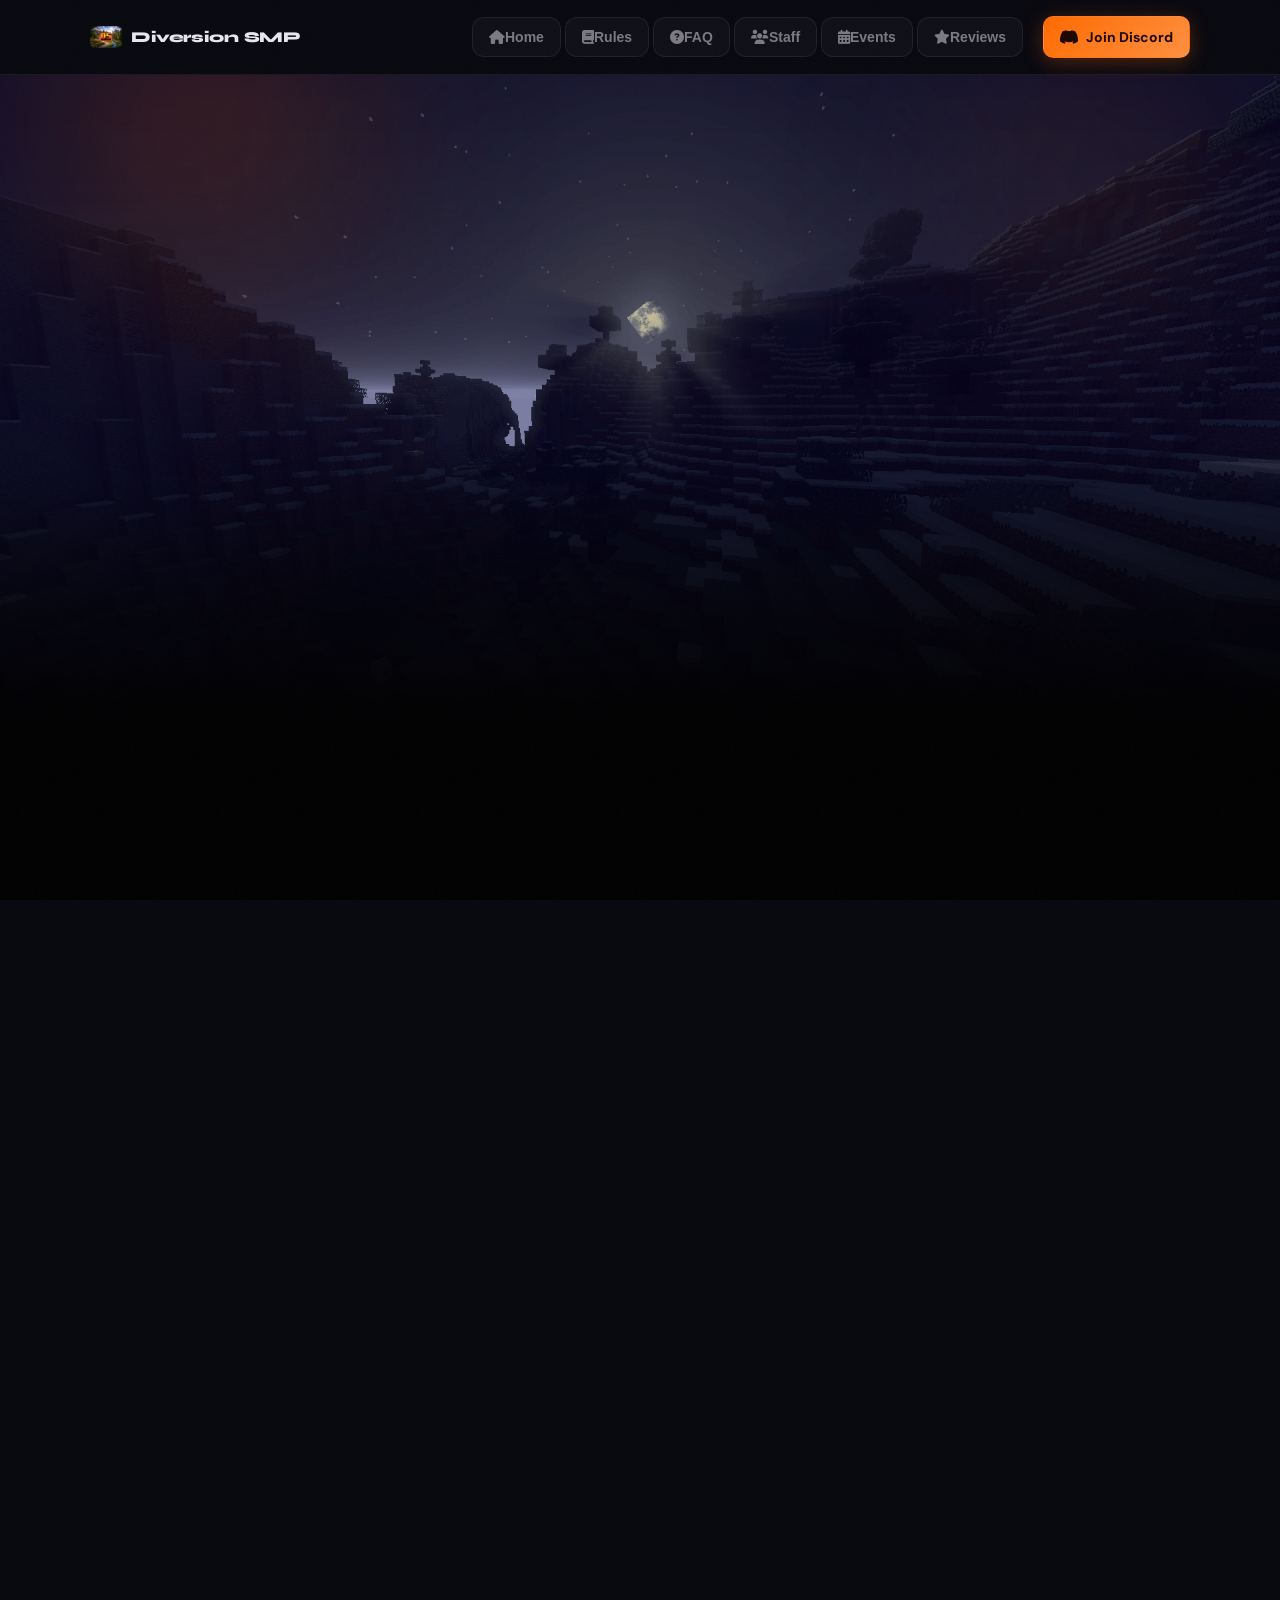
==== index.html @ df346276 "Ui update" ====
<!doctype html>
<html lang="en">
<head>
  <meta charset="utf-8" />
  <meta name="viewport" content="width=device-width,initial-scale=1" />
  <title>Diversion SMP — Minecraft Bedrock Community</title>
  <meta name="description" content="Diversion SMP – English-speaking Minecraft Bedrock SMP. Join the community on Discord." />
  <link rel="icon" type="image/png" href="./assets/Diversion-Logo (no background).png" />

  <!-- SEO -->
  <meta name="robots" content="index, follow" />
  <link rel="canonical" href="https://diversion-smp.github.io/Diversion-SMP/" />

  <!-- Open Graph (Discord/Twitter Vorschau) -->
  <meta property="og:title" content="Diversion SMP — Minecraft Bedrock Community" />
  <meta property="og:description" content="English-speaking Minecraft Bedrock SMP. Join the community on Discord." />
  <meta property="og:image" content="https://diversion-smp.github.io/Diversion-SMP/assets/diversion-logo.png" />
  <meta property="og:url" content="https://diversion-smp.github.io/Diversion-SMP/" />
  <meta property="og:type" content="website" />

  <link rel="preconnect" href="https://fonts.googleapis.com">
  <link rel="preconnect" href="https://fonts.gstatic.com" crossorigin>
  <link href="https://fonts.googleapis.com/css2?family=Syne:wght@700;800&family=DM+Sans:wght@400;500;600&display=swap" rel="stylesheet">
  <link rel="stylesheet" href="https://cdnjs.cloudflare.com/ajax/libs/font-awesome/6.6.0/css/all.min.css" />
  <link rel="stylesheet" href="./style.css" />
</head>

<body>
  <!-- Noise overlay -->
  <div class="noise" aria-hidden="true"></div>

  <!-- Layout wrapper for sticky footer -->
  <div id="root">
    <div id="main-content">

  <!-- Header -->



  <header class="site-header">
    <div class="container header-inner">
<a class="logo" href="#">
        <img class="logo-img" src="./assets/diversion-logo.png" alt="Diversion SMP" width="32" height="32" loading="eager" decoding="async">
        <span>Diversion SMP</span>
      </a>

      <nav class="nav-tabs">
        <button class="tab-btn" data-tab="home"><i class="fas fa-home"></i> Home</button>
        <button class="tab-btn" data-tab="rules"><i class="fas fa-book"></i> Rules</button>
        <button class="tab-btn" data-tab="faq"><i class="fas fa-question-circle"></i> FAQ</button>
        <button class="tab-btn" data-tab="staff"><i class="fas fa-users"></i> Staff</button>
        <button class="tab-btn" data-tab="events"><i class="fas fa-calendar-alt"></i> Events</button>
        <button class="tab-btn" data-tab="reviews"><i class="fas fa-star"></i> Reviews</button>
      </nav>

      <!-- Desktop Discord link -->
      <a class="btn btn-primary discord-desktop" href="https://discord.gg/R3Pf36DtY" target="_blank" rel="noreferrer">
        <svg class="discord-icon" width="18" height="18" viewBox="0 0 24 24" fill="currentColor" aria-hidden="true" focusable="false">
          <path d="M20.317 4.37a19.791 19.791 0 0 0-4.885-1.515.074.074 0 0 0-.079.037c-.21.375-.444.864-.608 1.25a18.27 18.27 0 0 0-5.487 0 12.64 12.64 0 0 0-.617-1.25.077.077 0 0 0-.079-.037A19.736 19.736 0 0 0 3.677 4.37a.07.07 0 0 0-.032.027C.533 9.046-.32 13.58.099 18.057a.082.082 0 0 0 .031.057 19.9 19.9 0 0 0 5.993 3.03.078.078 0 0 0 .084-.028c.462-.63.874-1.295 1.226-1.994a.076.076 0 0 0-.041-.106 13.107 13.107 0 0 1-1.872-.892.077.077 0 0 1-.008-.128 10.2 10.2 0 0 0 .372-.292.074.074 0 0 1 .077-.01c3.928 1.793 8.18 1.793 12.062 0a.074.074 0 0 1 .078.01c.12.098.246.198.373.292a.077.077 0 0 1-.006.127 12.299 12.299 0 0 1-1.873.892.077.077 0 0 0-.041.107c.36.698.772 1.362 1.225 1.993a.076.076 0 0 0 .084.028 19.839 19.839 0 0 0 6.002-3.03.077.077 0 0 0 .032-.054c.5-5.177-.838-9.674-3.549-13.66a.061.061 0 0 0-.031-.03z"/>
        </svg>
        Join Discord
      </a>



      <!-- Mobile menu toggle -->
      <button class="mobile-menu-btn" type="button" aria-label="Open navigation menu" aria-expanded="false">
        <span></span>
        <span></span>
        <span></span>
      </button>

      <!-- Mobile menu overlay -->
      <nav class="mobile-menu" role="navigation" aria-label="Main navigation">
        <div class="mobile-menu-inner">
          <button class="mobile-menu-close" type="button" aria-label="Close menu">x</button>
          <div class="mobile-menu-tabs">
            <button class="tab-btn mobile-tab-btn" data-tab="home"><i class="fas fa-home"></i> Home</button>
            <button class="tab-btn mobile-tab-btn" data-tab="rules"><i class="fas fa-book"></i> Rules</button>
            <button class="tab-btn mobile-tab-btn" data-tab="faq"><i class="fas fa-question-circle"></i> FAQ</button>
            <button class="tab-btn mobile-tab-btn" data-tab="staff"><i class="fas fa-users"></i> Staff</button>
            <button class="tab-btn mobile-tab-btn" data-tab="events"><i class="fas fa-calendar-alt"></i> Events</button>
            <button class="tab-btn mobile-tab-btn" data-tab="reviews"><i class="fas fa-star"></i> Reviews</button>
          </div>
          <div class="mobile-menu-discord">
            <a class="btn btn-primary discord-mobile" href="https://discord.gg/R3Pf36DtY" target="_blank" rel="noreferrer">
              <svg class="discord-icon" width="18" height="18" viewBox="0 0 24 24" fill="currentColor" aria-hidden="true" focusable="false">
                <path d="M20.317 4.37a19.791 19.791 0 0 0-4.885-1.515.074.074 0 0 0-.079.037c-.21.375-.444.864-.608 1.25a18.27 18.27 0 0 0-5.487 0 12.64 12.64 0 0 0-.617-1.25.077.077 0 0 0-.079-.037A19.736 19.736 0 0 0 3.677 4.37a.07.07 0 0 0-.032.027C.533 9.046-.32 13.58.099 18.057a.082.082 0 0 0 .031.057 19.9 19.9 0 0 0 5.993 3.03.078.078 0 0 0 .084-.028c.462-.63.874-1.295 1.226-1.994a.076.076 0 0 0-.041-.106 13.107 13.107 0 0 1-1.872-.892.077.077 0 0 1-.008-.128 10.2 10.2 0 0 0 .372-.292.074.074 0 0 1 .077-.01c3.928 1.793 8.18 1.793 12.062 0a.074.074 0 0 1 .078.01c.12.098.246.198.373.292a.077.077 0 0 1-.006.127 12.299 12.299 0 0 1-1.873.892.077.077 0 0 0-.041.107c.36.698.772 1.362 1.225 1.993a.076.076 0 0 0 .084.028 19.839 19.839 0 0 0 6.002-3.03.077.077 0 0 0 .032-.054c.5-5.177-.838-9.674-3.549-13.66a.061.061 0 0 0-.031-.03z"/>
              </svg>
              Join Discord
            </a>
          </div>
        </div>
      </nav>
    </div>
  </header>


  
  <div id="home-tab" class="tab-content active">

    <!-- Hero + Stats only for Home -->
    <section class="hero">
      <div class="hero-bg-grid" aria-hidden="true"></div>
      <div class="orb orb1" aria-hidden="true"></div>
      <div class="orb orb2" aria-hidden="true"></div>

      <div class="container hero-inner">
        <div class="hero-copy reveal">
          

          <h1>
            <span class="h1-line">Your next</span>
            <span class="h1-line h1-mc"><em>Minecraft</em></span>
            <span class="h1-line">home.</span>
          </h1>

          <p class="subhead">
            Diversion SMP is a community-first Bedrock server where you build, explore,
            and create memories together — no drama, just good survival.
          </p>

          <div class="hero-stats" style="margin-top:16px; display:flex; gap:18px; justify-content:center; align-items:center;">
            <div class="stat-item" style="min-width:80px; padding:0;">
              <span class="stat-value" id="server-players">—</span>
              <span class="stat-label">Players</span>
            </div>
            <div class="stat-item" style="min-width:80px; padding:0;">
              <span class="stat-value" id="server-status">Checking…</span>
              <span class="stat-label">Status</span>
            </div>
          </div>

          <div class="hero-cta">
            <a class="btn btn-primary btn-large" href="https://discord.gg/R3Pf36DtY" target="_blank" rel="noreferrer">
              <svg width="16" height="16" viewBox="0 0 24 24" fill="currentColor">
                <path d="M20.317 4.37a19.791 19.791 0 0 0-4.885-1.515.074.074 0 0 0-.079.037c-.21.375-.444.864-.608 1.25a18.27 18.27 0 0 0-5.487 0 12.64 12.64 0 0 0-.617-1.25.077.077 0 0 0-.079-.037A19.736 19.736 0 0 0 3.677 4.37a.07.07 0 0 0-.032.027C.533 9.046-.32 13.58.099 18.057a.082.082 0 0 0 .031.057 19.9 19.9 0 0 0 5.993 3.03.078.078 0 0 0 .084-.028c.462-.63.874-1.295 1.226-1.994a.076.076 0 0 0-.041-.106 13.107 13.107 0 0 1-1.872-.892.077.077 0 0 1-.008-.128 10.2 10.2 0 0 0 .372-.292.074.074 0 0 1 .077-.01c3.928 1.793 8.18 1.793 12.062 0a.074.074 0 0 1 .078.01c.12.098.246.198.373.292a.077.077 0 0 1-.006.127 12.299 12.299 0 0 1-1.873.892.077.077 0 0 0-.041.107c.36.698.772 1.362 1.225 1.993a.076.076 0 0 0 .084.028 19.839 19.839 0 0 0 6.002-3.03.077.077 0 0 0 .032-.054c.5-5.177-.838-9.674-3.549-13.66a.061.061 0 0 0-.031-.03z"/>
              </svg>
              Join the Discord
            </a>

            <button class="btn btn-ghost btn-large" id="copyDiscord" type="button">
              Copy invite link
            </button>
          </div>
        </div>

        
      </div>

      <!-- Stats bar -->
      <div class="container">
        <div class="stats-bar reveal">
          <div class="stat-item">
            <span class="stat-value">SMP</span>
            <span class="stat-label">Scripted Survival Multiplayer</span>
          </div>

          <div class="stat-sep"></div>

          <div class="stat-item">
            <span class="stat-value">Bedrock</span>
            <span class="stat-label">Edition</span>
          </div>

          <div class="stat-sep"></div>

          <div class="stat-item">
            <span class="stat-value">24/7</span>
            <span class="stat-label">Always online</span>
          </div>

          <div class="stat-sep"></div>

          <div class="stat-item">
            <span class="stat-value">EN</span>
            <span class="stat-label">English community</span>
          </div>
        </div>
      </div>
    </section>

    <!-- About -->
    <section class="section about-section" id="about">
      <div class="container">
        <div class="about-grid">
          <div class="about-copy reveal">
            <p class="section-eyebrow">About the server</p>
            <h2>Built for players,<br>not numbers.</h2>
            <p>Diversion SMP started as a place where Bedrock players could find a proper home — a community that actually communicates, collaborates, and has fun. No pay-to-win shop, no inflated player counts. Just survival Minecraft done right.</p>
            <p>Whether you're a builder, a cave diver, a redstone nerd, or just starting out — there's a spot for you here.</p>


          </div>

          <div class="about-panel reveal reveal-delay">
            <div class="panel-links panel-links--about"></div>

            <div class="panel-block">
              <h4>Server info</h4>

              <div class="info-list">
                <div class="info-row-2"><span>Edition</span><strong>Bedrock 1.26</strong></div>
                <div class="info-row-2"><span>Platform</span><strong>PC · Console · Mobile</strong></div>
                <div class="info-row-2"><span>Language</span><strong>English</strong></div>
                <div class="info-row-2"><span>Type</span><strong>Scripted Survival SMP</strong></div>
                <div class="info-row-2"><span>Server Ip</span><strong>Coming soon</strong></div>
              </div>
              
              <ul class="feature-list">
                <li class="feature-item">Community-first, no pay-to-win</li>
                <li class="feature-item">Regular events &amp; build challenges</li>
                <li class="feature-item">Active Discord with friendly players</li>
                <li class="feature-item">Cross-platform — everyone welcome</li>
              </ul>
            </div>
          </div>
        </div>
      </div>
    </section>

    <!-- Final CTA -->
    <section class="section cta-section">
      <div class="container">
        <div class="cta-block reveal">
          <div class="cta-orb" aria-hidden="true"></div>

          <p class="section-eyebrow">Ready?</p>
          <h2>Join Diversion SMP today.</h2>
          <p>Hop into the Discord, introduce yourself, and start your next adventure.</p>

          <div class="cta-actions">
            <a class="btn btn-primary btn-large" href="https://discord.gg/R3Pf36DtY" target="_blank" rel="noreferrer">
              <svg width="16" height="16" viewBox="0 0 24 24" fill="currentColor">
                <path d="M20.317 4.37a19.791 19.791 0 0 0-4.885-1.515.074.074 0 0 0-.079.037c-.21.375-.444.864-.608 1.25a18.27 18.27 0 0 0-5.487 0 12.64 12.64 0 0 0-.617-1.25.077.077 0 0 0-.079-.037A19.736 19.736 0 0 0 3.677 4.37a.07.07 0 0 0-.032.027C.533 9.046-.32 13.58.099 18.057a.082.082 0 0 0 .031.057 19.9 19.9 0 0 0 5.993 3.03.078.078 0 0 0 .084-.028c.462-.63.874-1.295 1.226-1.994a.076.076 0 0 0-.041-.106 13.107 13.107 0 0 1-1.872-.892.077.077 0 0 1-.008-.128 10.2 10.2 0 0 0 .372-.292.074.074 0 0 1 .077-.01c3.928 1.793 8.18 1.793 12.062 0a.074.074 0 0 1 .078.01c.12.098.246.198.373.292a.077.077 0 0 1-.006.127 12.299 12.299 0 0 1-1.873.892.077.077 0 0 0-.041.107c.36.698.772 1.362 1.225 1.993a.076.076 0 0 0 .084.028 19.839 19.839 0 0 0 6.002-3.03.077.077 0 0 0 .032-.054c.5-5.177-.838-9.674-3.549-13.66a.061.061 0 0 0-.031-.03z"/>
              </svg>
              Open Discord
            </a>

            <button class="btn btn-ghost btn-large" id="copyDiscord2" type="button">
              Copy invite
            </button>
          </div>
        </div>
      </div>
    </section>
    </main>
  </div>

  </div>

  <!-- Rules Tab -->
  <div id="rules-tab" class="tab-content">
    <section class="rules-section">
      <div class="container">
        <div class="section-header">
          <p class="section-eyebrow">Server Rules</p>
          <h2>Diversion Rules</h2>
        </div>
        
        <div class="rules-grid">
          <article class="rules-card rules-card--discord">
            <h3>
              <span class="rules-icon" aria-hidden="true">✕</span>
              Discord Rules (NOs)
            </h3>
            <ul class="rules-list">
              <li>No Scamming or Self-Advertisement</li>
              <li>No Discrimination or Death Threats</li>
              <li>No Racism in Chat, no Homophobia, no Sexism, and no Religion Hate</li>
              <li>No Insulting Admins, or Staff Decisions</li>
              <li>No Doxxing</li>
              <li>No Soundboards Without Permission</li>
              <li>No Hacking of any kind</li>
              <li>No Crashing the DC Server</li>
              <li>Use Common Sense and Don’t do Bad Stuff!</li>
            </ul>
          </article>

          <article class="rules-card rules-card--smp">
            <h3>
              <span class="rules-icon" aria-hidden="true">⛏</span>
              Diversion SMP Rules
            </h3>
            <ul class="rules-list">
              <li>No Spawn Killing</li>
              <li>No Racial Slurs</li>
              <li>No Hacking</li>
              <li>No CC Griefing</li>
              <li>No Duping</li>
              <li>No Exploiting</li>
              <li>No Exploiting the Plug-in</li>
              <li>No Harassing the CCs</li>
              <li>No Death Threats</li>
              <li>No Religion Hate, or Sexuality Hate</li>
              <li>Definitely No Homophobia</li>
            </ul>
            <div class="staff-note">
              <h4>A Note From The Staff Team</h4>
              <p>
                Hi — on behalf of the staff team and SMP team. We made these rules to protect our community from bad behavior and to stop discrimination within it.
                Some rules may change, but for now these are the rules. Enjoy yourselves, enjoy mainly the SMP, and have a great stay on the Diversion SMP!
                <strong>— Staff and SMP Team</strong>
              </p>
            </div>
          </article>

        </div>
      </div>
    </section>
  </div>

  <!-- FAQ Tab -->
  <div id="faq-tab" class="tab-content">
    <section class="section">
      <div class="container faq-container">
        <div class="section-header">
          <p class="section-eyebrow">FAQ</p>
          <h2>Common questions.</h2>
        </div>

        <div class="faq-list">
          <details class="faq-item">
            <summary>How do I join the server?</summary>
            <p>Join our Discord server and head to the <strong>#Announcements</strong> channel to watch out when the smp realase or look by about for the ip.</p>
          </details>

          <details class="faq-item">
            <summary>Is it really free to play?</summary>
            <p>Yes — completely free. There's no pay-to-win shop or paid rank that gives you gameplay advantages. Everyone starts equal.</p>
          </details>

          <details class="faq-item">
            <summary>What platforms can I play on?</summary>
            <p>Any device that runs Minecraft Bedrock Edition: Windows 10/11, Xbox, PlayStation, Nintendo Switch, iOS, and Android. Java Edition is not compatible.</p>
          </details>

          <details class="faq-item">
            <summary>Is the server English only?</summary>
            <p>English is the main language so everyone can communicate easily. That said, everyone is welcome — just make sure your in-game and Discord communication stays in English in the public channels.</p>
          </details>

          <details class="faq-item">
            <summary>Is it vanilla Bedrock?</summary>
            <p>The server runs on Bedrock but with Java movement. Any additional plugins or datapacks will be announced in Discord when they're added — we keep it minimal to preserve the classic feel, but we still have some plugins to make the experience better.</p>
          </details>

          <details class="faq-item">
            <summary>What are the rules?</summary>
            <p>Read the full rules in the <strong>Rules</strong> tab (top of page) or in the <strong>Rules</strong> tab in our Discord. Short version: no griefing, no cheating, no harassment.</p>
          </details>
        </div>
      </div>
    </section>
  </div>

 <!-- Staff Tab -->
  <div id="staff-tab" class="tab-content">
    <section class="section">
      <div class="container">
        <div class="section-header">
          <p class="section-eyebrow">Staff</p>
          <h2>Meet the Team</h2>
        </div>
        <div class="staff-grid">

          <!-- Main Character -->
          <div class="staff-card reveal">
           <div class="staff-avatar-wrap staff-maincharacter-ring">
              <img class="staff-avatar" src="./assets/Skins/zyezeon_skins.png" alt="ZyeZeon" width="80" height="80" loading="lazy">
            </div>
            <div class="staff-info">
              <span class="staff-badge badge-maincharacter">Main Character</span>
              <h3 class="staff-name">ZyeZeon</h3>
            </div>
          </div>

            <div class="staff-card reveal">
           <div class="staff-avatar-wrap staff-maincharacter-ring">
              <img class="staff-avatar" src="./assets/Skins/Itxpigs_skins.png" alt="Itxpigs" width="80" height="80" loading="lazy">
            </div>
            <div class="staff-info">
              <span class="staff-badge badge-maincharacter">Main Character</span>
              <h3 class="staff-name">Itxpigs</h3>
            </div>
          </div>

          <div class="staff-card reveal">
           <div class="staff-avatar-wrap staff-maincharacter-ring">
              <img class="staff-avatar" src="./assets/Skins/itzdukemc_skins.png" alt="DukeMC" width="80" height="80" loading="lazy">
            </div>
            <div class="staff-info">
              <span class="staff-badge badge-maincharacter">Main Character</span>
              <h3 class="staff-name">DukeMC</h3>
            </div>
          </div>

          <!-- Founder -->
          <div class="staff-card reveal reveal-delay">
            <div class="staff-avatar-wrap staff-founder-ring">
              <img class="staff-avatar" src="./assets/Skins/HighGuyMC_skins.png" alt="" width="80" height="80" loading="lazy">
            </div>
            <div class="staff-info">
              <span class="staff-badge badge-founder">Founder</span>
              <h3 class="staff-name">HighGuy</h3>
            </div>
          </div>

          <!-- Network Owner -->
          <div class="staff-card reveal reveal-delay">
            <div class="staff-avatar-wrap staff-networkowner-ring">
              <img class="staff-avatar" src="./assets/Skins/Santaopboi12_skins.png" alt="" width="80" height="80" loading="lazy">
            </div>
            <div class="staff-info">
              <span class="staff-badge badge-networkowner">Network Owner</span>
              <h3 class="staff-name">Red Pear</h3>
            </div>
          </div>

          <!-- Head Admins -->
          <div class="staff-card reveal reveal-delay">
            <div class="staff-avatar-wrap staff-headadmin-ring">
              <img class="staff-avatar" src="./assets/Skins/V1nx3228_skins.png" alt="VIPHRO" width="80" height="80" loading="lazy">
            </div>
            <div class="staff-info">
              <span class="staff-badge badge-headadmin">Head Admin</span>
              <h3 class="staff-name">VIPHRO</h3>
            </div>
          </div>
          <div class="staff-card reveal reveal-delay">
            <div class="staff-avatar-wrap staff-headadmin-ring">
              <img class="staff-avatar" src="./assets/Skins/Slick9368_skins.png" alt="Slick" width="80" height="80" loading="lazy">
            </div>
            <div class="staff-info">
              <span class="staff-badge badge-headadmin">Head Admin</span>
              <h3 class="staff-name">Slick</h3>
            </div>
          </div>

          <!-- Admins -->
            <div class="staff-card reveal reveal-delay">
             <div class="staff-avatar-wrap staff-admin-ring">
              <img class="staff-avatar" src="./assets/Skins/Emank13_skins.png" alt="SCP | jayd" width="80" height="80" loading="lazy">
            </div>
            <div class="staff-info">
              <span class="staff-badge badge-admin">Admin</span>
              <h3 class="staff-name">SCP | jayd</h3>
            </div>
          </div>
          <div class="staff-card reveal reveal-delay">
            <div class="staff-avatar-wrap staff-admin-ring">
              <img class="staff-avatar" src="./assets/Skins/Goozy0501_skins.png" alt="Goozy" width="80" height="80" loading="lazy">
            </div>
            <div class="staff-info">
              <span class="staff-badge badge-admin">Admin</span>
              <h3 class="staff-name">Goozy</h3>
            </div>
          </div>

          <!-- Discord Admin -->
           <div class="staff-card reveal reveal-delay">
            <div class="staff-avatar-wrap staff-discordadmin-ring">
              <img class="staff-avatar" src="./assets/Skins/VyxelYT_skins.png" alt="VyxelYT" width="80" height="80" loading="lazy">
            </div>
            <div class="staff-info">
              <span class="staff-badge badge-discordadmin">Discord Admin</span>
              <h3 class="staff-name">VyxelYT</h3>
            </div>
          </div>
             <div class="staff-card reveal reveal-delay">
            <div class="staff-avatar-wrap staff-discordadmin-ring">
              <img class="staff-avatar" src="./assets/Skins/cactusdizzy_skins.png" alt="Cactusdizzy" width="80" height="80" loading="lazy">
            </div>
            <div class="staff-info">
              <span class="staff-badge badge-discordadmin">Discord Admin</span>
              <h3 class="staff-name">Cactusdizzy</h3>
            </div>
          </div>
          <div class="staff-card reveal reveal-delay">
            <div class="staff-avatar-wrap staff-discordadmin-ring">
              <img class="staff-avatar" src="./assets/Skins/Oryntyt_skins.png" alt="Orynt" width="80" height="80" loading="lazy">
            </div>
            <div class="staff-info">
              <span class="staff-badge badge-discordadmin">Discord Admin</span>
              <h3 class="staff-name">Orynt</h3>
            </div>
          </div>
          <div class="staff-card reveal reveal-delay">
            <div class="staff-avatar-wrap staff-discordadmin-ring">
              <img class="staff-avatar" src="./assets/Skins/Maskfellow01_skins.png" alt="Re:Miku" width="80" height="80" loading="lazy">
            </div>
            <div class="staff-info">
              <span class="staff-badge badge-discordadmin">Discord Admin</span>
              <h3 class="staff-name">Re:Miku</h3>
            </div>
          </div>
          <div class="staff-card reveal reveal-delay">
            <div class="staff-avatar-wrap staff-discordadmin-ring">
              <img class="staff-avatar" src="./assets/Skins/iiifyglewiii_skins.png" alt="IIIFYGLEWIII" width="80" height="80" loading="lazy">
            </div>
            <div class="staff-info">
              <span class="staff-badge badge-discordadmin">Discord Admin</span>
              <h3 class="staff-name">IIIFYGLEWIII</h3>
            </div>
          </div>
          <div class="staff-card reveal reveal-delay">
            <div class="staff-avatar-wrap staff-discordadmin-ring">
              <img class="staff-avatar" src="./assets/Skins/notskullo_skins.png" alt="Notskullo" width="80" height="80" loading="lazy">
            </div>
            <div class="staff-info">
              <span class="staff-badge badge-discordadmin">Discord Admin</span>
              <h3 class="staff-name">Notskullo</h3>
            </div>
          </div>
          <div class="staff-card reveal reveal-delay">
            <div class="staff-avatar-wrap staff-discordadmin-ring">
              <img class="staff-avatar" src="./assets/Skins/Alexander6181_skins.png" alt="Alexander6181" width="80" height="80" loading="lazy">
            </div>
            <div class="staff-info">
              <span class="staff-badge badge-discordadmin">Discord Admin</span>
              <h3 class="staff-name">Alexander6181</h3>
            </div>
          </div>

            <!-- MC Admins -->
            <div class="staff-card reveal reveal-delay">
            <div class="staff-avatar-wrap staff-mcadmin-ring">
              <img class="staff-avatar" src="./assets/Skins/PFTSSunnySideUp_skins.png" alt="Azula" width="80" height="80" loading="lazy">
            </div>
            <div class="staff-info">
              <span class="staff-badge badge-mcadmin">MC Admin</span>
              <h3 class="staff-name">Azula</h3>
            </div>
          </div>
          <div class="staff-card reveal reveal-delay">
            <div class="staff-avatar-wrap staff-mcadmin-ring">
              <img class="staff-avatar" src="./assets/Skins/TT WuxMC_skins.png" alt="Wux" width="80" height="80" loading="lazy">
            </div>
            <div class="staff-info">
              <span class="staff-badge badge-mcadmin">MC Admin</span>
              <h3 class="staff-name">Wux</h3>
            </div>
          </div>

          <!-- Manager -->
             <div class="staff-card reveal reveal-delay">
            <div class="staff-avatar-wrap staff-manager-ring">
              <img class="staff-avatar" src="./assets/Skins/Fxlsry on TT_skins.png" alt="Fxlsry" width="80" height="80" loading="lazy">
            </div>
            <div class="staff-info">
              <span class="staff-badge badge-manager">Manager</span>
              <h3 class="staff-name">Fxlsry</h3>
            </div>
          </div>

           <!-- Developer -->
             <div class="staff-card reveal reveal-delay">
            <div class="staff-avatar-wrap staff-developer-ring">
              <img class="staff-avatar" src="./assets/Skins/IsThatTheo_skins.png" alt="Niftymoonz" width="80" height="80" loading="lazy">
            </div>
            <div class="staff-info">
              <span class="staff-badge badge-developer">Developer</span>
              <h3 class="staff-name">Niftymoonz</h3>
            </div>
          </div>
          <div class="staff-card reveal reveal-delay">
            <div class="staff-avatar-wrap staff-developer-ring">
              <img class="staff-avatar" src="./assets/Skins/jackblacklike_skins.png" alt="ALMIX" width="80" height="80" loading="lazy">
            </div>
            <div class="staff-info">
              <span class="staff-badge badge-developer">Developer</span>
              <h3 class="staff-name">ALMIX</h3>
            </div>
          </div>

          <!-- Moderator -->
             <div class="staff-card reveal reveal-delay">
            <div class="staff-avatar-wrap staff-moderator-ring">
              <img class="staff-avatar" src="./assets/Skins/alokgamperpero_skins.png" alt="Shadow032871" width="80" height="80" loading="lazy">
            </div>
            <div class="staff-info">
              <span class="staff-badge badge-moderator">Moderator</span>
              <h3 class="staff-name">Shadow</h3>
            </div>
          </div>
          <div class="staff-card reveal reveal-delay">
            <div class="staff-avatar-wrap staff-moderator-ring">
              <img class="staff-avatar" src="./assets/Skins/DJRose6344_skins.png" alt="TheRat" width="80" height="80" loading="lazy">
            </div>
            <div class="staff-info">
              <span class="staff-badge badge-moderator">Moderator</span>
              <h3 class="staff-name">TheRat</h3>
            </div>
          </div>
          <div class="staff-card reveal reveal-delay">
            <div class="staff-avatar-wrap staff-moderator-ring">
              <img class="staff-avatar" src="./assets/Skins/Lamb_skins.png" alt="Lamb" width="80" height="80" loading="lazy">
            </div>
            <div class="staff-info">
              <span class="staff-badge badge-moderator">Moderator</span>
              <h3 class="staff-name">Lamb</h3>
            </div>
          </div>
          
          <!-- Partner Manager -->
             <div class="staff-card reveal reveal-delay">
            <div class="staff-avatar-wrap staff-partnermanager-ring">
              <img class="staff-avatar" src="./assets/Skins/MasterVeil7084_skins.png" alt="S_mark55" width="80" height="80" loading="lazy">
            </div>
            <div class="staff-info">
              <span class="staff-badge badge-partnermanager">Partner Manager</span>
              <h3 class="staff-name">S_mark55</h3>
            </div>
          </div>
          <div class="staff-card reveal reveal-delay">
            <div class="staff-avatar-wrap staff-partnermanager-ring">
              <img class="staff-avatar" src="./assets/Skins/TTVpeanutsky_skins.png" alt="Peanutskywalker" width="80" height="80" loading="lazy">
            </div>
            <div class="staff-info">
              <span class="staff-badge badge-partnermanager">Partner Manager</span>
              <h3 class="staff-name">Peanutskywalker</h3>
            </div>
          </div>

          <!-- Event Manager -->
             <div class="staff-card reveal reveal-delay">
            <div class="staff-avatar-wrap staff-eventmanager-ring">
              <img class="staff-avatar" src="./assets/Skins/imperialknight_skins.png" alt="Amircansen4" width="80" height="80" loading="lazy">
            </div>
            <div class="staff-info">
              <span class="staff-badge badge-eventmanager">Event Manager</span>
              <h3 class="staff-name">Amircansen4</h3>
            </div>
          </div>
          <div class="staff-card reveal reveal-delay">
            <div class="staff-avatar-wrap staff-eventmanager-ring">
              <img class="staff-avatar" src="./assets/Skins/DancyPoet110424_skins.png" alt="Dancy" width="80" height="80" loading="lazy">
            </div>
            <div class="staff-info">
              <span class="staff-badge badge-eventmanager">Event Manager</span>
              <h3 class="staff-name">Dancy</h3>
            </div>
          </div>
        </div>
      </div>
    </section>
  </div>

  <!-- Events Tab (placeholder) -->

  <div id="events-tab" class="tab-content">
    <section class="section">
      <div class="container">
        <div class="section-header">
          <h2 style="margin-bottom: 10px;">Upcoming Events & Competitions</h2>
          <p class="section-eyebrow">Events</p>
        </div>

        <div class="events-content">
          <div class="events-grid">
            <article class="event-card reveal" aria-label="Coming soon">
              <div class="event-top">
                <span class="event-pill">Coming soon</span>
              </div>
              <h3 class="event-title">Coming soon</h3>
            </article>
          </div>
        </div>

      </div>
    </section>
  </div>

  <footer class="site-footer">

  <!-- Reviews Tab -->
  <div id="reviews-tab" class="tab-content">
    <section class="section">
      <div class="container">
        <div class="section-header">
          <p class="section-eyebrow">Community</p>
          <h2>Player Reviews</h2>
        </div>

        <div class="panel-block reviews-panel reveal">
          <form id="review-form" class="reviews-form">
            <div style="display:flex;gap:12px;flex-wrap:wrap;margin-bottom:12px;">
              <input type="text" id="review-name" name="name" placeholder="Your name" aria-label="Your name" class="input-small" />
              <div class="rating" id="rating" role="radiogroup" aria-label="Star rating">
                <button type="button" class="star" data-value="1" aria-label="1 star">★</button>
                <button type="button" class="star" data-value="2" aria-label="2 stars">★</button>
                <button type="button" class="star" data-value="3" aria-label="3 stars">★</button>
                <button type="button" class="star" data-value="4" aria-label="4 stars">★</button>
                <button type="button" class="star" data-value="5" aria-label="5 stars">★</button>
              </div>
            </div>

            <textarea id="review-text" name="message" rows="4" placeholder="Share your experience on Diversion SMP..." class="input-texarea"></textarea>

            <div style="margin-top:12px;display:flex;gap:12px;align-items:center;flex-wrap:wrap;">
              <button class="btn btn-primary" id="submit-review" type="submit">Submit review</button>
              <span class="muted small" style="color:var(--muted);font-size:13px;"></span>
            </div>
          </form>

          <div id="reviews-list" class="reviews-list" style="margin-top:20px;display:grid;grid-template-columns:repeat(auto-fit,minmax(260px,1fr));gap:16px;"></div>
        </div>
      </div>
    </section>
  </div>

    <div class="container footer-inner">
<div class="footer-logo">
        <img class="logo-img sm" src="./assets/diversion-logo.png" alt="Diversion SMP" width="24" height="24" loading="lazy" decoding="async">
        <span>Diversion SMP</span>
      </div>
      <span class="footer-copy">© <span id="year"></span> Diversion SMP · Not affiliated with, endorsed by, or associated with Mojang Studios or Microsoft. Minecraft is a trademark of Mojang Studios. This website does not collect or store any personal data. This was a Project created by VyxelYT and VIPHRO </span>
  </footer>
  </div>
</div>

<script type="module" src="script.js"></script>
</body>
</html>
---- style.css ----
/* ===== RESET & BASE ===== */
*, *::before, *::after { box-sizing: border-box; margin: 0; padding: 0; }

html, body {
  height: 100%;
  margin: 0;
  padding: 0;
  overflow-x: hidden;
  width: 100%;
}

body {
  font-family: 'DM Sans', system-ui, sans-serif;
  background: #090910;
  color: #e8e6f0;
  line-height: 1.6;
  position: relative;
}

a { 
  color: inherit; 
  text-decoration: none; 
}

img { max-width: 100%; display: block; }

/* ===== LAYOUT ===== */
#root {
  display: flex;
  flex-direction: column;
  min-height: 100%; 
  width: 100%;
  overflow-x: hidden; 
}

#main-content {
  flex: 1;
  display: flex;
  flex-direction: column;
  width: 100%;
}

/* ===== NOISE TEXTURE ===== */
.noise {
  position: fixed;
  inset: 0;
  z-index: 999;
  pointer-events: none;
  opacity: .028;
  background-image: url("data:image/svg+xml,%3Csvg viewBox='0 0 256 256' xmlns='http://www.w3.org/2000/svg'%3E%3Cfilter id='noise'%3E%3CfeTurbulence type='fractalNoise' baseFrequency='0.9' numOctaves='4' stitchTiles='stitch'/%3E%3C/filter%3E%3Crect width='100%25' height='100%25' filter='url(%23noise)'/%3E%3C/svg%3E");
  background-size: 200px 200px;
}

/* ===== CSS VARIABLES ===== */
:root {
  --orange: #ff6a00;
  --orange2: #ff9040;
  --orange-dim: rgba(255, 106, 0, .14);
  --orange-border: rgba(255, 106, 0, .28);
  --bg: #090910;
  --bg2: #0f0f1a;
  --bg3: #13131f;
  --text: #e8e6f0;
  --muted: rgba(232, 230, 240, .5);
  --border: rgba(255,255,255,.07);
  --border-hover: rgba(255,255,255,.14);
}

/* ===== LAYOUT ===== */
.container {
  width: min(1100px, 92vw);
  margin: 0 auto;
}

/* ===== HEADER ===== */
.site-header {
  position: sticky;
  top: 0;
  z-index: 100;
  position: relative; 
  background: rgba(9, 9, 16, .92);
  -webkit-backdrop-filter: blur(12px);
  backdrop-filter: blur(12px);
  border-bottom: 1px solid var(--border);
}
.header-inner {
  display: flex;
  align-items: center;
  gap: 20px;
  padding: 16px 0;
}
.header-inner > *:first-child { flex-shrink: 0; }
.nav-tabs {
  margin-left: auto;
  flex-shrink: 0;
  display: flex;
  gap: 6px;
  max-width: 55%;
}

/* Logo */
.logo {
  display: flex;
  align-items: center;
  gap: 9px;
  font-family: 'Syne', sans-serif;
  font-weight: 800;
  font-size: 15px;
  letter-spacing: -0.01em;
  transition: all .3s cubic-bezier(.25,.46,.45,.94);
  will-change: transform;
}

.logo:hover {
  transform: scale(1.05) rotate(2deg);
  filter: drop-shadow(0 4px 16px rgba(255,106,0,.4));
}
.logo-img {
  width: 32px;
  height: 32px;
  border-radius: 9px;
  object-fit: contain;
  flex-shrink: 0;
}
.logo-img.sm {
  width: 24px;
  height: 24px;
  border-radius: 7px;
}

/* Nav */
.nav-tabs {
  display: flex;
  gap: 4px;
  overflow-x: auto;
  scrollbar-width: none;
  -ms-overflow-style: none;
  flex-wrap: nowrap;
  padding: 0;
  align-items: center;
  overflow: visible;
}
.nav-tabs::-webkit-scrollbar {
  display: none;
}
.nav-tabs .tab-btn {
  padding: 10px 16px;
  font-size: 14px;
  white-space: nowrap;
  flex-shrink: 0;
  min-width: fit-content;
  min-height: 40px;
  height: 40px;
  display: flex;
  align-items: center;
  justify-content: center;
}
.nav { display: none; gap: 6px; }
.nav a {
  color: var(--muted);
  font-weight: 500;
  font-size: 14px;
  padding: 6px 12px;
  border-radius: 8px;
  transition: all .3s cubic-bezier(.25,.46,.45,.94);
  will-change: color, background;
}
.nav a:hover {
  color: var(--text);
  background: rgba(255,255,255,.05);
}
@media (min-width: 800px) { 
  .nav-tabs { display: flex; } 
  .nav { display: flex; } 
  .mobile-menu-btn,
  .mobile-menu { display: none !important; }
}
@media (max-width: 799px) { 
  .nav-tabs { display: none !important; } 
  .discord-desktop { display: flex !important; order: 2; }
  .mobile-menu-btn { display: flex !important; order: 3; }
}
.mobile-menu-tabs {
  display: flex;
  flex-direction: column;
  gap: 8px;
}


/* ===== BUTTONS ===== */
.btn {
  display: inline-flex;
  align-items: center;
  gap: 8px;
  padding: 9px 16px;
  border-radius: 10px;
  font-family: 'DM Sans', sans-serif;
  font-size: 14px;
  font-weight: 600;
  cursor: pointer;
  border: 1px solid var(--border);
  background: rgba(255,255,255,.05);
  color: var(--text);
  transition: all .3s cubic-bezier(.25,.46,.45,.94);
  will-change: transform, box-shadow;
  transform: translateZ(0);
  backface-visibility: hidden;
  white-space: nowrap;
}
.btn:hover {
  transform: translateY(-2px) scale(1.02);
  border-color: var(--border-hover);
  background: rgba(255,255,255,.12);
  box-shadow: 0 12px 32px rgba(0,0,0,.3), 0 0 0 1px rgba(255,255,255,.1);
}
.btn:active { 
  transform: translateY(-1px) scale(0.98);
}

.btn-primary {
  background: linear-gradient(135deg, var(--orange) 0%, var(--orange2) 100%);
  border-color: transparent;
  color: #1a0800;
  font-weight: 700;
  box-shadow: 0 4px 20px rgba(255,106,0,.28);
}
.btn-primary:hover {
  background: linear-gradient(135deg, #ff7c1a, #ffaa55);
  box-shadow: 0 12px 40px rgba(255,106,0,.5), 0 0 0 1px rgba(255,106,0,.3);
  border-color: transparent;
  transform: translateY(-2px) scale(1.03);
}

.btn-ghost {
  background: transparent;
  border-color: var(--border);
}
.btn-ghost:hover { background: rgba(255,255,255,.05); }

.btn-large { padding: 12px 22px; border-radius: 12px; font-size: 15px; }

/* ===== HERO ===== */
.hero {
  position: relative;
  padding: 80px 0 48px;
  overflow: hidden;
  /* Background image with a gradient that fades the image into black at the bottom */
  background-image:
    linear-gradient(to bottom, rgba(0,0,0,0) 55%, rgba(0,0,0,1) 100%),
    url("./assets/hero-picture.png");
  background-size: cover;
  /* FIX: Changed from 'center' to 'center top' to anchor image upwards on mobile */
  background-position: center top; 
  background-repeat: no-repeat;
  transition: background 0.6s ease, opacity 0.6s ease;
  min-height: 520px;
}

.hero-bg-grid {
  display: none;
}

.orb { 
  position: absolute; border-radius: 50%; filter: blur(80px); pointer-events: none; 
  will-change: transform;
  transform: translate3d(0, 0, 0);
}
.orb1 {
  width: 600px; height: 500px;
  top: -200px; left: -100px;
  background: radial-gradient(circle, rgba(255,106,0,.22), transparent 65%);
  animation: orb-drift 12s ease-in-out infinite;
  will-change: transform;
}
.orb2 {
  width: 500px; height: 400px;
  top: -100px; right: -50px;
  background: radial-gradient(circle, rgba(255,154,60,.12), transparent 65%);
  animation: orb-drift 15s ease-in-out infinite reverse;
  will-change: transform;
}
@keyframes orb-drift {
  0%, 100% { transform: translate(0, 0) scale(1); }
  33% { transform: translate(12px, 18px) scale(1.05); }
  66% { transform: translate(-8px, -12px) scale(0.95); }
  100% { transform: translate(0, 0) scale(1); }
}

.hero-inner {
  position: relative;
  z-index: 2;
  display: flex;
  flex-direction: column;
  align-items: center;
  justify-content: center;
  gap: 40px;
  margin-bottom: 40px;
}
@media (min-width: 900px) {
  .hero-inner { flex-direction: column; gap: 32px; }
}

/* Pill */
.pill {
  display: inline-flex;
  align-items: center;
  gap: 8px;
  padding: 6px 14px;
  border-radius: 999px;
  background: var(--orange-dim);
  border: 1px solid var(--orange-border);
  color: rgba(255, 200, 160, .9);
  font-size: 12px;
  font-weight: 600;
  letter-spacing: .02em;
  margin-bottom: 20px;
}
.live-dot {
  width: 7px; height: 7px;
  border-radius: 50%;
  background: #4ade80;
  box-shadow: 0 0 0 2px rgba(74, 222, 128, .25);
  animation: live-pulse 2s cubic-bezier(.25,.46,.45,.94) infinite;
  will-change: transform, box-shadow;
}
@keyframes live-pulse {
  0%, 100% { 
    opacity: 1; 
    box-shadow: 0 0 0 2px rgba(74,222,128,.25); 
    transform: scale(1);
  }
  50% { 
    opacity: .6; 
    box-shadow: 0 0 0 8px rgba(74,222,128,.12); 
    transform: scale(1.2);
  }
}

/* Hero heading */
h1 {
  font-family: 'Syne', sans-serif;
  font-size: clamp(44px, 6vw, 76px);
  font-weight: 800;
  line-height: 1.0;
  letter-spacing: -0.035em;
  color: #fff;
  margin-bottom: 18px;
}
h1 em {
  font-style: normal;
  background: linear-gradient(90deg, var(--orange), var(--orange2) 60%, #ffd080);
  -webkit-background-clip: text;
  -webkit-text-fill-color: transparent;
  background-clip: text;
}

.subhead {
  color: var(--muted);
  font-size: 17px;
  line-height: 1.65;
  max-width: 480px;
  margin-bottom: 28px;
}
.hero-cta { display: flex; flex-wrap: wrap; gap: 12px; justify-content: center; align-items: center; }

/* Hero card */
.hero-card {
  background: var(--bg3);
  border: 1px solid var(--border);
  border-radius: 18px;
  overflow: hidden;
  box-shadow: 0 30px 80px rgba(0,0,0,.5), inset 0 1px 0 rgba(255,255,255,.06);
}
.card-header {
  display: flex;
/* Center hero text and actions when the side card is removed */
.hero-copy {
  display: flex;
  flex-direction: column;
  align-items: center;
  text-align: center;
  max-width: 920px; /* keep lines comfortable */
  padding: 0 18px;
}

.hero-copy h1 {
  text-align: center;
  margin: 0 0 12px;
  line-height: 0.98;
}

.h1-line { display: block; width: auto; text-align: center; }
.h1-line { white-space: nowrap; }
.h1-mc em { display: inline-block; }

/* Ensure heading scales nicely on small screens */
@media (max-width: 480px) {
  h1 { font-size: clamp(32px, 8vw, 48px); }
  .h1-line { white-space: normal; }
}

.hero-copy .subhead {
  max-width: 760px;
  margin: 0 auto 18px;
  text-align: center;
}

.subhead { overflow-wrap: break-word; word-break: break-word; }

/* More specific rule to ensure centering inside hero */
.hero .subhead {
  display: block;
  margin-left: auto;
  margin-right: auto;
  text-align: center;
  line-height: 1.6;
}

.hero-cta { justify-content: center; }
  align-items: center;
  gap: 10px;
  padding: 12px 16px;
  border-bottom: 1px solid var(--border);
  background: rgba(255,255,255,.02);
}
.card-dots { display: flex; gap: 7px; }
.dot { width: 11px; height: 11px; border-radius: 50%; }
.dot.r { background: #ff5f57; }
.dot.y { background: #ffbc2e; }
.dot.g { background: #28c840; }
.card-label { font-size: 12px; color: var(--muted); font-weight: 500; margin-left: 4px; }
.card-body { padding: 20px; }
.server-info { margin-bottom: 16px; }
.info-row {
  display: flex; align-items: center; justify-content: space-between;
  padding: 9px 0;
  border-bottom: 1px solid var(--border);
  font-size: 13px;
}
.info-row:last-child { border-bottom: none; }
.info-label { color: var(--muted); }
.info-val { font-weight: 600; }

.tag-orange {
  background: var(--orange-dim);
  border: 1px solid var(--orange-border);
  color: #ff9a3c;
  padding: 2px 10px;
  border-radius: 999px;
  font-size: 12px;
  font-weight: 700;
}

.card-divider { height: 1px; background: var(--border); margin: 16px 0; }
.checklist { list-style: none; display: flex; flex-direction: column; gap: 10px; margin-bottom: 20px; }
.checklist li { display: flex; align-items: center; gap: 10px; font-size: 13px; color: rgba(232,230,240,.8); }
.check-icon { width: 16px; height: 16px; flex-shrink: 0; color: var(--orange2); }

.card-cta {
  display: block;
  text-align: center;
  padding: 11px;
  border-radius: 10px;
  background: var(--orange-dim);
  border: 1px solid var(--orange-border);
  color: var(--orange2);
  font-size: 13px;
  font-weight: 700;
  transition: all .3s cubic-bezier(.25,.46,.45,.94);
  will-change: background, border-color;
}
.card-cta:hover {
  background: rgba(255,106,0,.22);
  border-color: rgba(255,106,0,.45);
}

/* Stats bar */
.tab-btn {
  padding: 10px 16px;
  border: 1px solid var(--border);
  background: rgba(255,255,255,.03);
  color: var(--muted);
  border-radius: 12px;
  font-weight: 600;
  font-size: 14px;
  cursor: pointer;
  transition: all .35s cubic-bezier(.25,.46,.45,.94);
  will-change: transform, box-shadow;
  position: relative;
  flex-shrink: 0;
  line-height: 1.2;
}

.tab-btn.active,
.tab-btn:hover {
  background: var(--orange-dim);
  border-color: var(--orange-border);
  color: var(--orange2);
  transform: translateY(-1px);
  box-shadow: 0 8px 25px rgba(255,106,0,.25);
}

.tab-btn.active {
  box-shadow: 0 0 0 0 rgba(255,106,0,.4);
  animation: tab-active-glow 1.5s ease-out infinite;
}

@keyframes tab-active-glow {
  0%, 100% { box-shadow: 0 0 0 0 rgba(255,106,0,.4); }
  50% { box-shadow: 0 0 0 10px rgba(255,106,0,0); }
}
.tab-content {
  display: none;
  padding-top: 40px;
}
.tab-content.active {
  display: block;
}

/* FIX: Removes the 40px empty gap above the background picture specifically on the home page */
#home-tab {
  padding-top: 0;
}

.rules-section { padding: 120px 0 80px 0; }
.rules-grid {
  display: grid;
  grid-template-columns: 1fr;
  gap: 24px;
  margin-bottom: 32px;
}
@media (min-width: 800px) {
  .rules-grid { grid-template-columns: 1fr 1fr; }
}

/* better rules readability */
.rules-card p { margin: 0; }

.rules-grid .rules-card { min-height: 100%; }

.rules-card {
  background: linear-gradient(180deg, rgba(255,255,255,.02), rgba(255,255,255,0)) , var(--bg3);
  border: 1px solid var(--border);
  border-radius: 18px;
  padding: 24px;
  box-shadow: 0 20px 60px rgba(0,0,0,.4);
  position: relative;
  overflow: hidden;
}

.rules-card::before {
  content: '';
  position: absolute;
  inset: -2px;
  background: radial-gradient(600px 200px at 20% 0%, rgba(255,106,0,.22), transparent 60%),
              radial-gradient(500px 200px at 90% 10%, rgba(255,144,64,.14), transparent 55%);
  opacity: .55;
  pointer-events: none;
}

.rules-card > * {
  position: relative;
  z-index: 1;
}

.rules-card h3 {
  font-family: 'Syne', sans-serif;
  font-size: 20px;
  font-weight: 800;
  color: #fff;
  margin-bottom: 16px;
  letter-spacing: -0.02em;
  display: flex;
  align-items: center;
  gap: 10px;
}

.rules-card h3 .rules-icon {
  width: 34px;
  height: 34px;
  border-radius: 12px;
  display: inline-flex;
  align-items: center;
  justify-content: center;
  border: 1px solid var(--orange-border);
  background: var(--orange-dim);
  color: var(--orange2);
  flex-shrink: 0;
}

.rules-card.rules-card--discord h3 .rules-icon {
  background: rgba(255,106,0,.10);
}

.rules-card.rules-card--smp h3 .rules-icon {
  background: rgba(74,222,128,.10);
  border-color: rgba(74,222,128,.22);
  color: #4ade80;
}

.rules-list {
  list-style: none;
  display: flex;
  flex-direction: column;
  gap: 10px;
  margin-bottom: 18px;
}

.rules-list li {
  padding: 12px 14px;
  display: flex;
  gap: 12px;
  align-items: flex-start;
  border: 1px solid var(--border);
  border-radius: 14px;
  background: rgba(255,106,0,.05);
  font-size: 14px;
  color: var(--text);
  transition: transform .25s ease, border-color .25s ease, background .25s ease, box-shadow .25s ease;
}

.rules-card--smp .rules-list li {
  background: rgba(74,222,128,.05);
}

.rules-list li:hover {
  transform: translateY(-2px);
  border-color: var(--border-hover);
  box-shadow: 0 16px 40px rgba(0,0,0,.35);
}

.rules-list li::before {
  content: '';
  width: 10px;
  height: 10px;
  border-radius: 50%;
  margin-top: 5px;
  background: var(--orange2);
  box-shadow: 0 0 0 3px rgba(255,144,64,.15);
  flex-shrink: 0;
}

.rules-card--smp .rules-list li::before {
  background: #4ade80;
  box-shadow: 0 0 0 3px rgba(74,222,128,.15);
}

.staff-note {
  background: rgba(74,222,128,.08);
  border: 1px solid rgba(74,222,128,.2);
  border-radius: 14px;
  padding: 18px 18px;
  margin-top: 16px;
}

.staff-note h4 {
  font-family: 'Syne', sans-serif;
  font-size: 16px;
  color: #4ade80;
  margin-bottom: 10px;
}

.staff-note p {
  font-size: 14px;
  color: var(--muted);
  line-height: 1.65;
}


.stats-bar {
  position: relative;
  z-index: 2;
  display: flex;
  align-items: center;
  justify-content: center;
  flex-wrap: wrap;
  gap: 0;
  padding: 16px 24px;
  background: rgba(255,255,255,.02);
  border: none;
  border-radius: 12px;
  backdrop-filter: blur(8px);
}
.stat-item { display: flex; flex-direction: column; align-items: center; gap: 4px; padding: 8px 32px; flex: 1; min-width: 100px; }
.stat-value { font-family: 'Syne', sans-serif; font-size: 20px; font-weight: 800; color: #fff; letter-spacing: -0.02em; }
.stat-label { font-size: 11px; color: var(--muted); letter-spacing: .04em; text-transform: uppercase; font-weight: 500; }
.stat-sep { width: 1px; height: 36px; background: var(--border); flex-shrink: 0; }

@media (max-width: 600px) {
  .stat-sep { display: none; }
  .stat-item { min-width: 45%; padding: 8px 16px; }
}

/* ===== SECTIONS ===== */
.section { padding: 90px 0; }
.section-header { margin-bottom: 52px; }
.section-eyebrow {
  font-size: 12px;
  font-weight: 700;
  letter-spacing: .1em;
  text-transform: uppercase;
  color: var(--orange2);
  margin-bottom: 10px;
}
.section h2, h2 {
  font-family: 'Syne', sans-serif;
  font-size: clamp(28px, 3.5vw, 44px);
  font-weight: 800;
  line-height: 1.1;
  letter-spacing: -0.025em;
  color: #fff;
}

/* Features grid */
.features-grid { display: grid; grid-template-columns: 1fr; gap: 14px; }
@media (min-width: 700px) { .features-grid { grid-template-columns: repeat(2, 1fr); } }
@media (min-width: 1000px) { .features-grid { grid-template-columns: repeat(3, 1fr); } }

.feature-card {
  padding: 24px;
  border-radius: 16px;
  background: var(--bg3);
  border: 1px solid var(--border);
  transition: all .4s cubic-bezier(.25,.46,.45,.94);
  will-change: transform;
}
.feature-card:hover { border-color: var(--border-hover); transform: translateY(-2px); }

.feature-icon {
  width: 40px;
  height: 40px;
  border-radius: 11px;
  background: var(--orange-dim);
  border: 1px solid var(--orange-border);
  display: flex;
  align-items: center;
  justify-content: center;
  color: var(--orange2);
  margin-bottom: 16px;
}
.feature-card h3 {
  font-family: 'Syne', sans-serif;
  font-size: 17px;
  font-weight: 700;
  color: #fff;
  margin-bottom: 8px;
  letter-spacing: -0.01em;
}
.feature-card p { font-size: 14px; color: var(--muted); line-height: 1.65; }

/* ===== ABOUT ===== */
.about-section {
  /* Make the area below the hero fully black as requested */
  background: #000;
  border-top: none;
  border-bottom: 1px solid var(--border);
}
.about-grid { display: grid; grid-template-columns: 1fr; gap: 40px; align-items: start; }
@media (min-width: 900px) { .about-grid { grid-template-columns: 1fr 1fr; gap: 56px; } }

.about-copy p { color: var(--muted); font-size: 16px; line-height: 1.7; margin-bottom: 16px; }
.about-copy .btn { margin-top: 8px; }

.about-panel { display: flex; flex-direction: column; gap: 12px; }

.panel-block { width: 100%; }

.panel-block { background: var(--bg3); border: 1px solid var(--border); border-radius: 16px; padding: 20px; }
.panel-block h4 {
  font-family: 'Syne', sans-serif;
  font-size: 14px;
  font-weight: 700;
  color: var(--muted);
  letter-spacing: .06em;
  text-transform: uppercase;
  margin-bottom: 14px;
}
.info-list { display: flex; flex-direction: column; }

/* Feature bullets used in Server info */
.feature-list {
  list-style: none;
  padding: 12px 0 0 0;
  margin: 0;
  display: flex;
  flex-direction: column;
  gap: 10px;
}
.feature-item {
  display: flex;
  gap: 12px;
  align-items: flex-start;
  color: var(--muted);
  font-size: 14px;
}
.feature-item::before {
  content: '';
  display: inline-flex;
  flex: 0 0 18px;
  width: 18px;
  height: 18px;
  border-radius: 50%;
  background-color: rgba(18,16,20,0.6);
  border: 1px solid var(--orange);
  box-shadow: 0 6px 18px rgba(255,106,0,.06);
  margin-top: 2px;
  margin-right: 8px;
  background-image: url("data:image/svg+xml;utf8,<svg xmlns='http://www.w3.org/2000/svg' viewBox='0 0 24 24'><path d='M20 6 L9 17 L4 12' stroke='%23ff6a00' stroke-width='1.8' fill='none' stroke-linecap='round' stroke-linejoin='round'/></svg>");
  background-repeat: no-repeat;
  background-position: center;
  background-size: 10px 10px;
}
.info-row-2 {
  display: flex;
  justify-content: space-between;
  align-items: center;
  padding: 10px 0;
  border-bottom: 1px solid var(--border);
  font-size: 14px;
}
.info-row-2:last-child { border-bottom: none; }
.info-row-2 span { color: var(--muted); }
.info-row-2 strong { font-weight: 600; color: var(--text); }

.panel-links { display: flex; flex-direction: column; gap: 8px; }
.panel-links--about { margin-bottom: 10px; }

.quick-link {
  display: flex;
  justify-content: space-between;
  align-items: center;
  padding: 13px 16px;
  border-radius: 12px;
  background: var(--bg3);
  border: 1px solid var(--border);
  font-size: 14px;
  font-weight: 600;
  color: var(--muted);
  transition: all .3s cubic-bezier(.25,.46,.45,.94);
  will-change: color, background;
}

.quick-link--discord {
  padding: 16px 18px;
  border-radius: 14px;
}

.quick-link:hover {
  color: var(--text);
  border-color: var(--border-hover);
  background: rgba(255,255,255,.04);
}


/* ===== FAQ ===== */
.faq-container { max-width: 720px; margin: 0 auto; padding-top: 56px; }


.staff-content,
.events-content {
  padding-top: 80px;
}

/* ===== EVENTS ===== */
.events-grid {
  display: grid;
  grid-template-columns: 1fr;
  gap: 20px;
  max-width: 900px;
  margin: 0 auto;
}

.event-card {
  background: var(--bg3);
  border: 1px solid var(--border);
  border-radius: 18px;
  padding: 28px 24px;
  box-shadow: 0 20px 60px rgba(0,0,0,.35);
  position: relative;
  overflow: hidden;
}

.event-card::before {
  content: '';
  position: absolute;
  inset: -2px;
  background: radial-gradient(600px 220px at 20% 0%, rgba(255,106,0,.22), transparent 60%),
              radial-gradient(500px 200px at 90% 10%, rgba(255,144,64,.14), transparent 55%);
  opacity: .7;
  pointer-events: none;
}

.event-card > * {
  position: relative;
  z-index: 1;
}

.event-top {
  display: flex;
  flex-wrap: wrap;
  gap: 10px;
  align-items: center;
  justify-content: space-between;
  margin-bottom: 14px;
}

.event-pill {
  display: inline-flex;
  align-items: center;
  padding: 6px 14px;
  border-radius: 999px;
  border: 1px solid var(--orange-border);
  background: var(--orange-dim);
  color: var(--orange2);
  font-size: 12px;
  font-weight: 800;
  letter-spacing: .02em;
}

.event-date {
  color: var(--muted);
  font-weight: 600;
  font-size: 14px;
}

.event-title {
  font-family: 'Syne', sans-serif;
  font-size: 26px;
  font-weight: 900;
  color: #fff;
  letter-spacing: -0.02em;
  margin-bottom: 10px;
}

.event-desc {
  color: var(--muted);
  font-size: 15px;
  line-height: 1.75;
  margin-bottom: 18px;
}

.event-meta {
  display: grid;
  grid-template-columns: 1fr;
  gap: 12px;
  margin-bottom: 18px;
}

.event-meta-item {
  border: 1px solid var(--border);
  background: rgba(255,255,255,.02);
  border-radius: 14px;
  padding: 14px 14px;
}

.event-meta-label {
  display: block;
  color: var(--muted);
  font-weight: 800;
  letter-spacing: .06em;
  text-transform: uppercase;
  font-size: 11px;
  margin-bottom: 6px;
}

.event-meta-val {
  color: var(--text);
  font-weight: 700;
  font-size: 14px;
}

.event-actions {
  display: flex;
  flex-wrap: wrap;
  gap: 12px;
  align-items: center;
  margin-bottom: 10px;
}

.event-details {
  margin-top: 14px;
  padding-top: 14px;
  border-top: 1px solid var(--border);
}

.event-details p {
  color: var(--muted);
  font-size: 14px;
  line-height: 1.75;
  margin-bottom: 10px;
}
.event-details p:last-child { margin-bottom: 0; }

@media (min-width: 800px) {
  .event-meta { grid-template-columns: 1fr 1fr; }
}

.staff-grid {
  display: grid;
  grid-template-columns: repeat(auto-fit, minmax(280px, 1fr));
  gap: 20px;
  max-width: 900px;
  margin: 0 auto;
}

.staff-grid-card {
  background: var(--bg3);
  border: 1px solid var(--border);
  border-radius: 16px;
  padding: 24px;
  text-align: center;
  transition: all .3s cubic-bezier(.25,.46,.45,.94);
  overflow: hidden;
}

.staff-grid-card:hover {
  transform: translateY(-4px);
  border-color: var(--orange-border);
  box-shadow: 0 20px 40px rgba(0,0,0,.4);
}

.staff-grid-card img {
  width: 100%;
  height: 200px;
  object-fit: cover;
  border-radius: 12px;
  border: 2px solid var(--border);
  margin-bottom: 16px;
  transition: all .3s cubic-bezier(.25,.46,.45,.94);
}

.staff-grid-card:hover img {
  border-color: var(--orange-border);
  transform: scale(1.02);
}

.staff-grid-info h4 {
  font-family: 'Syne', sans-serif;
  font-size: 18px;
  font-weight: 700;
  color: var(--text);
  margin-bottom: 4px;
  background: linear-gradient(135deg, var(--orange), var(--orange2));
  -webkit-background-clip: text;
  -webkit-text-fill-color: transparent;
  background-clip: text;
}

.staff-grid-info p {
  color: var(--muted);
  font-size: 14px;
  font-weight: 500;
}
.faq-list { display: flex; flex-direction: column; gap: 8px; }
.faq-item {
  border: 1px solid var(--border);
  border-radius: 14px;
  background: var(--bg3);
  overflow: hidden;
  transition: border-color .3s cubic-bezier(.25,.46,.45,.94);
  will-change: border-color;
}
.faq-item:hover { border-color: var(--border-hover); }
.faq-item[open] { border-color: var(--orange-border); }

.faq-item summary {
  padding: 18px 20px;
  cursor: pointer;
  font-size: 15px;
  font-weight: 600;
  color: var(--text);
  list-style: none;
  display: flex;
  justify-content: space-between;
  align-items: center;
  user-select: none;
  transition: color .25s cubic-bezier(.25,.46,.45,.94);
}
.faq-item summary::-webkit-details-marker { display: none; }
.faq-item summary::after {
  content: '+';
  font-size: 20px;
  font-weight: 300;
  color: var(--muted);
  transition: transform .25s cubic-bezier(.25,.46,.45,.94), color .25s cubic-bezier(.25,.46,.45,.94);
  flex-shrink: 0;
  margin-left: 12px;
  transform: rotate(0deg) scale(1);
  will-change: transform;
}
.faq-item summary:hover::after {
  color: var(--orange);
}
.faq-item[open] summary::after { 
  content: '−'; 
  transform: rotate(180deg) scale(1.1);
}

.faq-item p {
  padding: 14px 20px 0;
  font-size: 14px;
  color: var(--muted);
  line-height: 1.7;
  border-top: 1px solid var(--border);
  max-height: 0;
  opacity: 0;
  overflow: hidden;
  transition: max-height 0.4s ease-in-out, opacity 0.4s ease-in-out, padding 0.4s ease-in-out;
}

.faq-item[open] p {
  max-height: 1000px;
  opacity: 1;
  padding-top: 14px;
  padding-bottom: 18px;
}
.faq-item strong { color: var(--text); }

/* ===== CTA SECTION ===== */
.cta-section { padding: 80px 0; }
.cta-block {
  position: relative;
  overflow: hidden;
  text-align: center;
  padding: 64px 32px;
  border-radius: 24px;
  background: var(--bg3);
  border: 1px solid var(--orange-border);
}
.cta-orb {
  position: absolute;
  top: 50%;
  left: 50%;
  transform: translate(-50%, -50%);
  width: 500px;
  height: 300px;
  background: radial-gradient(ellipse, rgba(255,106,0,.14), transparent 60%);
  pointer-events: none;
  filter: blur(40px);
  animation: orb-drift 8s ease-in-out infinite;
}
.cta-block .section-eyebrow { margin-bottom: 10px; }
.cta-block h2 { margin-bottom: 12px; }
.cta-block > p { color: var(--muted); font-size: 16px; margin-bottom: 28px; }
.cta-actions { display: flex; justify-content: center; flex-wrap: wrap; gap: 12px; }

/* ===== STAFF MAIN ===== */
.staff-grid {
  display: grid;
  grid-template-columns: repeat(auto-fill, minmax(200px, 1fr));
  gap: 24px;
  max-width: 900px;
  margin: 0 auto;
}

.staff-card {
  background: var(--bg3);
  border: 1px solid var(--border);
  border-radius: 18px;
  padding: 32px 20px 24px;
  display: flex;
  flex-direction: column;
  align-items: center;
  gap: 16px;
  text-align: center;
  transition: all .3s cubic-bezier(.25,.46,.45,.94);
}
.staff-card:hover {
  border-color: var(--border-hover);
  transform: translateY(-4px);
  box-shadow: 0 20px 48px rgba(0,0,0,.4);
}

.staff-avatar-wrap {
  width: 84px;
  height: 84px;
  border-radius: 50%;
  padding: 3px;
  flex-shrink: 0;
}
.staff-maincharacter-ring {
  background: linear-gradient(135deg, #ffd700, #ff9a3c, #ff6a00);
  box-shadow: 0 0 20px rgba(255, 160, 0, .45);
}
.staff-founder-ring {
  background: linear-gradient(135deg, #7200e5, #5300a7, #8b1afc);
  box-shadow: 0 0 20px rgba(154, 97, 211, 0.897);
}
.staff-networkowner-ring {
  background: linear-gradient(135deg, #ff2323cb, #e00b0bbb, #9e0000);
  box-shadow: 0 0 20px rgba(255, 68, 44, 0.45);
}
.staff-headadmin-ring {
  background: linear-gradient(135deg, #46245586, #8d35b3, #832fa7);
  box-shadow: 0 0 14px rgba(139, 53, 179, 0.3);
}
.staff-admin-ring {
  background: linear-gradient(135deg, var(--orange), var(--orange2));
  box-shadow: 0 0 14px rgba(255, 106, 0, .3);
}
.staff-mcadmin-ring {
  background: linear-gradient(135deg, #369876, #2a5f44, #a1ffcf);
  box-shadow: 0 0 14px rgba(1, 219, 85, 0.3);
}
.staff-discordadmin-ring {
  background: linear-gradient(135deg, #01d4cabe, #0383fa, #027cee);
  box-shadow: 0 0 14px rgba(0, 46, 114, 0.664);
}
.staff-manager-ring {
  background: linear-gradient(135deg, #9b86667a, #bba765de, #ffd492);
  box-shadow: 0 0 14px rgba(155, 134, 102, 0.664);
}
.staff-developer-ring {
  background: linear-gradient(135deg, #919191be, #414141, #242424);
  box-shadow: 0 0 14px rgba(117, 117, 117, 0.664);
}
.staff-moderator-ring {
  background: linear-gradient(135deg, #ff669d, #ff3881, #ff669ecc);
  box-shadow: 0 0 14px rgba(99, 99, 99, 0);
}
.staff-partnermanager-ring {
  background: linear-gradient(135deg, #051aff, #000ea3, #182bff);
  box-shadow: 0 0 14px rgba(1, 63, 197, 0.596);
}
.staff-eventmanager-ring {
  background: linear-gradient(135deg, #00574a, #74ffea, #00917b);
  box-shadow: 0 0 14px rgba(1, 197, 197, 0.596);
}
.staff-avatar {
  width: 100%;
  height: 100%;
  border-radius: 50%;
  object-fit: cover;
  display: block;
  background: var(--bg2);
}

.staff-info {
  display: flex;
  flex-direction: column;
  align-items: center;
  gap: 6px;
}

.staff-name {
  font-family: 'Syne', sans-serif;
  font-size: 17px;
  font-weight: 700;
  color: var(--text);
  margin: 0;
}

.staff-badge {
  display: inline-block;
  padding: 3px 12px;
  border-radius: 999px;
  font-size: 11px;
  font-weight: 700;
  letter-spacing: .06em;
  text-transform: uppercase;
}
.badge-maincharacter {
  background: rgba(255, 215, 0, .15);
  border: 1px solid rgba(255, 215, 0, .35);
  color: #ffd700;
}
.badge-founder {
  background: #743cac83;
  border: 1px solid #7200e5;
  color: #ab57ff;
}
.badge-networkowner {
  background: #ff25253d;
  border: 1px solid #ff260059;
  color: #e20000;
}
.badge-headadmin {
  background: #46245586;
  border: 1px solid #8d35b3;
  color: #832fa7;
}
.badge-admin {
  background: var(--orange-dim);
  border: 1px solid var(--orange-border);
  color: #ff9a3c;
}
.badge-mcadmin {
  background: rgba(2, 255, 86, 0.15);
  border: 1px solid rgba(0, 255, 136, 0.15);
  color: #3cffde;
}
.badge-discordadmin {
  background: #3292cd44;
  border: 1px solid #015285;
  color: #00d9ff;
}
.badge-manager {
  background: #9b86667a;
  border: 1px solid #bba765de;
  color: #ffd492;
}
.badge-developer {
  background: #7575751a;
  border: 1px solid #3a3a3a;
  color: #000000;
}
.badge-moderator {
  background: #f884ae86;
  border: 1px solid #fd83b0;
  color: #ff619b;
}
.badge-partnermanager {
  background: #000b8888;
  border: 1px solid #182bff;
  color: #1d30ff;
}
.badge-eventmanager {
  background: #00a88f71;
  border: 1px solid #02fdd7;
  color: #00e2bf;
}
@media (max-width: 599px) {
  .staff-grid {
    grid-template-columns: repeat(2, 1fr);
    gap: 16px;
  }
  .staff-card { padding: 24px 14px 20px; }
}

@media (prefers-reduced-motion: reduce) {
  .reveal,
  .orb,
  .live-dot {
    animation: none !important;
    transition: none !important;
  }
}

/* Landscape phone fixes */
@media (max-height: 500px) and (orientation: landscape) {
  .hero {
    padding: 40px 0 24px;
  }
  
  .section {
    padding: 40px 0;
  }
}

/* ===== FOOTER ===== */
.site-footer { border-top: 1px solid var(--border); padding: 22px 0; background: rgba(0,0,0,.3); }
.footer-inner { display: flex; flex-direction: column; align-items: flex-start; gap: 6px; }
.footer-logo { display: flex; align-items: center; gap: 8px; font-family: 'Syne', sans-serif; font-weight: 800; font-size: 13px; }
.footer-copy { color: var(--muted); font-size: 12px; }

/* ===== SCROLL REVEAL ANIMATIONS ===== */
.reveal {

  opacity: 0;
  transform: translateY(30px) scale(0.95);
  transition: all .6s cubic-bezier(.25,.46,.45,.94);
  will-change: transform, opacity;
}
.reveal.visible { 
  opacity: 1; 
  transform: translateY(0) scale(1);
}
.reveal-delay { transition-delay: .1s; }
.reveal-delay2 { transition-delay: .2s; }

/* ===== MOBILE RESPONSIVE UPDATES ===== */
/* Mobile-first base adjustments */
@media (max-width: 799px) {
  .container {
    padding-left: 16px;
    padding-right: 16px;
  }
  
  /* Typography scaling */
  h1 {
    font-size: clamp(32px, 8vw, 48px);
    line-height: 1.05;
    margin-bottom: 16px;
  }
  
  h2, .section h2 {
    font-size: clamp(24px, 6vw, 36px);
    line-height: 1.15;
  }
  
  .subhead {
    font-size: 16px;
    line-height: 1.65;
  }
  
  /* Section spacing */
  .section {
    padding: 64px 0;
  }
  
  .hero {
    padding: 64px 0 40px;
  }
  
  .section-header {
    margin-bottom: 40px;
    text-align: center;
  }
  
  /* Buttons touch-friendly */
  .btn {
    padding: 12px 20px;
    min-height: 44px;
    font-size: 15px;
  }
  
  .btn-large {
    padding: 14px 24px;
    font-size: 16px;
  }
  
  /* Hero CTA stack */
  .hero-cta,
  .cta-actions {
    flex-direction: column;
    align-items: stretch;
  }
  
  .hero-cta .btn,
  .cta-actions .btn {
    width: 100%;
    justify-content: center;
  }
  
  /* Stats bar mobile */
  .stats-bar {
    flex-direction: column;
    gap: 16px;
    padding: 24px 20px;
  }
  
  .stat-item {
    padding: 12px 0;
    min-width: auto;
    flex: none;
  }
  
  .stat-sep {
    display: none;
  }
  
  /* Feature cards full-width */
  .features-grid {
    gap: 20px;
  }
  
  .feature-card {
    padding: 28px 20px;
  }
  
  .feature-card h3 {
    font-size: 18px;
  }
  
  /* FAQ touch targets */
  .faq-item summary {
    padding: 20px 24px;
    min-height: 52px;
  }
  
  .faq-item p {
    padding-left: 24px;
    padding-right: 24px;
    padding-bottom: 24px;
    font-size: 15px;
    line-height: 1.7;
  }
}

/* Extra small screens (320px-480px) */
@media (max-width: 480px) {
  .container {
    padding-left: 12px;
    padding-right: 12px;
  }
  
  .header-inner .btn {
    font-size: 12px !important;
    padding: 8px 12px !important;
    min-height: 36px;
  }
  
  .header-inner .btn svg {
    width: 14px;
    height: 14px;
  }
  
  .logo {
    font-size: 13px;
  }
  
  .logo-img {
    width: 24px;
    height: 24px;
  }
  
  .mobile-menu-btn {
    width: 36px !important;
    height: 36px !important;
    padding: 8px !important;
  }
  
  .section {
    padding: 48px 0;
  }
  
  .hero {
    padding: 48px 0 32px;
  }
  
  h1 {
    font-size: clamp(28px, 10vw, 40px);
  }
  
  .hero-card {
    margin: 0 -12px;
    border-radius: 0;
    border-left: none;
    border-right: none;
  }
  
  .card-body {
    padding: 24px 20px;
  }
  
  /* Rules cards */
  .rules-card {
    padding: 24px 20px;
  }
  
  .rules-list li {
    padding: 14px 16px;
    font-size: 15px;
  }
}

/* Tablet portrait (481px-799px) */
@media (min-width: 481px) and (max-width: 799px) {
  .features-grid {
    grid-template-columns: repeat(2, 1fr);
    gap: 24px;
  }
}

/* Hide desktop nav on mobile, adjust header */
@media (max-width: 799px) {
  .nav-tabs {
    display: none;
  }

  /* Header-Discord nur für Desktop */
  .discord-desktop {
    display: none !important;
  }

  .header-inner {
    gap: 12px;
    padding: 12px 0;
  }

  .site-header .btn {
    padding: 10px 16px;
    font-size: 14px;
    white-space: nowrap;
    flex-shrink: 0;
  }
}



/* Rules grid mobile */
@media (max-width: 799px) {
  .rules-grid {
    grid-template-columns: 1fr;
    gap: 20px;
  }
}

/* About grid always stacks mobile */
@media (max-width: 899px) {
  .about-grid {
    gap: 32px;
  }
  
  .about-panel {
    order: -1;
  }
}

/* CTA block mobile */
@media (max-width: 799px) {
  .cta-block {
    padding: 48px 24px;
  }
}

/* Footer mobile */
@media (max-width: 600px) {
  .footer-inner {
    flex-direction: column;
    gap: 12px;
    text-align: center;
  }

  /* Ensure sticky footer works reliably on small screens */
  body {
    padding-bottom: 0;
  }
}




/* ===== SERVER STATUS COLOURS ===== */
.status-online  { color: #4ade80; }
.status-offline { color: #f87171; }

@media (prefers-reduced-motion: reduce) {
  .reveal,
  .orb,
  .live-dot {
    animation: none !important;
    transition: none !important;
  }
}

/* Landscape phone fixes */
@media (max-height: 500px) and (orientation: landscape) {
  .hero {
    padding: 40px 0 24px;
  }
  
  .section {
    padding: 40px 0;
  }
}

/* Ensure no overflow */
@media (max-width: 799px) {
  body {
    padding-bottom: env(safe-area-inset-bottom);
  }
}

/* Mobile hamburger menu */
@media (max-width: 799px) {
  .mobile-menu-btn {
    display: flex;
    flex-direction: column;
    gap: 4px;
    width: 40px;
    height: 40px;
    padding: 8px;
    background: rgba(255,255,255,.05);
    border: 1px solid var(--border);
    border-radius: 10px;
    cursor: pointer;
    z-index: 101;
    position: relative;
    margin-left: auto;
  }
  
  .mobile-menu-btn span {
    width: 99%;
    height: 2px;
    background: var(--text);
    border-radius: 2px;
    transition: all .3s cubic-bezier(.25,.46,.45,.94);
    transform-origin: center;
  }
  
  .mobile-menu-btn[aria-expanded="true"] span:nth-child(1) {
    transform: rotate(45deg) translate(6px, 6px);
  }
  
  .mobile-menu-btn[aria-expanded="true"] span:nth-child(2) {
    opacity: 0;
    transform: translateX(-8px);
  }
  
  .mobile-menu-btn[aria-expanded="true"] span:nth-child(3) {
    transform: rotate(-45deg) translate(7px, -5px);
  }
  
  /* Mobile menu overlay */
  .mobile-menu {
    position: fixed;
    right: 0; /* Pushed to right wall */
    top: 0;
    width: 320px; /* Fixed width sidebar */
    height: 100vh;
    background: rgba(9, 9, 16, 0.877);
    backdrop-filter: blur(16px);
    -webkit-backdrop-filter: blur(16px);
    z-index: 999; /* Above noise (999) and header */

    /* Important: don't transition "visibility"/layout changes via "all" */
    visibility: hidden;
    opacity: 0;
    transform: translateX(100%); /* Slide from right */
    pointer-events: none;

    transition:
      opacity 0.4s cubic-bezier(.25,.46,.45,.94),
      transform 0.4s cubic-bezier(.25,.46,.45,.94),
      visibility 0s linear 0.4s; /* applied after slide-out */

    overscroll-behavior: contain;
    -webkit-overflow-scrolling: touch; /* iOS smooth scroll */
    box-shadow: -8px 0 32px rgba(0,0,0,.6); /* Stronger left shadow */
  }

  .mobile-menu[aria-hidden="false"] {
    visibility: visible;
    opacity: 1;
    transform: translateX(0); /* Slide in from right */
    pointer-events: auto;
    transition:
      opacity 0.4s cubic-bezier(.25,.46,.45,.94),
      transform 0.4s cubic-bezier(.25,.46,.45,.94),
      visibility 0s linear 0s; /* become visible immediately */
  }

  
  .mobile-menu-inner {
    position: relative;
    height: 100vh;
    display: flex;
    flex-direction: column;
    padding: 80px 20px 100px;
    overflow-y: auto;
  }
  
  .mobile-menu-close {
    position: absolute;
    top: 8px;
    right: 20px;
    width: 40px;
    height: 40px;
    border: 2px solid var(--border);
    background: rgba(255,255,255,.06);
    border-radius: 10px;
    color: var(--text);
    font-size: 24px;
    font-weight: 300;
    cursor: pointer;
    transition: all .3s cubic-bezier(.25,.46,.45,.94);
  }
  
  .mobile-menu-close:hover {
    background: rgba(255,255,255,.12);
    border-color: var(--border-hover);
    transform: scale(1.05);
  }
  
  .mobile-menu-tabs {
    display: flex;
    flex-direction: column;
    gap: 8px;
    margin-top: 40px;
    flex: 1;
  }
  
.mobile-tab-btn {
    padding: 20px 16px;
    font-size: 18px;
    border-radius: 16px;
    justify-content: flex-start;
    border-width: 2px;
    min-height: 44px;
    display: flex;
    align-items: center;
    transition: all .3s cubic-bezier(.25,.46,.45,.94);
  }
  
  .mobile-tab-btn.active,
  .mobile-tab-btn:hover {
    transform: translateX(8px);
    box-shadow: 0 12px 32px rgba(255,106,0,.3);
  }
  
  .mobile-menu-discord {
    margin-top: auto;
    padding-top: 32px;
    border-top: 1px solid var(--border);
  }
  
  .mobile-menu-discord .btn {
    width: 100%;
    justify-content: center;
    padding: 18px 24px;
    font-size: 17px;
  }

.mobile-menu-discord .discord-icon {
    display: inline-block;
    color: #000000;
    flex-shrink: 0;
    margin-right: 6px;
  }
}

/* Mobile Fix for Staff/Team Grid */
@media screen and (max-width: 768px) {
  .staff-grid, 
  .team-grid, 
  .members-grid {
    display: grid !important;
    grid-template-columns: 1fr !important;
    gap: 16px !important;
  }
}

/* ===== REVIEWS ===== */
.reviews-panel {
  background: var(--bg3);
  border: 1px solid var(--border);
  border-radius: 16px;
  padding: 20px;
}
.reviews-form .input-small {
  background: transparent;
  border: 1px solid var(--border);
  padding: 10px 12px;
  border-radius: 12px;
  color: var(--text);
  font-size: 14px;
}
.reviews-form .input-texarea {
  width: 100%;
  margin-top: 8px;
  background: transparent;
  border: 1px solid var(--border);
  padding: 12px;
  border-radius: 12px;
  color: var(--text);
  font-size: 14px;
  resize: vertical;
}
.rating { display: inline-flex; gap: 6px; align-items: center; }
.rating .star {
  background: transparent;
  border: 1px solid transparent;
  color: rgba(232,230,240,.28);
  font-size: 20px;
  line-height: 1;
  padding: 6px 8px;
  border-radius: 8px;
  cursor: pointer;
  transition: color .18s ease, transform .12s ease, background .12s ease;
}
.rating .star:hover { transform: translateY(-2px); color: var(--orange2); }
.rating .star.selected { color: var(--orange2); text-shadow: 0 6px 18px rgba(255,106,0,.12); }

.reviews-list .review-card {
  background: linear-gradient(180deg, rgba(255,255,255,.01), rgba(255,255,255,0)), var(--bg3);
  border: 1px solid var(--border);
  border-radius: 14px;
  padding: 16px;
  box-shadow: 0 18px 50px rgba(0,0,0,.45);
  display: flex;
  flex-direction: column;
  gap: 8px;
  position: relative;
}
.review-delete {
  position: absolute;
  right: 10px;
  bottom: 10px;
  background: transparent;
  border: 1px solid var(--border);
  color: var(--muted);
  padding: 6px 8px;
  border-radius: 10px;
  cursor: pointer;
  display: inline-flex;
  align-items: center;
  justify-content: center;
  transition: all .18s cubic-bezier(.25,.46,.45,.94);
}
.review-delete:hover {
  color: var(--orange2);
  border-color: var(--orange-border);
  background: rgba(255,106,0,.06);
  transform: translateY(-2px);
}

/* Reviews error message */
.reviews-error {
  color: #f87171; /* red */
  margin-top: 10px;
  font-size: 14px;
  font-weight: 700;
}
.review-meta { display:flex;justify-content:space-between;align-items:center;gap:8px; }
.review-name { font-weight:700; color:var(--text); font-family: 'Syne', sans-serif; }
.review-date { color:var(--muted); font-size:13px; }
.review-stars { color:var(--orange2); font-size:16px; }
.review-body { color:var(--muted); font-size:14px; line-height:1.6; white-space:pre-wrap; padding-right:40px; }

@media (max-width: 599px) {
  .reviews-panel { padding: 16px; }
  .rating .star { font-size:18px; padding:6px; }
}
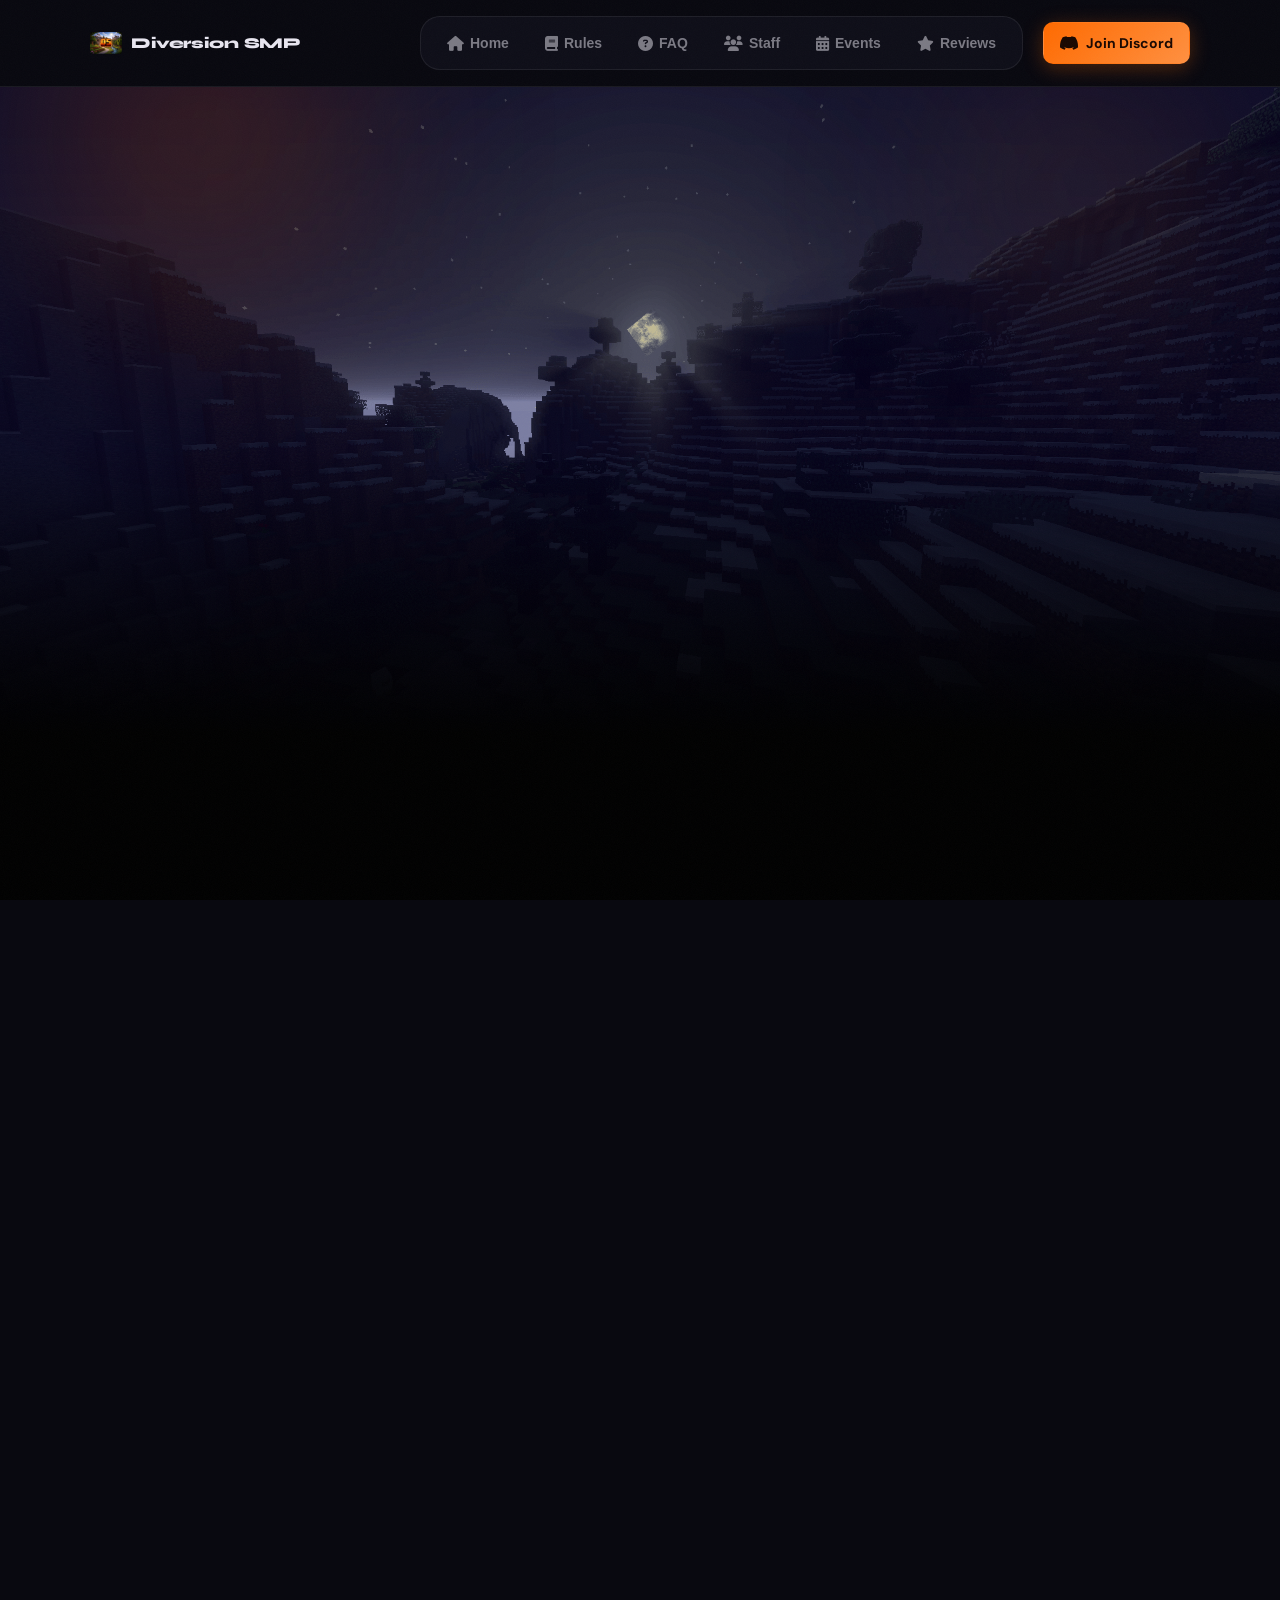
==== commit c71b8ad5: "Footer upgrade" ====
--- a/index.html
+++ b/index.html
@@ -54,7 +54,7 @@
       </nav>
 
       <!-- Desktop Discord link -->
-      <a class="btn btn-primary discord-desktop" href="https://discord.gg/R3Pf36DtY" target="_blank" rel="noreferrer">
+      <a class="btn btn-primary discord-desktop" href="https://discord.gg/PXbb5M9Zg" target="_blank" rel="noreferrer">
         <svg class="discord-icon" width="18" height="18" viewBox="0 0 24 24" fill="currentColor" aria-hidden="true" focusable="false">
           <path d="M20.317 4.37a19.791 19.791 0 0 0-4.885-1.515.074.074 0 0 0-.079.037c-.21.375-.444.864-.608 1.25a18.27 18.27 0 0 0-5.487 0 12.64 12.64 0 0 0-.617-1.25.077.077 0 0 0-.079-.037A19.736 19.736 0 0 0 3.677 4.37a.07.07 0 0 0-.032.027C.533 9.046-.32 13.58.099 18.057a.082.082 0 0 0 .031.057 19.9 19.9 0 0 0 5.993 3.03.078.078 0 0 0 .084-.028c.462-.63.874-1.295 1.226-1.994a.076.076 0 0 0-.041-.106 13.107 13.107 0 0 1-1.872-.892.077.077 0 0 1-.008-.128 10.2 10.2 0 0 0 .372-.292.074.074 0 0 1 .077-.01c3.928 1.793 8.18 1.793 12.062 0a.074.074 0 0 1 .078.01c.12.098.246.198.373.292a.077.077 0 0 1-.006.127 12.299 12.299 0 0 1-1.873.892.077.077 0 0 0-.041.107c.36.698.772 1.362 1.225 1.993a.076.076 0 0 0 .084.028 19.839 19.839 0 0 0 6.002-3.03.077.077 0 0 0 .032-.054c.5-5.177-.838-9.674-3.549-13.66a.061.061 0 0 0-.031-.03z"/>
         </svg>
@@ -83,7 +83,7 @@
             <button class="tab-btn mobile-tab-btn" data-tab="reviews"><i class="fas fa-star"></i> Reviews</button>
           </div>
           <div class="mobile-menu-discord">
-            <a class="btn btn-primary discord-mobile" href="https://discord.gg/R3Pf36DtY" target="_blank" rel="noreferrer">
+<a class="btn btn-primary discord-mobile" href="https://discord.gg/PXbb5M9Zg" target="_blank" rel="noreferrer">
               <svg class="discord-icon" width="18" height="18" viewBox="0 0 24 24" fill="currentColor" aria-hidden="true" focusable="false">
                 <path d="M20.317 4.37a19.791 19.791 0 0 0-4.885-1.515.074.074 0 0 0-.079.037c-.21.375-.444.864-.608 1.25a18.27 18.27 0 0 0-5.487 0 12.64 12.64 0 0 0-.617-1.25.077.077 0 0 0-.079-.037A19.736 19.736 0 0 0 3.677 4.37a.07.07 0 0 0-.032.027C.533 9.046-.32 13.58.099 18.057a.082.082 0 0 0 .031.057 19.9 19.9 0 0 0 5.993 3.03.078.078 0 0 0 .084-.028c.462-.63.874-1.295 1.226-1.994a.076.076 0 0 0-.041-.106 13.107 13.107 0 0 1-1.872-.892.077.077 0 0 1-.008-.128 10.2 10.2 0 0 0 .372-.292.074.074 0 0 1 .077-.01c3.928 1.793 8.18 1.793 12.062 0a.074.074 0 0 1 .078.01c.12.098.246.198.373.292a.077.077 0 0 1-.006.127 12.299 12.299 0 0 1-1.873.892.077.077 0 0 0-.041.107c.36.698.772 1.362 1.225 1.993a.076.076 0 0 0 .084.028 19.839 19.839 0 0 0 6.002-3.03.077.077 0 0 0 .032-.054c.5-5.177-.838-9.674-3.549-13.66a.061.061 0 0 0-.031-.03z"/>
               </svg>
@@ -132,7 +132,7 @@
           </div>
 
           <div class="hero-cta">
-            <a class="btn btn-primary btn-large" href="https://discord.gg/R3Pf36DtY" target="_blank" rel="noreferrer">
+            <a class="btn btn-primary btn-large" href="https://discord.gg/PXbb5M9Zg" target="_blank" rel="noreferrer">
               <svg width="16" height="16" viewBox="0 0 24 24" fill="currentColor">
                 <path d="M20.317 4.37a19.791 19.791 0 0 0-4.885-1.515.074.074 0 0 0-.079.037c-.21.375-.444.864-.608 1.25a18.27 18.27 0 0 0-5.487 0 12.64 12.64 0 0 0-.617-1.25.077.077 0 0 0-.079-.037A19.736 19.736 0 0 0 3.677 4.37a.07.07 0 0 0-.032.027C.533 9.046-.32 13.58.099 18.057a.082.082 0 0 0 .031.057 19.9 19.9 0 0 0 5.993 3.03.078.078 0 0 0 .084-.028c.462-.63.874-1.295 1.226-1.994a.076.076 0 0 0-.041-.106 13.107 13.107 0 0 1-1.872-.892.077.077 0 0 1-.008-.128 10.2 10.2 0 0 0 .372-.292.074.074 0 0 1 .077-.01c3.928 1.793 8.18 1.793 12.062 0a.074.074 0 0 1 .078.01c.12.098.246.198.373.292a.077.077 0 0 1-.006.127 12.299 12.299 0 0 1-1.873.892.077.077 0 0 0-.041.107c.36.698.772 1.362 1.225 1.993a.076.076 0 0 0 .084.028 19.839 19.839 0 0 0 6.002-3.03.077.077 0 0 0 .032-.054c.5-5.177-.838-9.674-3.549-13.66a.061.061 0 0 0-.031-.03z"/>
               </svg>
@@ -230,7 +230,7 @@
           <p>Hop into the Discord, introduce yourself, and start your next adventure.</p>
 
           <div class="cta-actions">
-            <a class="btn btn-primary btn-large" href="https://discord.gg/R3Pf36DtY" target="_blank" rel="noreferrer">
+            <a class="btn btn-primary btn-large" href="https://discord.gg/PXbb5M9Zg" target="_blank" rel="noreferrer">
               <svg width="16" height="16" viewBox="0 0 24 24" fill="currentColor">
                 <path d="M20.317 4.37a19.791 19.791 0 0 0-4.885-1.515.074.074 0 0 0-.079.037c-.21.375-.444.864-.608 1.25a18.27 18.27 0 0 0-5.487 0 12.64 12.64 0 0 0-.617-1.25.077.077 0 0 0-.079-.037A19.736 19.736 0 0 0 3.677 4.37a.07.07 0 0 0-.032.027C.533 9.046-.32 13.58.099 18.057a.082.082 0 0 0 .031.057 19.9 19.9 0 0 0 5.993 3.03.078.078 0 0 0 .084-.028c.462-.63.874-1.295 1.226-1.994a.076.076 0 0 0-.041-.106 13.107 13.107 0 0 1-1.872-.892.077.077 0 0 1-.008-.128 10.2 10.2 0 0 0 .372-.292.074.074 0 0 1 .077-.01c3.928 1.793 8.18 1.793 12.062 0a.074.074 0 0 1 .078.01c.12.098.246.198.373.292a.077.077 0 0 1-.006.127 12.299 12.299 0 0 1-1.873.892.077.077 0 0 0-.041.107c.36.698.772 1.362 1.225 1.993a.076.076 0 0 0 .084.028 19.839 19.839 0 0 0 6.002-3.03.077.077 0 0 0 .032-.054c.5-5.177-.838-9.674-3.549-13.66a.061.061 0 0 0-.031-.03z"/>
               </svg>
@@ -362,283 +362,322 @@
           <p class="section-eyebrow">Staff</p>
           <h2>Meet the Team</h2>
         </div>
-        <div class="staff-grid">
-
-          <!-- Main Character -->
-          <div class="staff-card reveal">
-           <div class="staff-avatar-wrap staff-maincharacter-ring">
-              <img class="staff-avatar" src="./assets/Skins/zyezeon_skins.png" alt="ZyeZeon" width="80" height="80" loading="lazy">
-            </div>
-            <div class="staff-info">
-              <span class="staff-badge badge-maincharacter">Main Character</span>
-              <h3 class="staff-name">ZyeZeon</h3>
-            </div>
-          </div>
-
+        <!-- Main Character Section -->
+        <div class="staff-role-section role-maincharacter">
+          <h2 class="staff-role-title">Main Character</h2>
+          <div class="staff-grid">
             <div class="staff-card reveal">
-           <div class="staff-avatar-wrap staff-maincharacter-ring">
-              <img class="staff-avatar" src="./assets/Skins/Itxpigs_skins.png" alt="Itxpigs" width="80" height="80" loading="lazy">
-            </div>
-            <div class="staff-info">
-              <span class="staff-badge badge-maincharacter">Main Character</span>
-              <h3 class="staff-name">Itxpigs</h3>
-            </div>
-          </div>
-
-          <div class="staff-card reveal">
-           <div class="staff-avatar-wrap staff-maincharacter-ring">
-              <img class="staff-avatar" src="./assets/Skins/itzdukemc_skins.png" alt="DukeMC" width="80" height="80" loading="lazy">
-            </div>
-            <div class="staff-info">
-              <span class="staff-badge badge-maincharacter">Main Character</span>
-              <h3 class="staff-name">DukeMC</h3>
-            </div>
-          </div>
-
-          <!-- Founder -->
-          <div class="staff-card reveal reveal-delay">
-            <div class="staff-avatar-wrap staff-founder-ring">
-              <img class="staff-avatar" src="./assets/Skins/HighGuyMC_skins.png" alt="" width="80" height="80" loading="lazy">
-            </div>
-            <div class="staff-info">
-              <span class="staff-badge badge-founder">Founder</span>
-              <h3 class="staff-name">HighGuy</h3>
-            </div>
-          </div>
-
-          <!-- Network Owner -->
-          <div class="staff-card reveal reveal-delay">
-            <div class="staff-avatar-wrap staff-networkowner-ring">
-              <img class="staff-avatar" src="./assets/Skins/Santaopboi12_skins.png" alt="" width="80" height="80" loading="lazy">
-            </div>
-            <div class="staff-info">
-              <span class="staff-badge badge-networkowner">Network Owner</span>
-              <h3 class="staff-name">Red Pear</h3>
-            </div>
-          </div>
-
-          <!-- Head Admins -->
-          <div class="staff-card reveal reveal-delay">
-            <div class="staff-avatar-wrap staff-headadmin-ring">
-              <img class="staff-avatar" src="./assets/Skins/V1nx3228_skins.png" alt="VIPHRO" width="80" height="80" loading="lazy">
-            </div>
-            <div class="staff-info">
-              <span class="staff-badge badge-headadmin">Head Admin</span>
-              <h3 class="staff-name">VIPHRO</h3>
-            </div>
-          </div>
-          <div class="staff-card reveal reveal-delay">
-            <div class="staff-avatar-wrap staff-headadmin-ring">
-              <img class="staff-avatar" src="./assets/Skins/Slick9368_skins.png" alt="Slick" width="80" height="80" loading="lazy">
-            </div>
-            <div class="staff-info">
-              <span class="staff-badge badge-headadmin">Head Admin</span>
-              <h3 class="staff-name">Slick</h3>
-            </div>
-          </div>
-
-          <!-- Admins -->
-            <div class="staff-card reveal reveal-delay">
-             <div class="staff-avatar-wrap staff-admin-ring">
-              <img class="staff-avatar" src="./assets/Skins/Emank13_skins.png" alt="SCP | jayd" width="80" height="80" loading="lazy">
-            </div>
-            <div class="staff-info">
-              <span class="staff-badge badge-admin">Admin</span>
-              <h3 class="staff-name">SCP | jayd</h3>
-            </div>
-          </div>
-          <div class="staff-card reveal reveal-delay">
-            <div class="staff-avatar-wrap staff-admin-ring">
-              <img class="staff-avatar" src="./assets/Skins/Goozy0501_skins.png" alt="Goozy" width="80" height="80" loading="lazy">
-            </div>
-            <div class="staff-info">
-              <span class="staff-badge badge-admin">Admin</span>
-              <h3 class="staff-name">Goozy</h3>
-            </div>
-          </div>
-
-          <!-- Discord Admin -->
-           <div class="staff-card reveal reveal-delay">
-            <div class="staff-avatar-wrap staff-discordadmin-ring">
-              <img class="staff-avatar" src="./assets/Skins/VyxelYT_skins.png" alt="VyxelYT" width="80" height="80" loading="lazy">
-            </div>
-            <div class="staff-info">
-              <span class="staff-badge badge-discordadmin">Discord Admin</span>
-              <h3 class="staff-name">VyxelYT</h3>
-            </div>
-          </div>
-             <div class="staff-card reveal reveal-delay">
-            <div class="staff-avatar-wrap staff-discordadmin-ring">
-              <img class="staff-avatar" src="./assets/Skins/cactusdizzy_skins.png" alt="Cactusdizzy" width="80" height="80" loading="lazy">
-            </div>
-            <div class="staff-info">
-              <span class="staff-badge badge-discordadmin">Discord Admin</span>
-              <h3 class="staff-name">Cactusdizzy</h3>
-            </div>
-          </div>
-          <div class="staff-card reveal reveal-delay">
-            <div class="staff-avatar-wrap staff-discordadmin-ring">
-              <img class="staff-avatar" src="./assets/Skins/Oryntyt_skins.png" alt="Orynt" width="80" height="80" loading="lazy">
-            </div>
-            <div class="staff-info">
-              <span class="staff-badge badge-discordadmin">Discord Admin</span>
-              <h3 class="staff-name">Orynt</h3>
-            </div>
-          </div>
-          <div class="staff-card reveal reveal-delay">
-            <div class="staff-avatar-wrap staff-discordadmin-ring">
-              <img class="staff-avatar" src="./assets/Skins/Maskfellow01_skins.png" alt="Re:Miku" width="80" height="80" loading="lazy">
-            </div>
-            <div class="staff-info">
-              <span class="staff-badge badge-discordadmin">Discord Admin</span>
-              <h3 class="staff-name">Re:Miku</h3>
-            </div>
-          </div>
-          <div class="staff-card reveal reveal-delay">
-            <div class="staff-avatar-wrap staff-discordadmin-ring">
-              <img class="staff-avatar" src="./assets/Skins/iiifyglewiii_skins.png" alt="IIIFYGLEWIII" width="80" height="80" loading="lazy">
-            </div>
-            <div class="staff-info">
-              <span class="staff-badge badge-discordadmin">Discord Admin</span>
-              <h3 class="staff-name">IIIFYGLEWIII</h3>
-            </div>
-          </div>
-          <div class="staff-card reveal reveal-delay">
-            <div class="staff-avatar-wrap staff-discordadmin-ring">
-              <img class="staff-avatar" src="./assets/Skins/notskullo_skins.png" alt="Notskullo" width="80" height="80" loading="lazy">
-            </div>
-            <div class="staff-info">
-              <span class="staff-badge badge-discordadmin">Discord Admin</span>
-              <h3 class="staff-name">Notskullo</h3>
-            </div>
-          </div>
-          <div class="staff-card reveal reveal-delay">
-            <div class="staff-avatar-wrap staff-discordadmin-ring">
-              <img class="staff-avatar" src="./assets/Skins/Alexander6181_skins.png" alt="Alexander6181" width="80" height="80" loading="lazy">
-            </div>
-            <div class="staff-info">
-              <span class="staff-badge badge-discordadmin">Discord Admin</span>
-              <h3 class="staff-name">Alexander6181</h3>
-            </div>
-          </div>
-
-            <!-- MC Admins -->
-            <div class="staff-card reveal reveal-delay">
-            <div class="staff-avatar-wrap staff-mcadmin-ring">
-              <img class="staff-avatar" src="./assets/Skins/PFTSSunnySideUp_skins.png" alt="Azula" width="80" height="80" loading="lazy">
-            </div>
-            <div class="staff-info">
-              <span class="staff-badge badge-mcadmin">MC Admin</span>
-              <h3 class="staff-name">Azula</h3>
-            </div>
-          </div>
-          <div class="staff-card reveal reveal-delay">
-            <div class="staff-avatar-wrap staff-mcadmin-ring">
-              <img class="staff-avatar" src="./assets/Skins/TT WuxMC_skins.png" alt="Wux" width="80" height="80" loading="lazy">
-            </div>
-            <div class="staff-info">
-              <span class="staff-badge badge-mcadmin">MC Admin</span>
-              <h3 class="staff-name">Wux</h3>
-            </div>
-          </div>
-
-          <!-- Manager -->
-             <div class="staff-card reveal reveal-delay">
-            <div class="staff-avatar-wrap staff-manager-ring">
-              <img class="staff-avatar" src="./assets/Skins/Fxlsry on TT_skins.png" alt="Fxlsry" width="80" height="80" loading="lazy">
-            </div>
-            <div class="staff-info">
-              <span class="staff-badge badge-manager">Manager</span>
-              <h3 class="staff-name">Fxlsry</h3>
-            </div>
-          </div>
-
-           <!-- Developer -->
-             <div class="staff-card reveal reveal-delay">
-            <div class="staff-avatar-wrap staff-developer-ring">
-              <img class="staff-avatar" src="./assets/Skins/IsThatTheo_skins.png" alt="Niftymoonz" width="80" height="80" loading="lazy">
-            </div>
-            <div class="staff-info">
-              <span class="staff-badge badge-developer">Developer</span>
-              <h3 class="staff-name">Niftymoonz</h3>
-            </div>
-          </div>
-          <div class="staff-card reveal reveal-delay">
-            <div class="staff-avatar-wrap staff-developer-ring">
-              <img class="staff-avatar" src="./assets/Skins/jackblacklike_skins.png" alt="ALMIX" width="80" height="80" loading="lazy">
-            </div>
-            <div class="staff-info">
-              <span class="staff-badge badge-developer">Developer</span>
-              <h3 class="staff-name">ALMIX</h3>
-            </div>
-          </div>
-
-          <!-- Moderator -->
-             <div class="staff-card reveal reveal-delay">
-            <div class="staff-avatar-wrap staff-moderator-ring">
-              <img class="staff-avatar" src="./assets/Skins/alokgamperpero_skins.png" alt="Shadow032871" width="80" height="80" loading="lazy">
-            </div>
-            <div class="staff-info">
-              <span class="staff-badge badge-moderator">Moderator</span>
-              <h3 class="staff-name">Shadow</h3>
-            </div>
-          </div>
-          <div class="staff-card reveal reveal-delay">
-            <div class="staff-avatar-wrap staff-moderator-ring">
-              <img class="staff-avatar" src="./assets/Skins/DJRose6344_skins.png" alt="TheRat" width="80" height="80" loading="lazy">
-            </div>
-            <div class="staff-info">
-              <span class="staff-badge badge-moderator">Moderator</span>
-              <h3 class="staff-name">TheRat</h3>
-            </div>
-          </div>
-          <div class="staff-card reveal reveal-delay">
-            <div class="staff-avatar-wrap staff-moderator-ring">
-              <img class="staff-avatar" src="./assets/Skins/Lamb_skins.png" alt="Lamb" width="80" height="80" loading="lazy">
-            </div>
-            <div class="staff-info">
-              <span class="staff-badge badge-moderator">Moderator</span>
-              <h3 class="staff-name">Lamb</h3>
-            </div>
-          </div>
-          
-          <!-- Partner Manager -->
-             <div class="staff-card reveal reveal-delay">
-            <div class="staff-avatar-wrap staff-partnermanager-ring">
-              <img class="staff-avatar" src="./assets/Skins/MasterVeil7084_skins.png" alt="S_mark55" width="80" height="80" loading="lazy">
-            </div>
-            <div class="staff-info">
-              <span class="staff-badge badge-partnermanager">Partner Manager</span>
-              <h3 class="staff-name">S_mark55</h3>
-            </div>
-          </div>
-          <div class="staff-card reveal reveal-delay">
-            <div class="staff-avatar-wrap staff-partnermanager-ring">
-              <img class="staff-avatar" src="./assets/Skins/TTVpeanutsky_skins.png" alt="Peanutskywalker" width="80" height="80" loading="lazy">
-            </div>
-            <div class="staff-info">
-              <span class="staff-badge badge-partnermanager">Partner Manager</span>
-              <h3 class="staff-name">Peanutskywalker</h3>
-            </div>
-          </div>
-
-          <!-- Event Manager -->
-             <div class="staff-card reveal reveal-delay">
-            <div class="staff-avatar-wrap staff-eventmanager-ring">
-              <img class="staff-avatar" src="./assets/Skins/imperialknight_skins.png" alt="Amircansen4" width="80" height="80" loading="lazy">
-            </div>
-            <div class="staff-info">
-              <span class="staff-badge badge-eventmanager">Event Manager</span>
-              <h3 class="staff-name">Amircansen4</h3>
-            </div>
-          </div>
-          <div class="staff-card reveal reveal-delay">
-            <div class="staff-avatar-wrap staff-eventmanager-ring">
-              <img class="staff-avatar" src="./assets/Skins/DancyPoet110424_skins.png" alt="Dancy" width="80" height="80" loading="lazy">
-            </div>
-            <div class="staff-info">
-              <span class="staff-badge badge-eventmanager">Event Manager</span>
-              <h3 class="staff-name">Dancy</h3>
+              <div class="staff-avatar-wrap staff-maincharacter-ring">
+                <img class="staff-avatar" src="./assets/Skins/zyezeon_skins.png" alt="ZyeZeon" width="80" height="80" loading="lazy">
+              </div>
+              <div class="staff-info">
+                <span class="staff-badge badge-maincharacter">Main Character</span>
+                <h3 class="staff-name">ZyeZeon</h3>
+              </div>
+            </div>
+            <div class="staff-card reveal">
+              <div class="staff-avatar-wrap staff-maincharacter-ring">
+                <img class="staff-avatar" src="./assets/Skins/Itxpigs_skins.png" alt="Itxpigs" width="80" height="80" loading="lazy">
+              </div>
+              <div class="staff-info">
+                <span class="staff-badge badge-maincharacter">Main Character</span>
+                <h3 class="staff-name">Itxpigs</h3>
+              </div>
+            </div>
+            <div class="staff-card reveal">
+              <div class="staff-avatar-wrap staff-maincharacter-ring">
+                <img class="staff-avatar" src="./assets/Skins/itzdukemc_skins.png" alt="DukeMC" width="80" height="80" loading="lazy">
+              </div>
+              <div class="staff-info">
+                <span class="staff-badge badge-maincharacter">Main Character</span>
+                <h3 class="staff-name">DukeMC</h3>
+              </div>
+            </div>
+          </div>
+        </div>
+
+        <!-- Network Owner Section -->
+        <div class="staff-role-section role-networkowner role-single">
+          <h2 class="staff-role-title">Network Owner</h2>
+          <div class="staff-grid">
+            <div class="staff-card reveal reveal-delay">
+              <div class="staff-avatar-wrap staff-networkowner-ring">
+                <img class="staff-avatar" src="./assets/Skins/Santaopboi12_skins.png" alt="" width="80" height="80" loading="lazy">
+              </div>
+              <div class="staff-info">
+                <span class="staff-badge badge-networkowner">Network Owner</span>
+                <h3 class="staff-name">Red Pear</h3>
+              </div>
+            </div>
+          </div>
+        </div>
+
+        <!-- Head Admin Section -->
+        <div class="staff-role-section role-headadmin role-double">
+          <h2 class="staff-role-title">Head Admin</h2>
+          <div class="staff-grid">
+            <div class="staff-card reveal reveal-delay">
+              <div class="staff-avatar-wrap staff-headadmin-ring">
+                <img class="staff-avatar" src="./assets/Skins/V1nx3228_skins.png" alt="VIPHRO" width="80" height="80" loading="lazy">
+              </div>
+              <div class="staff-info">
+                <span class="staff-badge badge-headadmin">Head Admin</span>
+                <h3 class="staff-name">VIPHRO</h3>
+              </div>
+            </div>
+            <div class="staff-card reveal reveal-delay">
+              <div class="staff-avatar-wrap staff-headadmin-ring">
+                <img class="staff-avatar" src="./assets/Skins/Slick9368_skins.png" alt="Slick" width="80" height="80" loading="lazy">
+              </div>
+              <div class="staff-info">
+                <span class="staff-badge badge-headadmin">Head Admin</span>
+                <h3 class="staff-name">Slick</h3>
+              </div>
+            </div>
+          </div>
+        </div>
+
+        <!-- Admin Section -->
+        <div class="staff-role-section role-admin role-double">
+          <h2 class="staff-role-title">Admin</h2>
+          <div class="staff-grid">
+            <div class="staff-card reveal reveal-delay">
+              <div class="staff-avatar-wrap staff-admin-ring">
+                <img class="staff-avatar" src="./assets/Skins/Emank13_skins.png" alt="SCP | jayd" width="80" height="80" loading="lazy">
+              </div>
+              <div class="staff-info">
+                <span class="staff-badge badge-admin">Admin</span>
+                <h3 class="staff-name">SCP | jayd</h3>
+              </div>
+            </div>
+            <div class="staff-card reveal reveal-delay">
+              <div class="staff-avatar-wrap staff-admin-ring">
+                <img class="staff-avatar" src="./assets/Skins/Goozy0501_skins.png" alt="Goozy" width="80" height="80" loading="lazy">
+              </div>
+              <div class="staff-info">
+                <span class="staff-badge badge-admin">Admin</span>
+                <h3 class="staff-name">Goozy</h3>
+              </div>
+            </div>
+          </div>
+        </div>
+
+        <!-- Discord Admin Section -->
+        <div class="staff-role-section role-discordadmin">
+          <h2 class="staff-role-title">Discord Admin</h2>
+          <div class="staff-grid">
+            <div class="staff-card reveal reveal-delay">
+              <div class="staff-avatar-wrap staff-discordadmin-ring">
+                <img class="staff-avatar" src="./assets/Skins/VyxelYT_skins.png" alt="VyxelYT" width="80" height="80" loading="lazy">
+              </div>
+              <div class="staff-info">
+                <span class="staff-badge badge-discordadmin">Discord Admin</span>
+                <h3 class="staff-name">VyxelYT</h3>
+              </div>
+            </div>
+            <div class="staff-card reveal reveal-delay">
+              <div class="staff-avatar-wrap staff-discordadmin-ring">
+                <img class="staff-avatar" src="./assets/Skins/cactusdizzy_skins.png" alt="Cactusdizzy" width="80" height="80" loading="lazy">
+              </div>
+              <div class="staff-info">
+                <span class="staff-badge badge-discordadmin">Discord Admin</span>
+                <h3 class="staff-name">Cactusdizzy</h3>
+              </div>
+            </div>
+            <div class="staff-card reveal reveal-delay">
+              <div class="staff-avatar-wrap staff-discordadmin-ring">
+                <img class="staff-avatar" src="./assets/Skins/Oryntyt_skins.png" alt="Orynt" width="80" height="80" loading="lazy">
+              </div>
+              <div class="staff-info">
+                <span class="staff-badge badge-discordadmin">Discord Admin</span>
+                <h3 class="staff-name">Orynt</h3>
+              </div>
+            </div>
+            <div class="staff-card reveal reveal-delay">
+              <div class="staff-avatar-wrap staff-discordadmin-ring">
+                <img class="staff-avatar" src="./assets/Skins/Maskfellow01_skins.png" alt="Re:Miku" width="80" height="80" loading="lazy">
+              </div>
+              <div class="staff-info">
+                <span class="staff-badge badge-discordadmin">Discord Admin</span>
+                <h3 class="staff-name">Re:Miku</h3>
+              </div>
+            </div>
+            <div class="staff-card reveal reveal-delay">
+              <div class="staff-avatar-wrap staff-discordadmin-ring">
+                <img class="staff-avatar" src="./assets/Skins/iiifyglewiii_skins.png" alt="IIIFYGLEWIII" width="80" height="80" loading="lazy">
+              </div>
+              <div class="staff-info">
+                <span class="staff-badge badge-discordadmin">Discord Admin</span>
+                <h3 class="staff-name">IIIFYGLEWIII</h3>
+              </div>
+            </div>
+            <div class="staff-card reveal reveal-delay">
+              <div class="staff-avatar-wrap staff-discordadmin-ring">
+                <img class="staff-avatar" src="./assets/Skins/notskullo_skins.png" alt="Notskullo" width="80" height="80" loading="lazy">
+              </div>
+              <div class="staff-info">
+                <span class="staff-badge badge-discordadmin">Discord Admin</span>
+                <h3 class="staff-name">Notskullo</h3>
+              </div>
+            </div>
+            <div class="staff-card reveal reveal-delay">
+              <div class="staff-avatar-wrap staff-discordadmin-ring">
+                <img class="staff-avatar" src="./assets/Skins/Alexander6181_skins.png" alt="Alexander6181" width="80" height="80" loading="lazy">
+              </div>
+              <div class="staff-info">
+                <span class="staff-badge badge-discordadmin">Discord Admin</span>
+                <h3 class="staff-name">Alexander6181</h3>
+              </div>
+            </div>
+          </div>
+        </div>
+
+        <!-- MC Admin Section -->
+        <div class="staff-role-section role-mcadmin role-double">
+          <h2 class="staff-role-title">MC Admin</h2>
+          <div class="staff-grid">
+            <div class="staff-card reveal reveal-delay">
+              <div class="staff-avatar-wrap staff-mcadmin-ring">
+                <img class="staff-avatar" src="./assets/Skins/PFTSSunnySideUp_skins.png" alt="Azula" width="80" height="80" loading="lazy">
+              </div>
+              <div class="staff-info">
+                <span class="staff-badge badge-mcadmin">MC Admin</span>
+                <h3 class="staff-name">Azula</h3>
+              </div>
+            </div>
+            <div class="staff-card reveal reveal-delay">
+              <div class="staff-avatar-wrap staff-mcadmin-ring">
+                <img class="staff-avatar" src="./assets/Skins/TT WuxMC_skins.png" alt="Wux" width="80" height="80" loading="lazy">
+              </div>
+              <div class="staff-info">
+                <span class="staff-badge badge-mcadmin">MC Admin</span>
+                <h3 class="staff-name">Wux</h3>
+              </div>
+            </div>
+          </div>
+        </div>
+
+        <!-- Manager Section -->
+        <div class="staff-role-section role-manager role-single">
+          <h2 class="staff-role-title">Manager</h2>
+          <div class="staff-grid">
+            <div class="staff-card reveal reveal-delay">
+              <div class="staff-avatar-wrap staff-manager-ring">
+                <img class="staff-avatar" src="./assets/Skins/Fxlsry on TT_skins.png" alt="Fxlsry" width="80" height="80" loading="lazy">
+              </div>
+              <div class="staff-info">
+                <span class="staff-badge badge-manager">Manager</span>
+                <h3 class="staff-name">Fxlsry</h3>
+              </div>
+            </div>
+          </div>
+        </div>
+
+        <!-- Developer Section -->
+        <div class="staff-role-section role-developer role-double">
+          <h2 class="staff-role-title">Developer</h2>
+          <div class="staff-grid">
+            <div class="staff-card reveal reveal-delay">
+              <div class="staff-avatar-wrap staff-developer-ring">
+                <img class="staff-avatar" src="./assets/Skins/IsThatTheo_skins.png" alt="Niftymoonz" width="80" height="80" loading="lazy">
+              </div>
+              <div class="staff-info">
+                <span class="staff-badge badge-developer">Developer</span>
+                <h3 class="staff-name">Niftymoonz</h3>
+              </div>
+            </div>
+            <div class="staff-card reveal reveal-delay">
+              <div class="staff-avatar-wrap staff-developer-ring">
+                <img class="staff-avatar" src="./assets/Skins/jackblacklike_skins.png" alt="ALMIX" width="80" height="80" loading="lazy">
+              </div>
+              <div class="staff-info">
+                <span class="staff-badge badge-developer">Developer</span>
+                <h3 class="staff-name">ALMIX</h3>
+              </div>
+            </div>
+          </div>
+        </div>
+
+        <!-- Moderator Section -->
+        <div class="staff-role-section role-moderator">
+          <h2 class="staff-role-title">Moderator</h2>
+          <div class="staff-grid">
+            <div class="staff-card reveal reveal-delay">
+              <div class="staff-avatar-wrap staff-moderator-ring">
+                <img class="staff-avatar" src="./assets/Skins/alokgamperpero_skins.png" alt="Shadow032871" width="80" height="80" loading="lazy">
+              </div>
+              <div class="staff-info">
+                <span class="staff-badge badge-moderator">Moderator</span>
+                <h3 class="staff-name">Shadow</h3>
+              </div>
+            </div>
+            <div class="staff-card reveal reveal-delay">
+              <div class="staff-avatar-wrap staff-moderator-ring">
+                <img class="staff-avatar" src="./assets/Skins/DJRose6344_skins.png" alt="TheRat" width="80" height="80" loading="lazy">
+              </div>
+              <div class="staff-info">
+                <span class="staff-badge badge-moderator">Moderator</span>
+                <h3 class="staff-name">TheRat</h3>
+              </div>
+            </div>
+            <div class="staff-card reveal reveal-delay">
+              <div class="staff-avatar-wrap staff-moderator-ring">
+                <img class="staff-avatar" src="./assets/Skins/Lamb_skins.png" alt="Lamb" width="80" height="80" loading="lazy">
+              </div>
+              <div class="staff-info">
+                <span class="staff-badge badge-moderator">Moderator</span>
+                <h3 class="staff-name">Lamb</h3>
+              </div>
+            </div>
+          </div>
+        </div>
+
+        <!-- Partner Manager Section -->
+        <div class="staff-role-section role-partnermanager role-double">
+          <h2 class="staff-role-title">Partner Manager</h2>
+          <div class="staff-grid">
+            <div class="staff-card reveal reveal-delay">
+              <div class="staff-avatar-wrap staff-partnermanager-ring">
+                <img class="staff-avatar" src="./assets/Skins/MasterVeil7084_skins.png" alt="S_mark55" width="80" height="80" loading="lazy">
+              </div>
+              <div class="staff-info">
+                <span class="staff-badge badge-partnermanager">Partner Manager</span>
+                <h3 class="staff-name">S_mark55</h3>
+              </div>
+            </div>
+            <div class="staff-card reveal reveal-delay">
+              <div class="staff-avatar-wrap staff-partnermanager-ring">
+                <img class="staff-avatar" src="./assets/Skins/TTVpeanutsky_skins.png" alt="Peanutskywalker" width="80" height="80" loading="lazy">
+              </div>
+              <div class="staff-info">
+                <span class="staff-badge badge-partnermanager">Partner Manager</span>
+                <h3 class="staff-name">Peanutskywalker</h3>
+              </div>
+            </div>
+          </div>
+        </div>
+
+        <!-- Event Manager Section -->
+        <div class="staff-role-section role-eventmanager role-double">
+          <h2 class="staff-role-title">Event Manager</h2>
+          <div class="staff-grid">
+            <div class="staff-card reveal reveal-delay">
+              <div class="staff-avatar-wrap staff-eventmanager-ring">
+                <img class="staff-avatar" src="./assets/Skins/imperialknight_skins.png" alt="Amircansen4" width="80" height="80" loading="lazy">
+              </div>
+              <div class="staff-info">
+                <span class="staff-badge badge-eventmanager">Event Manager</span>
+                <h3 class="staff-name">Amircansen4</h3>
+              </div>
+            </div>
+            <div class="staff-card reveal reveal-delay">
+              <div class="staff-avatar-wrap staff-eventmanager-ring">
+                <img class="staff-avatar" src="./assets/Skins/DancyPoet110424_skins.png" alt="Dancy" width="80" height="80" loading="lazy">
+              </div>
+              <div class="staff-info">
+                <span class="staff-badge badge-eventmanager">Event Manager</span>
+                <h3 class="staff-name">Dancy</h3>
+              </div>
             </div>
           </div>
         </div>
@@ -646,14 +685,14 @@
     </section>
   </div>
 
-  <!-- Events Tab (placeholder) -->
+  <!-- Events Tab -->
 
   <div id="events-tab" class="tab-content">
     <section class="section">
       <div class="container">
         <div class="section-header">
+          <p class="section-eyebrow">Events</p>
           <h2 style="margin-bottom: 10px;">Upcoming Events & Competitions</h2>
-          <p class="section-eyebrow">Events</p>
         </div>
 
         <div class="events-content">
@@ -670,8 +709,6 @@
       </div>
     </section>
   </div>
-
-  <footer class="site-footer">
 
   <!-- Reviews Tab -->
   <div id="reviews-tab" class="tab-content">
@@ -709,12 +746,47 @@
     </section>
   </div>
 
+  <footer class="site-footer">
     <div class="container footer-inner">
-<div class="footer-logo">
-        <img class="logo-img sm" src="./assets/diversion-logo.png" alt="Diversion SMP" width="24" height="24" loading="lazy" decoding="async">
-        <span>Diversion SMP</span>
-      </div>
-      <span class="footer-copy">© <span id="year"></span> Diversion SMP · Not affiliated with, endorsed by, or associated with Mojang Studios or Microsoft. Minecraft is a trademark of Mojang Studios. This website does not collect or store any personal data. This was a Project created by VyxelYT and VIPHRO </span>
+      <div class="footer-brand">
+        <div class="footer-logo">
+          <img class="logo-img sm" src="./assets/diversion-logo.png" alt="Diversion SMP" width="24" height="24" loading="lazy" decoding="async">
+          <span>Diversion SMP</span>
+        </div>
+        <span class="footer-desc">Join our thriving Minecraft Bedrock SMP community. Play, build, and connect with players worldwide.</span>
+        <span class="footer-legal">Minecraft is a trademark of Mojang Studios. This website does not collect or store any personal data. This was a Project created by VyxelYT and VIPHRO</span>
+        <div class="footer-socials">
+          <a href="https://discord.gg/PXbb5M9Zg" target="_blank" rel="noreferrer" class="footer-social-link" aria-label="Discord">
+            <svg width="20" height="20" viewBox="0 0 24 24" fill="currentColor">
+              <path d="M20.317 4.37a19.791 19.791 0 0 0-4.885-1.515.074.074 0 0 0-.079.037c-.21.375-.444.864-.608 1.25a18.27 18.27 0 0 0-5.487 0 12.64 12.64 0 0 0-.617-1.25.077.077 0 0 0-.079-.037A19.736 19.736 0 0 0 3.677 4.37a.07.07 0 0 0-.032.027C.533 9.046-.32 13.58.099 18.057a.082.082 0 0 0 .031.057 19.9 19.9 0 0 0 5.993 3.03.078.078 0 0 0 .084-.028c.462-.63.874-1.295 1.226-1.994a.076.076 0 0 0-.041-.106 13.107 13.107 0 0 1-1.872-.892.077.077 0 0 1-.008-.128 10.2 10.2 0 0 0 .372-.292.074.074 0 0 1 .077-.01c3.928 1.793 8.18 1.793 12.062 0a.074.074 0 0 1 .078.01c.12.098.246.198.373.292a.077.077 0 0 1-.006.127 12.299 12.299 0 0 1-1.873.892.077.077 0 0 0-.041.107c.36.698.772 1.362 1.225 1.993a.076.076 0 0 0 .084.028 19.839 19.839 0 0 0 6.002-3.03.077.077 0 0 0 .032-.054c.5-5.177-.838-9.674-3.549-13.66a.061.061 0 0 0-.031-.03z"/>
+            </svg>
+          </a>
+        </div>
+      </div>
+
+      <div class="footer-columns">
+        <div class="footer-column">
+          <h4 class="footer-title">RESOURCES</h4>
+          <ul class="footer-links">
+            <li><a href="#" data-tab-link="rules">Rules</a></li>
+            <li><a href="#" data-tab-link="faq">FAQ</a></li>
+            <li><a href="#" data-tab-link="staff">Staff</a></li>
+            <li><a href="#" data-tab-link="events">Events</a></li>
+            <li><a href="#" data-tab-link="reviews">Reviews</a></li>
+          </ul>
+        </div>
+
+        <div class="footer-column">
+          <h4 class="footer-title">COMMUNITY</h4>
+          <ul class="footer-links">
+            <li><a href="https://discord.gg/PXbb5M9Zg" target="_blank" rel="noreferrer">Discord</a></li>
+          </ul>
+        </div>
+      </div>
+    </div>
+    <div class="footer-bottom">
+      <span class="footer-copy">© <span id="year"></span> Diversion SMP · Not affiliated with Mojang Studios or Microsoft</span>
+    </div>
   </footer>
   </div>
 </div>
--- a/style.css
+++ b/style.css
@@ -131,29 +131,40 @@
 /* Nav */
 .nav-tabs {
   display: flex;
-  gap: 4px;
+  gap: 0;
   overflow-x: auto;
   scrollbar-width: none;
   -ms-overflow-style: none;
   flex-wrap: nowrap;
-  padding: 0;
+  padding: 8px;
   align-items: center;
   overflow: visible;
+  background: rgba(15, 15, 26, .95);
+  border-radius: 20px;
+  border: 1px solid var(--border);
+  width: fit-content;
+  margin-left: auto;
 }
 .nav-tabs::-webkit-scrollbar {
   display: none;
 }
 .nav-tabs .tab-btn {
-  padding: 10px 16px;
+  padding: 10px 18px;
   font-size: 14px;
   white-space: nowrap;
   flex-shrink: 0;
   min-width: fit-content;
-  min-height: 40px;
-  height: 40px;
+  min-height: 36px;
+  height: 36px;
   display: flex;
   align-items: center;
   justify-content: center;
+  gap: 6px;
+  border-radius: 14px;
+  border: none;
+}
+.nav-tabs .tab-btn i {
+  font-size: 15px;
 }
 .nav { display: none; gap: 6px; }
 .nav a {
@@ -476,33 +487,40 @@
 
 /* Stats bar */
 .tab-btn {
-  padding: 10px 16px;
-  border: 1px solid var(--border);
-  background: rgba(255,255,255,.03);
+  padding: 10px 18px;
+  border: none;
+  background: transparent;
   color: var(--muted);
-  border-radius: 12px;
+  border-radius: 14px;
   font-weight: 600;
   font-size: 14px;
   cursor: pointer;
   transition: all .35s cubic-bezier(.25,.46,.45,.94);
-  will-change: transform, box-shadow;
+  will-change: transform, box-shadow, background, color;
   position: relative;
   flex-shrink: 0;
   line-height: 1.2;
-}
-
-.tab-btn.active,
+  display: flex;
+  align-items: center;
+  gap: 6px;
+}
+
+.tab-btn i {
+  font-size: 15px;
+}
+
 .tab-btn:hover {
-  background: var(--orange-dim);
-  border-color: var(--orange-border);
-  color: var(--orange2);
+  color: var(--text);
+  background: rgba(255,255,255,.08);
   transform: translateY(-1px);
-  box-shadow: 0 8px 25px rgba(255,106,0,.25);
 }
 
 .tab-btn.active {
-  box-shadow: 0 0 0 0 rgba(255,106,0,.4);
-  animation: tab-active-glow 1.5s ease-out infinite;
+  background: linear-gradient(135deg, var(--orange) 0%, var(--orange2) 100%);
+  color: #1a0800;
+  font-weight: 700;
+  box-shadow: 0 8px 25px rgba(255,106,0,.35);
+  animation: none;
 }
 
 @keyframes tab-active-glow {
@@ -1780,7 +1798,12 @@
     min-height: 44px;
     display: flex;
     align-items: center;
+    gap: 12px;
     transition: all .3s cubic-bezier(.25,.46,.45,.94);
+  }
+  
+  .mobile-tab-btn i {
+    font-size: 20px;
   }
   
   .mobile-tab-btn.active,
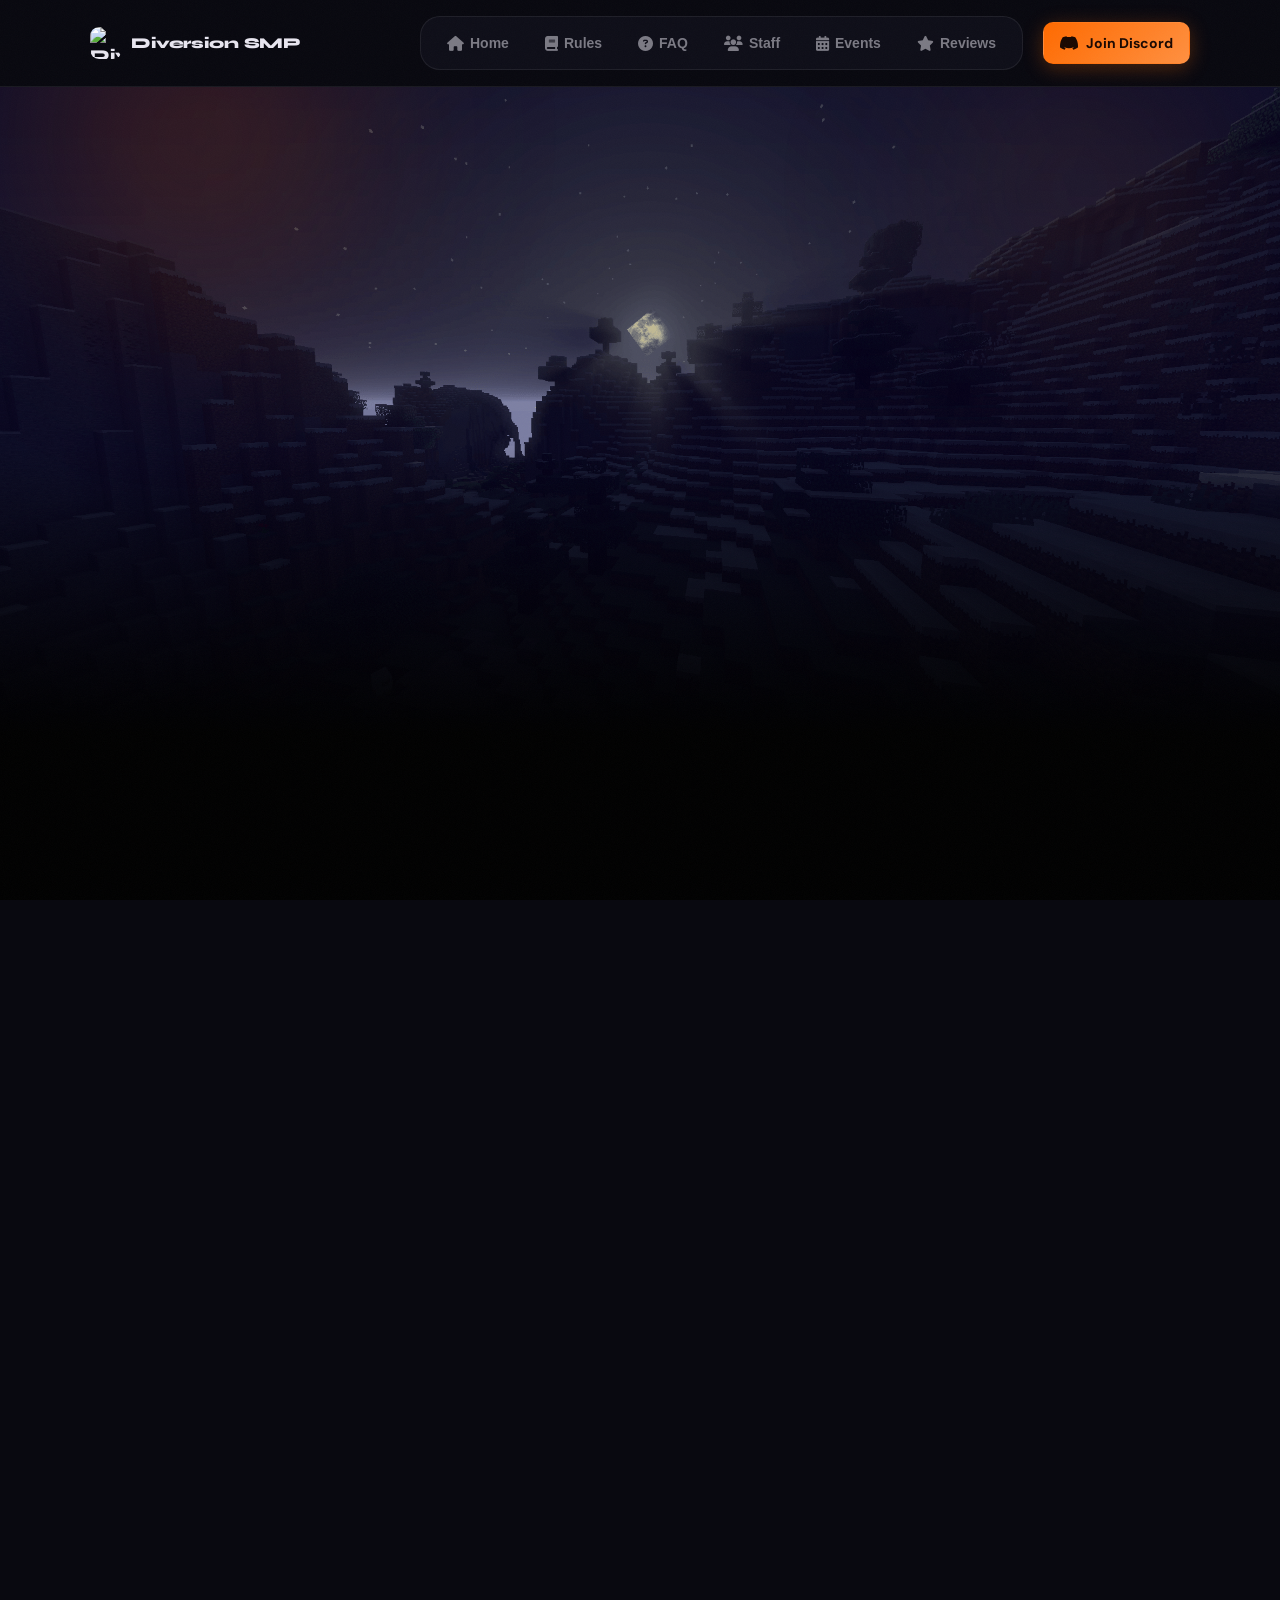
==== commit bc8708f5: "Event" ====
--- a/index.html
+++ b/index.html
@@ -20,8 +20,12 @@
 
   <link rel="preconnect" href="https://fonts.googleapis.com">
   <link rel="preconnect" href="https://fonts.gstatic.com" crossorigin>
+  <link rel="preconnect" href="https://cdnjs.cloudflare.com" crossorigin>
+  <link rel="preload" as="image" href="./assets/hero-picture.png" fetchpriority="high">
+  <link rel="preload" as="image" href="./assets/optimized/diversion-logo-128.png">
   <link href="https://fonts.googleapis.com/css2?family=Syne:wght@700;800&family=DM+Sans:wght@400;500;600&display=swap" rel="stylesheet">
-  <link rel="stylesheet" href="https://cdnjs.cloudflare.com/ajax/libs/font-awesome/6.6.0/css/all.min.css" />
+  <link rel="preload" href="https://cdnjs.cloudflare.com/ajax/libs/font-awesome/6.6.0/css/all.min.css" as="style" onload="this.onload=null;this.rel='stylesheet'">
+  <noscript><link rel="stylesheet" href="https://cdnjs.cloudflare.com/ajax/libs/font-awesome/6.6.0/css/all.min.css"></noscript>
   <link rel="stylesheet" href="./style.css" />
 </head>
 
@@ -40,7 +44,7 @@
   <header class="site-header">
     <div class="container header-inner">
 <a class="logo" href="#">
-        <img class="logo-img" src="./assets/diversion-logo.png" alt="Diversion SMP" width="32" height="32" loading="eager" decoding="async">
+        <img class="logo-img" src="./assets/optimized/diversion-logo-128.png" alt="Diversion SMP" width="32" height="32" loading="eager" decoding="async" fetchpriority="high">
         <span>Diversion SMP</span>
       </a>
 
@@ -368,7 +372,7 @@
           <div class="staff-grid">
             <div class="staff-card reveal">
               <div class="staff-avatar-wrap staff-maincharacter-ring">
-                <img class="staff-avatar" src="./assets/Skins/zyezeon_skins.png" alt="ZyeZeon" width="80" height="80" loading="lazy">
+                <img class="staff-avatar" src="./assets/optimized/Skins/zyezeon_skins.png" alt="ZyeZeon" width="80" height="80" loading="lazy">
               </div>
               <div class="staff-info">
                 <span class="staff-badge badge-maincharacter">Main Character</span>
@@ -377,7 +381,7 @@
             </div>
             <div class="staff-card reveal">
               <div class="staff-avatar-wrap staff-maincharacter-ring">
-                <img class="staff-avatar" src="./assets/Skins/Itxpigs_skins.png" alt="Itxpigs" width="80" height="80" loading="lazy">
+                <img class="staff-avatar" src="./assets/optimized/Skins/Itxpigs_skins.png" alt="Itxpigs" width="80" height="80" loading="lazy">
               </div>
               <div class="staff-info">
                 <span class="staff-badge badge-maincharacter">Main Character</span>
@@ -386,7 +390,7 @@
             </div>
             <div class="staff-card reveal">
               <div class="staff-avatar-wrap staff-maincharacter-ring">
-                <img class="staff-avatar" src="./assets/Skins/itzdukemc_skins.png" alt="DukeMC" width="80" height="80" loading="lazy">
+                <img class="staff-avatar" src="./assets/optimized/Skins/itzdukemc_skins.png" alt="DukeMC" width="80" height="80" loading="lazy">
               </div>
               <div class="staff-info">
                 <span class="staff-badge badge-maincharacter">Main Character</span>
@@ -402,7 +406,7 @@
           <div class="staff-grid">
             <div class="staff-card reveal reveal-delay">
               <div class="staff-avatar-wrap staff-networkowner-ring">
-                <img class="staff-avatar" src="./assets/Skins/Santaopboi12_skins.png" alt="" width="80" height="80" loading="lazy">
+                <img class="staff-avatar" src="./assets/optimized/Skins/Santaopboi12_skins.png" alt="" width="80" height="80" loading="lazy">
               </div>
               <div class="staff-info">
                 <span class="staff-badge badge-networkowner">Network Owner</span>
@@ -418,7 +422,7 @@
           <div class="staff-grid">
             <div class="staff-card reveal reveal-delay">
               <div class="staff-avatar-wrap staff-headadmin-ring">
-                <img class="staff-avatar" src="./assets/Skins/V1nx3228_skins.png" alt="VIPHRO" width="80" height="80" loading="lazy">
+                <img class="staff-avatar" src="./assets/optimized/Skins/V1nx3228_skins.png" alt="VIPHRO" width="80" height="80" loading="lazy">
               </div>
               <div class="staff-info">
                 <span class="staff-badge badge-headadmin">Head Admin</span>
@@ -427,7 +431,7 @@
             </div>
             <div class="staff-card reveal reveal-delay">
               <div class="staff-avatar-wrap staff-headadmin-ring">
-                <img class="staff-avatar" src="./assets/Skins/Slick9368_skins.png" alt="Slick" width="80" height="80" loading="lazy">
+                <img class="staff-avatar" src="./assets/optimized/Skins/Slick9368_skins.png" alt="Slick" width="80" height="80" loading="lazy">
               </div>
               <div class="staff-info">
                 <span class="staff-badge badge-headadmin">Head Admin</span>
@@ -443,7 +447,7 @@
           <div class="staff-grid">
             <div class="staff-card reveal reveal-delay">
               <div class="staff-avatar-wrap staff-admin-ring">
-                <img class="staff-avatar" src="./assets/Skins/Emank13_skins.png" alt="SCP | jayd" width="80" height="80" loading="lazy">
+                <img class="staff-avatar" src="./assets/optimized/Skins/Emank13_skins.png" alt="SCP | jayd" width="80" height="80" loading="lazy">
               </div>
               <div class="staff-info">
                 <span class="staff-badge badge-admin">Admin</span>
@@ -452,7 +456,7 @@
             </div>
             <div class="staff-card reveal reveal-delay">
               <div class="staff-avatar-wrap staff-admin-ring">
-                <img class="staff-avatar" src="./assets/Skins/Goozy0501_skins.png" alt="Goozy" width="80" height="80" loading="lazy">
+                <img class="staff-avatar" src="./assets/optimized/Skins/Goozy0501_skins.png" alt="Goozy" width="80" height="80" loading="lazy">
               </div>
               <div class="staff-info">
                 <span class="staff-badge badge-admin">Admin</span>
@@ -468,7 +472,7 @@
           <div class="staff-grid">
             <div class="staff-card reveal reveal-delay">
               <div class="staff-avatar-wrap staff-discordadmin-ring">
-                <img class="staff-avatar" src="./assets/Skins/VyxelYT_skins.png" alt="VyxelYT" width="80" height="80" loading="lazy">
+                <img class="staff-avatar" src="./assets/optimized/Skins/VyxelYT_skins.png" alt="VyxelYT" width="80" height="80" loading="lazy">
               </div>
               <div class="staff-info">
                 <span class="staff-badge badge-discordadmin">Discord Admin</span>
@@ -477,7 +481,7 @@
             </div>
             <div class="staff-card reveal reveal-delay">
               <div class="staff-avatar-wrap staff-discordadmin-ring">
-                <img class="staff-avatar" src="./assets/Skins/cactusdizzy_skins.png" alt="Cactusdizzy" width="80" height="80" loading="lazy">
+                <img class="staff-avatar" src="./assets/optimized/Skins/cactusdizzy_skins.png" alt="Cactusdizzy" width="80" height="80" loading="lazy">
               </div>
               <div class="staff-info">
                 <span class="staff-badge badge-discordadmin">Discord Admin</span>
@@ -486,7 +490,7 @@
             </div>
             <div class="staff-card reveal reveal-delay">
               <div class="staff-avatar-wrap staff-discordadmin-ring">
-                <img class="staff-avatar" src="./assets/Skins/Oryntyt_skins.png" alt="Orynt" width="80" height="80" loading="lazy">
+                <img class="staff-avatar" src="./assets/optimized/Skins/Oryntyt_skins.png" alt="Orynt" width="80" height="80" loading="lazy">
               </div>
               <div class="staff-info">
                 <span class="staff-badge badge-discordadmin">Discord Admin</span>
@@ -495,7 +499,7 @@
             </div>
             <div class="staff-card reveal reveal-delay">
               <div class="staff-avatar-wrap staff-discordadmin-ring">
-                <img class="staff-avatar" src="./assets/Skins/Maskfellow01_skins.png" alt="Re:Miku" width="80" height="80" loading="lazy">
+                <img class="staff-avatar" src="./assets/optimized/Skins/Maskfellow01_skins.png" alt="Re:Miku" width="80" height="80" loading="lazy">
               </div>
               <div class="staff-info">
                 <span class="staff-badge badge-discordadmin">Discord Admin</span>
@@ -504,7 +508,7 @@
             </div>
             <div class="staff-card reveal reveal-delay">
               <div class="staff-avatar-wrap staff-discordadmin-ring">
-                <img class="staff-avatar" src="./assets/Skins/iiifyglewiii_skins.png" alt="IIIFYGLEWIII" width="80" height="80" loading="lazy">
+                <img class="staff-avatar" src="./assets/optimized/Skins/iiifyglewiii_skins.png" alt="IIIFYGLEWIII" width="80" height="80" loading="lazy">
               </div>
               <div class="staff-info">
                 <span class="staff-badge badge-discordadmin">Discord Admin</span>
@@ -513,7 +517,7 @@
             </div>
             <div class="staff-card reveal reveal-delay">
               <div class="staff-avatar-wrap staff-discordadmin-ring">
-                <img class="staff-avatar" src="./assets/Skins/notskullo_skins.png" alt="Notskullo" width="80" height="80" loading="lazy">
+                <img class="staff-avatar" src="./assets/optimized/Skins/notskullo_skins.png" alt="Notskullo" width="80" height="80" loading="lazy">
               </div>
               <div class="staff-info">
                 <span class="staff-badge badge-discordadmin">Discord Admin</span>
@@ -522,7 +526,7 @@
             </div>
             <div class="staff-card reveal reveal-delay">
               <div class="staff-avatar-wrap staff-discordadmin-ring">
-                <img class="staff-avatar" src="./assets/Skins/Alexander6181_skins.png" alt="Alexander6181" width="80" height="80" loading="lazy">
+                <img class="staff-avatar" src="./assets/optimized/Skins/Alexander6181_skins.png" alt="Alexander6181" width="80" height="80" loading="lazy">
               </div>
               <div class="staff-info">
                 <span class="staff-badge badge-discordadmin">Discord Admin</span>
@@ -538,7 +542,7 @@
           <div class="staff-grid">
             <div class="staff-card reveal reveal-delay">
               <div class="staff-avatar-wrap staff-mcadmin-ring">
-                <img class="staff-avatar" src="./assets/Skins/PFTSSunnySideUp_skins.png" alt="Azula" width="80" height="80" loading="lazy">
+                <img class="staff-avatar" src="./assets/optimized/Skins/PFTSSunnySideUp_skins.png" alt="Azula" width="80" height="80" loading="lazy">
               </div>
               <div class="staff-info">
                 <span class="staff-badge badge-mcadmin">MC Admin</span>
@@ -547,7 +551,7 @@
             </div>
             <div class="staff-card reveal reveal-delay">
               <div class="staff-avatar-wrap staff-mcadmin-ring">
-                <img class="staff-avatar" src="./assets/Skins/TT WuxMC_skins.png" alt="Wux" width="80" height="80" loading="lazy">
+                <img class="staff-avatar" src="./assets/optimized/Skins/TT WuxMC_skins.png" alt="Wux" width="80" height="80" loading="lazy">
               </div>
               <div class="staff-info">
                 <span class="staff-badge badge-mcadmin">MC Admin</span>
@@ -563,7 +567,7 @@
           <div class="staff-grid">
             <div class="staff-card reveal reveal-delay">
               <div class="staff-avatar-wrap staff-manager-ring">
-                <img class="staff-avatar" src="./assets/Skins/Fxlsry on TT_skins.png" alt="Fxlsry" width="80" height="80" loading="lazy">
+                <img class="staff-avatar" src="./assets/optimized/Skins/Fxlsry on TT_skins.png" alt="Fxlsry" width="80" height="80" loading="lazy">
               </div>
               <div class="staff-info">
                 <span class="staff-badge badge-manager">Manager</span>
@@ -579,7 +583,7 @@
           <div class="staff-grid">
             <div class="staff-card reveal reveal-delay">
               <div class="staff-avatar-wrap staff-developer-ring">
-                <img class="staff-avatar" src="./assets/Skins/IsThatTheo_skins.png" alt="Niftymoonz" width="80" height="80" loading="lazy">
+                <img class="staff-avatar" src="./assets/optimized/Skins/IsThatTheo_skins.png" alt="Niftymoonz" width="80" height="80" loading="lazy">
               </div>
               <div class="staff-info">
                 <span class="staff-badge badge-developer">Developer</span>
@@ -588,7 +592,7 @@
             </div>
             <div class="staff-card reveal reveal-delay">
               <div class="staff-avatar-wrap staff-developer-ring">
-                <img class="staff-avatar" src="./assets/Skins/jackblacklike_skins.png" alt="ALMIX" width="80" height="80" loading="lazy">
+                <img class="staff-avatar" src="./assets/optimized/Skins/jackblacklike_skins.png" alt="ALMIX" width="80" height="80" loading="lazy">
               </div>
               <div class="staff-info">
                 <span class="staff-badge badge-developer">Developer</span>
@@ -604,7 +608,7 @@
           <div class="staff-grid">
             <div class="staff-card reveal reveal-delay">
               <div class="staff-avatar-wrap staff-moderator-ring">
-                <img class="staff-avatar" src="./assets/Skins/alokgamperpero_skins.png" alt="Shadow032871" width="80" height="80" loading="lazy">
+                <img class="staff-avatar" src="./assets/optimized/Skins/alokgamperpero_skins.png" alt="Shadow032871" width="80" height="80" loading="lazy">
               </div>
               <div class="staff-info">
                 <span class="staff-badge badge-moderator">Moderator</span>
@@ -613,7 +617,7 @@
             </div>
             <div class="staff-card reveal reveal-delay">
               <div class="staff-avatar-wrap staff-moderator-ring">
-                <img class="staff-avatar" src="./assets/Skins/DJRose6344_skins.png" alt="TheRat" width="80" height="80" loading="lazy">
+                <img class="staff-avatar" src="./assets/optimized/Skins/DJRose6344_skins.png" alt="TheRat" width="80" height="80" loading="lazy">
               </div>
               <div class="staff-info">
                 <span class="staff-badge badge-moderator">Moderator</span>
@@ -622,7 +626,7 @@
             </div>
             <div class="staff-card reveal reveal-delay">
               <div class="staff-avatar-wrap staff-moderator-ring">
-                <img class="staff-avatar" src="./assets/Skins/Lamb_skins.png" alt="Lamb" width="80" height="80" loading="lazy">
+                <img class="staff-avatar" src="./assets/optimized/Skins/Lamb_skins.png" alt="Lamb" width="80" height="80" loading="lazy">
               </div>
               <div class="staff-info">
                 <span class="staff-badge badge-moderator">Moderator</span>
@@ -638,7 +642,7 @@
           <div class="staff-grid">
             <div class="staff-card reveal reveal-delay">
               <div class="staff-avatar-wrap staff-partnermanager-ring">
-                <img class="staff-avatar" src="./assets/Skins/MasterVeil7084_skins.png" alt="S_mark55" width="80" height="80" loading="lazy">
+                <img class="staff-avatar" src="./assets/optimized/Skins/MasterVeil7084_skins.png" alt="S_mark55" width="80" height="80" loading="lazy">
               </div>
               <div class="staff-info">
                 <span class="staff-badge badge-partnermanager">Partner Manager</span>
@@ -647,7 +651,7 @@
             </div>
             <div class="staff-card reveal reveal-delay">
               <div class="staff-avatar-wrap staff-partnermanager-ring">
-                <img class="staff-avatar" src="./assets/Skins/TTVpeanutsky_skins.png" alt="Peanutskywalker" width="80" height="80" loading="lazy">
+                <img class="staff-avatar" src="./assets/optimized/Skins/TTVpeanutsky_skins.png" alt="Peanutskywalker" width="80" height="80" loading="lazy">
               </div>
               <div class="staff-info">
                 <span class="staff-badge badge-partnermanager">Partner Manager</span>
@@ -663,7 +667,7 @@
           <div class="staff-grid">
             <div class="staff-card reveal reveal-delay">
               <div class="staff-avatar-wrap staff-eventmanager-ring">
-                <img class="staff-avatar" src="./assets/Skins/imperialknight_skins.png" alt="Amircansen4" width="80" height="80" loading="lazy">
+                <img class="staff-avatar" src="./assets/optimized/Skins/imperialknight_skins.png" alt="Amircansen4" width="80" height="80" loading="lazy">
               </div>
               <div class="staff-info">
                 <span class="staff-badge badge-eventmanager">Event Manager</span>
@@ -672,7 +676,7 @@
             </div>
             <div class="staff-card reveal reveal-delay">
               <div class="staff-avatar-wrap staff-eventmanager-ring">
-                <img class="staff-avatar" src="./assets/Skins/DancyPoet110424_skins.png" alt="Dancy" width="80" height="80" loading="lazy">
+                <img class="staff-avatar" src="./assets/optimized/Skins/DancyPoet110424_skins.png" alt="Dancy" width="80" height="80" loading="lazy">
               </div>
               <div class="staff-info">
                 <span class="staff-badge badge-eventmanager">Event Manager</span>
@@ -690,20 +694,54 @@
   <div id="events-tab" class="tab-content">
     <section class="section">
       <div class="container">
-        <div class="section-header">
+        <div class="section-header events-header">
           <p class="section-eyebrow">Events</p>
-          <h2 style="margin-bottom: 10px;">Upcoming Events & Competitions</h2>
+          <h2>Upcoming Events</h2>
         </div>
 
         <div class="events-content">
-          <div class="events-grid">
-            <article class="event-card reveal" aria-label="Coming soon">
+          <article class="event-card reveal" aria-labelledby="multi-kits-title">
+            <div class="event-date-block" aria-label="Friday, June 26 at 18:00">
+              <span class="event-day">Fri</span>
+              <span class="event-number">26</span>
+              <span class="event-month">June</span>
+            </div>
+
+            <div class="event-main">
               <div class="event-top">
-                <span class="event-pill">Coming soon</span>
-              </div>
-              <h3 class="event-title">Coming soon</h3>
-            </article>
-          </div>
+                <span class="event-pill">Season 2 Reward</span>
+                <span class="event-date">18:00</span>
+              </div>
+
+              <h3 class="event-title" id="multi-kits-title">Multi Kits Event</h3>
+              <p class="event-desc">
+                Fight through multiple rounds. The player who finishes first wins a permanent
+                side-character spot in Season 2, plus a custom tag showing which character
+                they will be.
+              </p>
+
+              <div class="event-meta" aria-label="Event details">
+                <div class="event-meta-item">
+                  <span class="event-meta-label">Format</span>
+                  <span class="event-meta-val">Multiple rounds</span>
+                </div>
+                <div class="event-meta-item">
+                  <span class="event-meta-label">Winner</span>
+                  <span class="event-meta-val">First place takes it all</span>
+                </div>
+                <div class="event-meta-item">
+                  <span class="event-meta-label">Mode</span>
+                  <span class="event-meta-val">Multi Kits</span>
+                </div>
+                <div class="event-meta-item">
+                  <span class="event-meta-label">Prize</span>
+                  <span class="event-meta-val">Season 2 side character + custom tag</span>
+                </div>
+              </div>
+
+              <p class="event-note">Make sure to be there. You do not want to miss it.</p>
+            </div>
+          </article>
         </div>
 
       </div>
@@ -750,7 +788,7 @@
     <div class="container footer-inner">
       <div class="footer-brand">
         <div class="footer-logo">
-          <img class="logo-img sm" src="./assets/diversion-logo.png" alt="Diversion SMP" width="24" height="24" loading="lazy" decoding="async">
+          <img class="logo-img sm" src="./assets/optimized/diversion-logo-128.png" alt="Diversion SMP" width="24" height="24" loading="lazy" decoding="async">
           <span>Diversion SMP</span>
         </div>
         <span class="footer-desc">Join our thriving Minecraft Bedrock SMP community. Play, build, and connect with players worldwide.</span>
--- a/style.css
+++ b/style.css
@@ -535,7 +535,6 @@
   display: block;
 }
 
-/* FIX: Removes the 40px empty gap above the background picture specifically on the home page */
 #home-tab {
   padding-top: 0;
 }
@@ -771,7 +770,7 @@
   /* Make the area below the hero fully black as requested */
   background: #000;
   border-top: none;
-  border-bottom: 1px solid var(--border);
+  border-bottom: none;
 }
 .about-grid { display: grid; grid-template-columns: 1fr; gap: 40px; align-items: start; }
 @media (min-width: 900px) { .about-grid { grid-template-columns: 1fr 1fr; gap: 56px; } }
@@ -1163,11 +1162,137 @@
 .cta-actions { display: flex; justify-content: center; flex-wrap: wrap; gap: 12px; }
 
 /* ===== STAFF MAIN ===== */
+.staff-role-section {
+  margin-bottom: 48px;
+}
+
+.staff-role-title {
+  font-family: 'Syne', sans-serif;
+  font-size: 32px;
+  font-weight: 800;
+  text-transform: uppercase;
+  letter-spacing: 2px;
+  text-align: center;
+  margin-bottom: 32px;
+  padding: 20px;
+  border: 2px solid;
+  border-radius: 12px;
+  text-shadow: 0 0 10px rgba(0, 0, 0, 0.3);
+}
+
+/* Main Character */
+.staff-role-section.role-maincharacter .staff-role-title {
+  color: #ffd700;
+  border-color: #ffd700;
+  background: rgba(255, 215, 0, 0.08);
+  text-shadow: 0 0 10px rgba(255, 215, 0, 0.4);
+}
+
+/* Founder */
+.staff-role-section.role-founder .staff-role-title {
+  color: #8b1afc;
+  border-color: #8b1afc;
+  background: rgba(139, 26, 252, 0.08);
+  text-shadow: 0 0 10px rgba(154, 97, 211, 0.4);
+}
+
+/* Network Owner */
+.staff-role-section.role-networkowner .staff-role-title {
+  color: #ff2323;
+  border-color: #ff2323;
+  background: rgba(255, 35, 35, 0.08);
+  text-shadow: 0 0 10px rgba(255, 68, 44, 0.4);
+}
+
+/* Head Admin */
+.staff-role-section.role-headadmin .staff-role-title {
+  color: #8d35b3;
+  border-color: #8d35b3;
+  background: rgba(141, 53, 179, 0.08);
+  text-shadow: 0 0 10px rgba(139, 53, 179, 0.4);
+}
+
+/* Admin */
+.staff-role-section.role-admin .staff-role-title {
+  color: #ff6a00;
+  border-color: #ff6a00;
+  background: rgba(255, 106, 0, 0.08);
+  text-shadow: 0 0 10px rgba(255, 106, 0, 0.4);
+}
+
+/* Discord Admin */
+.staff-role-section.role-discordadmin .staff-role-title {
+  color: #00d9ff;
+  border-color: #00d9ff;
+  background: rgba(0, 217, 255, 0.08);
+  text-shadow: 0 0 10px rgba(0, 217, 255, 0.4);
+}
+
+/* MC Admin */
+.staff-role-section.role-mcadmin .staff-role-title {
+  color: #00db55;
+  border-color: #00db55;
+  background: rgba(0, 219, 85, 0.08);
+  text-shadow: 0 0 10px rgba(1, 219, 85, 0.4);
+}
+
+/* Manager */
+.staff-role-section.role-manager .staff-role-title {
+  color: #ffd492;
+  border-color: #ffd492;
+  background: rgba(255, 212, 146, 0.08);
+  text-shadow: 0 0 10px rgba(255, 212, 146, 0.4);
+}
+
+/* Developer */
+.staff-role-section.role-developer .staff-role-title {
+  color: #a0a0a0;
+  border-color: #a0a0a0;
+  background: rgba(160, 160, 160, 0.08);
+  text-shadow: 0 0 10px rgba(160, 160, 160, 0.4);
+}
+
+/* Moderator */
+.staff-role-section.role-moderator .staff-role-title {
+  color: #ff619b;
+  border-color: #ff619b;
+  background: rgba(255, 97, 155, 0.08);
+  text-shadow: 0 0 10px rgba(255, 97, 155, 0.4);
+}
+
+/* Partner Manager */
+.staff-role-section.role-partnermanager .staff-role-title {
+  color: #1d30ff;
+  border-color: #1d30ff;
+  background: rgba(29, 48, 255, 0.08);
+  text-shadow: 0 0 10px rgba(1, 63, 197, 0.4);
+}
+
+/* Event Manager */
+.staff-role-section.role-eventmanager .staff-role-title {
+  color: #00e2bf;
+  border-color: #00e2bf;
+  background: rgba(0, 226, 191, 0.08);
+  text-shadow: 0 0 10px rgba(1, 197, 197, 0.4);
+}
+
 .staff-grid {
   display: grid;
-  grid-template-columns: repeat(auto-fill, minmax(200px, 1fr));
+  grid-template-columns: repeat(3, 1fr);
   gap: 24px;
   max-width: 900px;
+  margin: 0 auto;
+}
+
+.staff-role-section.role-single .staff-grid {
+  grid-template-columns: 1fr;
+  max-width: 280px;
+  margin: 0 auto;
+}
+
+.staff-role-section.role-double .staff-grid {
+  grid-template-columns: repeat(2, 1fr);
+  max-width: 600px;
   margin: 0 auto;
 }
 
@@ -1199,10 +1324,6 @@
 .staff-maincharacter-ring {
   background: linear-gradient(135deg, #ffd700, #ff9a3c, #ff6a00);
   box-shadow: 0 0 20px rgba(255, 160, 0, .45);
-}
-.staff-founder-ring {
-  background: linear-gradient(135deg, #7200e5, #5300a7, #8b1afc);
-  box-shadow: 0 0 20px rgba(154, 97, 211, 0.897);
 }
 .staff-networkowner-ring {
   background: linear-gradient(135deg, #ff2323cb, #e00b0bbb, #9e0000);
@@ -1282,11 +1403,6 @@
   border: 1px solid rgba(255, 215, 0, .35);
   color: #ffd700;
 }
-.badge-founder {
-  background: #743cac83;
-  border: 1px solid #7200e5;
-  color: #ab57ff;
-}
 .badge-networkowner {
   background: #ff25253d;
   border: 1px solid #ff260059;
@@ -1337,12 +1453,24 @@
   border: 1px solid #02fdd7;
   color: #00e2bf;
 }
-@media (max-width: 599px) {
+@media (max-width: 999px) {
   .staff-grid {
     grid-template-columns: repeat(2, 1fr);
     gap: 16px;
   }
+}
+
+@media (max-width: 599px) {
+  .staff-grid {
+    grid-template-columns: 1fr;
+    gap: 16px;
+  }
   .staff-card { padding: 24px 14px 20px; }
+  .staff-role-title {
+    font-size: 24px;
+    padding: 16px;
+    margin-bottom: 24px;
+  }
 }
 
 @media (prefers-reduced-motion: reduce) {
@@ -1366,10 +1494,121 @@
 }
 
 /* ===== FOOTER ===== */
-.site-footer { border-top: 1px solid var(--border); padding: 22px 0; background: rgba(0,0,0,.3); }
-.footer-inner { display: flex; flex-direction: column; align-items: flex-start; gap: 6px; }
-.footer-logo { display: flex; align-items: center; gap: 8px; font-family: 'Syne', sans-serif; font-weight: 800; font-size: 13px; }
-.footer-copy { color: var(--muted); font-size: 12px; }
+.site-footer { 
+  background: #000000; 
+  border-top: none; 
+  padding: 0;
+}
+
+.footer-inner { 
+  display: grid;
+  grid-template-columns: auto 1fr;
+  gap: 120px;
+  padding: 60px 0 40px 0;
+  align-items: flex-start;
+}
+
+.footer-brand {
+  display: flex;
+  flex-direction: column;
+  gap: 12px;
+  flex-shrink: 0;
+}
+
+.footer-logo { 
+  display: flex; 
+  align-items: center; 
+  gap: 8px; 
+  font-family: 'Syne', sans-serif; 
+  font-weight: 800; 
+  font-size: 15px; 
+}
+
+.footer-desc {
+  color: var(--muted);
+  font-size: 15px;
+  line-height: 1.6;
+  max-width: 280px;
+}
+
+.footer-legal {
+  color: rgba(232, 230, 240, .4);
+  font-size: 11px;
+  line-height: 1.4;
+  max-width: 280px;
+}
+
+.footer-socials {
+  display: flex;
+  gap: 12px;
+  align-items: center;
+}
+
+.footer-social-link {
+  display: inline-flex;
+  align-items: center;
+  justify-content: center;
+  width: 40px;
+  height: 40px;
+  color: var(--muted);
+  border: 1px solid rgba(255, 255, 255, .1);
+  border-radius: 8px;
+  transition: all .3s;
+}
+
+.footer-social-link:hover {
+  color: var(--orange2);
+  border-color: var(--orange2);
+  background: rgba(255, 106, 0, .1);
+}
+
+.footer-columns {
+  display: grid;
+  grid-template-columns: auto 1fr;
+  gap: 200px;
+}
+
+.footer-column {
+  display: flex;
+  flex-direction: column;
+  gap: 14px;
+}
+
+.footer-title {
+  font-size: 11px;
+  font-weight: 700;
+  letter-spacing: .1em;
+  text-transform: uppercase;
+  color: var(--orange2);
+}
+
+.footer-links {
+  list-style: none;
+  display: flex;
+  flex-direction: column;
+  gap: 12px;
+}
+
+.footer-links a {
+  font-size: 14px;
+  color: var(--muted);
+  transition: color .3s;
+}
+
+.footer-links a:hover {
+  color: var(--orange2);
+}
+
+.footer-bottom {
+  border-top: 1px solid rgba(255,255,255,.07);
+  padding: 24px 0;
+  text-align: center;
+}
+
+.footer-copy { 
+  color: var(--muted); 
+  font-size: 12px; 
+}
 
 /* ===== SCROLL REVEAL ANIMATIONS ===== */
 .reveal {
@@ -1625,9 +1864,18 @@
 /* Footer mobile */
 @media (max-width: 600px) {
   .footer-inner {
-    flex-direction: column;
-    gap: 12px;
-    text-align: center;
+    grid-template-columns: 1fr;
+    gap: 32px;
+    padding: 40px 0 32px 0;
+  }
+
+  .footer-columns {
+    grid-template-columns: 1fr 1fr;
+    gap: 40px;
+  }
+
+  .footer-desc {
+    max-width: none;
   }
 
   /* Ensure sticky footer works reliably on small screens */
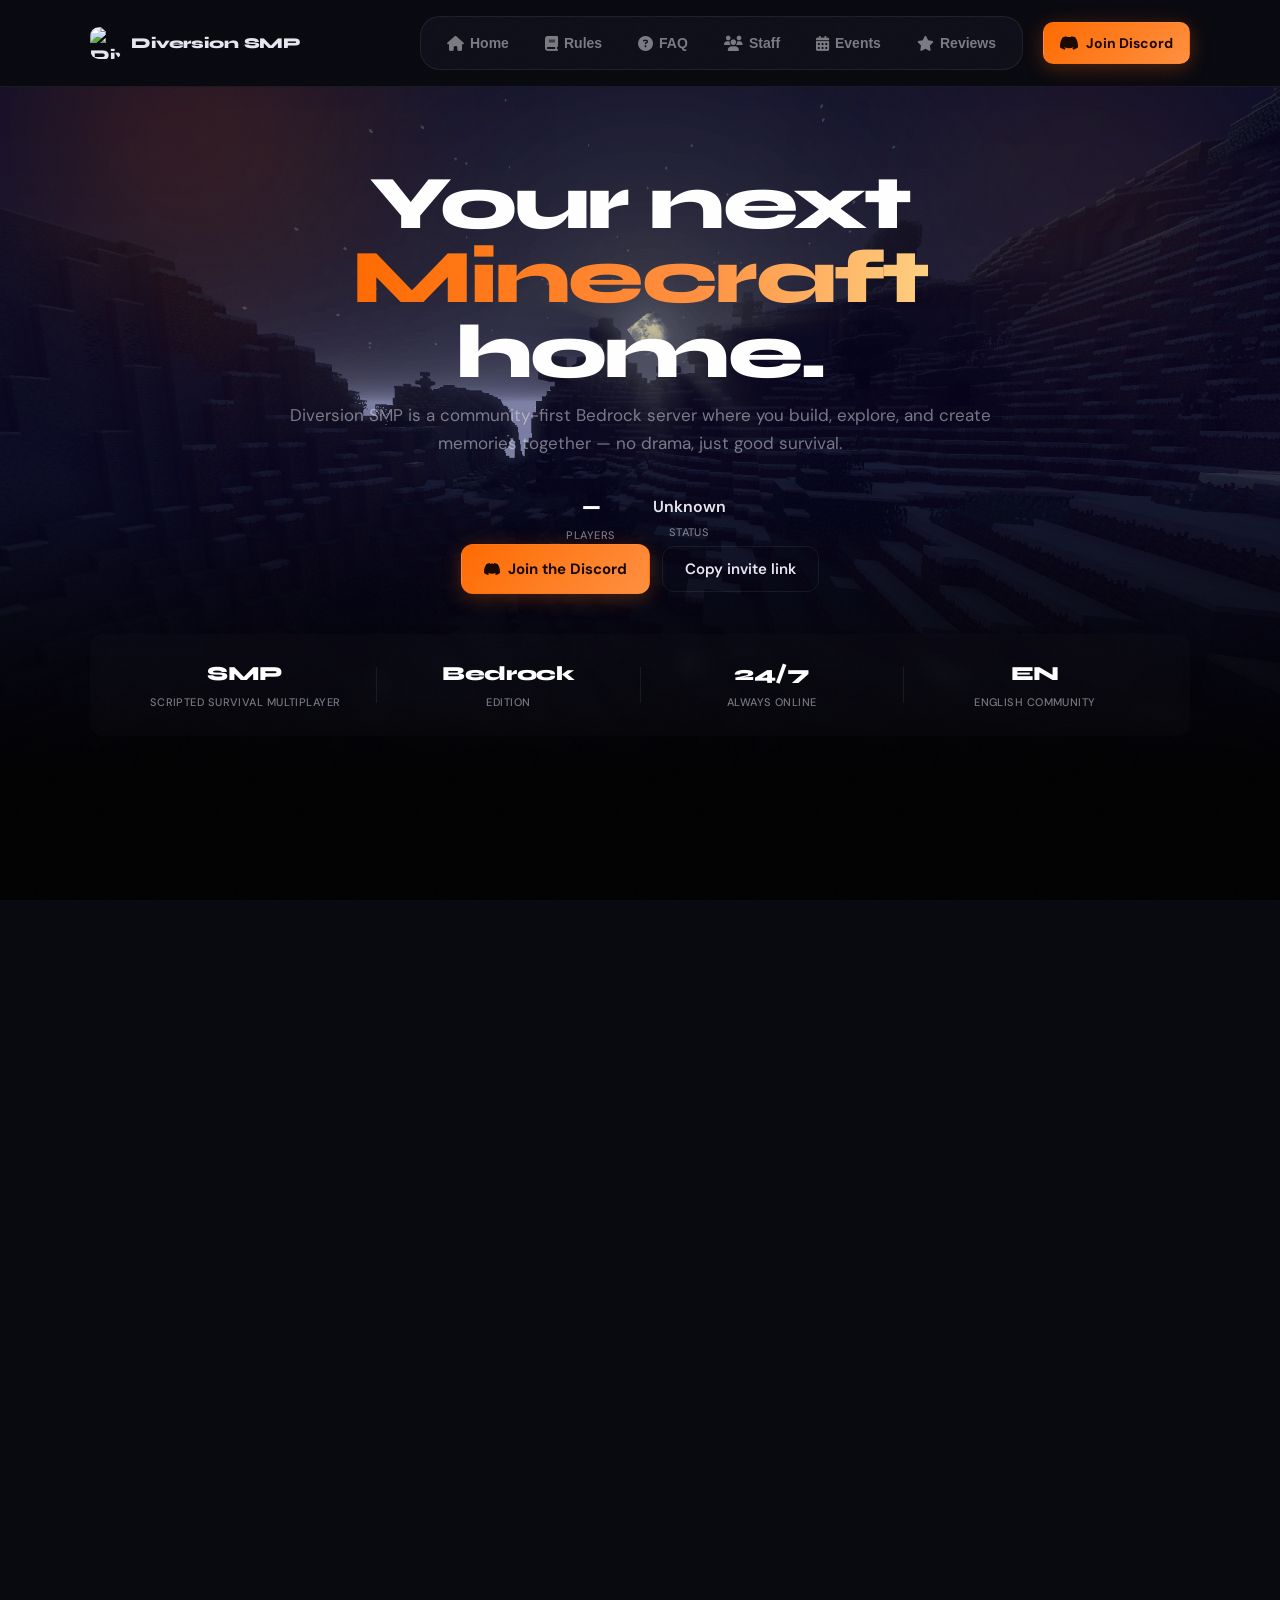
==== commit 9228ad0a: "Event" ====
--- a/index.html
+++ b/index.html
@@ -372,7 +372,7 @@
           <div class="staff-grid">
             <div class="staff-card reveal">
               <div class="staff-avatar-wrap staff-maincharacter-ring">
-                <img class="staff-avatar" src="./assets/optimized/Skins/zyezeon_skins.png" alt="ZyeZeon" width="80" height="80" loading="lazy">
+                <img class="staff-avatar" src="./assets/skins/Skins/zyezeon_skins.png" alt="ZyeZeon" width="80" height="80" loading="lazy">
               </div>
               <div class="staff-info">
                 <span class="staff-badge badge-maincharacter">Main Character</span>
@@ -381,7 +381,7 @@
             </div>
             <div class="staff-card reveal">
               <div class="staff-avatar-wrap staff-maincharacter-ring">
-                <img class="staff-avatar" src="./assets/optimized/Skins/Itxpigs_skins.png" alt="Itxpigs" width="80" height="80" loading="lazy">
+                <img class="staff-avatar" src="./assets/skins/Skins/Itxpigs_skins.png" alt="Itxpigs" width="80" height="80" loading="lazy">
               </div>
               <div class="staff-info">
                 <span class="staff-badge badge-maincharacter">Main Character</span>
@@ -390,7 +390,7 @@
             </div>
             <div class="staff-card reveal">
               <div class="staff-avatar-wrap staff-maincharacter-ring">
-                <img class="staff-avatar" src="./assets/optimized/Skins/itzdukemc_skins.png" alt="DukeMC" width="80" height="80" loading="lazy">
+                <img class="staff-avatar" src="./assets/skins/Skins/itzdukemc_skins.png" alt="DukeMC" width="80" height="80" loading="lazy">
               </div>
               <div class="staff-info">
                 <span class="staff-badge badge-maincharacter">Main Character</span>
@@ -406,7 +406,7 @@
           <div class="staff-grid">
             <div class="staff-card reveal reveal-delay">
               <div class="staff-avatar-wrap staff-networkowner-ring">
-                <img class="staff-avatar" src="./assets/optimized/Skins/Santaopboi12_skins.png" alt="" width="80" height="80" loading="lazy">
+                <img class="staff-avatar" src="./assets/skins/Skins/Santaopboi12_skins.png" alt="" width="80" height="80" loading="lazy">
               </div>
               <div class="staff-info">
                 <span class="staff-badge badge-networkowner">Network Owner</span>
@@ -422,7 +422,7 @@
           <div class="staff-grid">
             <div class="staff-card reveal reveal-delay">
               <div class="staff-avatar-wrap staff-headadmin-ring">
-                <img class="staff-avatar" src="./assets/optimized/Skins/V1nx3228_skins.png" alt="VIPHRO" width="80" height="80" loading="lazy">
+                <img class="staff-avatar" src="./assets/skins/Skins/V1nx3228_skins.png" alt="VIPHRO" width="80" height="80" loading="lazy">
               </div>
               <div class="staff-info">
                 <span class="staff-badge badge-headadmin">Head Admin</span>
@@ -431,7 +431,7 @@
             </div>
             <div class="staff-card reveal reveal-delay">
               <div class="staff-avatar-wrap staff-headadmin-ring">
-                <img class="staff-avatar" src="./assets/optimized/Skins/Slick9368_skins.png" alt="Slick" width="80" height="80" loading="lazy">
+                <img class="staff-avatar" src="./assets/skins/Skins/Slick9368_skins.png" alt="Slick" width="80" height="80" loading="lazy">
               </div>
               <div class="staff-info">
                 <span class="staff-badge badge-headadmin">Head Admin</span>
@@ -447,7 +447,7 @@
           <div class="staff-grid">
             <div class="staff-card reveal reveal-delay">
               <div class="staff-avatar-wrap staff-admin-ring">
-                <img class="staff-avatar" src="./assets/optimized/Skins/Emank13_skins.png" alt="SCP | jayd" width="80" height="80" loading="lazy">
+                <img class="staff-avatar" src="./assets/skins/Skins/Emank13_skins.png" alt="SCP | jayd" width="80" height="80" loading="lazy">
               </div>
               <div class="staff-info">
                 <span class="staff-badge badge-admin">Admin</span>
@@ -456,7 +456,7 @@
             </div>
             <div class="staff-card reveal reveal-delay">
               <div class="staff-avatar-wrap staff-admin-ring">
-                <img class="staff-avatar" src="./assets/optimized/Skins/Goozy0501_skins.png" alt="Goozy" width="80" height="80" loading="lazy">
+                <img class="staff-avatar" src="./assets/skins/Skins/Goozy0501_skins.png" alt="Goozy" width="80" height="80" loading="lazy">
               </div>
               <div class="staff-info">
                 <span class="staff-badge badge-admin">Admin</span>
@@ -472,7 +472,7 @@
           <div class="staff-grid">
             <div class="staff-card reveal reveal-delay">
               <div class="staff-avatar-wrap staff-discordadmin-ring">
-                <img class="staff-avatar" src="./assets/optimized/Skins/VyxelYT_skins.png" alt="VyxelYT" width="80" height="80" loading="lazy">
+                <img class="staff-avatar" src="./assets/skins/Skins/VyxelYT_skins.png" alt="VyxelYT" width="80" height="80" loading="lazy">
               </div>
               <div class="staff-info">
                 <span class="staff-badge badge-discordadmin">Discord Admin</span>
@@ -481,7 +481,7 @@
             </div>
             <div class="staff-card reveal reveal-delay">
               <div class="staff-avatar-wrap staff-discordadmin-ring">
-                <img class="staff-avatar" src="./assets/optimized/Skins/cactusdizzy_skins.png" alt="Cactusdizzy" width="80" height="80" loading="lazy">
+                <img class="staff-avatar" src="./assets/skins/Skins/cactusdizzy_skins.png" alt="Cactusdizzy" width="80" height="80" loading="lazy">
               </div>
               <div class="staff-info">
                 <span class="staff-badge badge-discordadmin">Discord Admin</span>
@@ -490,7 +490,7 @@
             </div>
             <div class="staff-card reveal reveal-delay">
               <div class="staff-avatar-wrap staff-discordadmin-ring">
-                <img class="staff-avatar" src="./assets/optimized/Skins/Oryntyt_skins.png" alt="Orynt" width="80" height="80" loading="lazy">
+                <img class="staff-avatar" src="./assets/skins/Skins/Oryntyt_skins.png" alt="Orynt" width="80" height="80" loading="lazy">
               </div>
               <div class="staff-info">
                 <span class="staff-badge badge-discordadmin">Discord Admin</span>
@@ -499,7 +499,7 @@
             </div>
             <div class="staff-card reveal reveal-delay">
               <div class="staff-avatar-wrap staff-discordadmin-ring">
-                <img class="staff-avatar" src="./assets/optimized/Skins/Maskfellow01_skins.png" alt="Re:Miku" width="80" height="80" loading="lazy">
+                <img class="staff-avatar" src="./assets/skins/Skins/Maskfellow01_skins.png" alt="Re:Miku" width="80" height="80" loading="lazy">
               </div>
               <div class="staff-info">
                 <span class="staff-badge badge-discordadmin">Discord Admin</span>
@@ -508,7 +508,7 @@
             </div>
             <div class="staff-card reveal reveal-delay">
               <div class="staff-avatar-wrap staff-discordadmin-ring">
-                <img class="staff-avatar" src="./assets/optimized/Skins/iiifyglewiii_skins.png" alt="IIIFYGLEWIII" width="80" height="80" loading="lazy">
+                <img class="staff-avatar" src="./assets/skins/Skins/iiifyglewiii_skins.png" alt="IIIFYGLEWIII" width="80" height="80" loading="lazy">
               </div>
               <div class="staff-info">
                 <span class="staff-badge badge-discordadmin">Discord Admin</span>
@@ -517,7 +517,7 @@
             </div>
             <div class="staff-card reveal reveal-delay">
               <div class="staff-avatar-wrap staff-discordadmin-ring">
-                <img class="staff-avatar" src="./assets/optimized/Skins/notskullo_skins.png" alt="Notskullo" width="80" height="80" loading="lazy">
+                <img class="staff-avatar" src="./assets/skins/Skins/notskullo_skins.png" alt="Notskullo" width="80" height="80" loading="lazy">
               </div>
               <div class="staff-info">
                 <span class="staff-badge badge-discordadmin">Discord Admin</span>
@@ -526,7 +526,7 @@
             </div>
             <div class="staff-card reveal reveal-delay">
               <div class="staff-avatar-wrap staff-discordadmin-ring">
-                <img class="staff-avatar" src="./assets/optimized/Skins/Alexander6181_skins.png" alt="Alexander6181" width="80" height="80" loading="lazy">
+                <img class="staff-avatar" src="./assets/skins/Skins/Alexander6181_skins.png" alt="Alexander6181" width="80" height="80" loading="lazy">
               </div>
               <div class="staff-info">
                 <span class="staff-badge badge-discordadmin">Discord Admin</span>
@@ -542,7 +542,7 @@
           <div class="staff-grid">
             <div class="staff-card reveal reveal-delay">
               <div class="staff-avatar-wrap staff-mcadmin-ring">
-                <img class="staff-avatar" src="./assets/optimized/Skins/PFTSSunnySideUp_skins.png" alt="Azula" width="80" height="80" loading="lazy">
+                <img class="staff-avatar" src="./assets/skins/Skins/PFTSSunnySideUp_skins.png" alt="Azula" width="80" height="80" loading="lazy">
               </div>
               <div class="staff-info">
                 <span class="staff-badge badge-mcadmin">MC Admin</span>
@@ -551,7 +551,7 @@
             </div>
             <div class="staff-card reveal reveal-delay">
               <div class="staff-avatar-wrap staff-mcadmin-ring">
-                <img class="staff-avatar" src="./assets/optimized/Skins/TT WuxMC_skins.png" alt="Wux" width="80" height="80" loading="lazy">
+                <img class="staff-avatar" src="./assets/skins/Skins/TT WuxMC_skins.png" alt="Wux" width="80" height="80" loading="lazy">
               </div>
               <div class="staff-info">
                 <span class="staff-badge badge-mcadmin">MC Admin</span>
@@ -567,7 +567,7 @@
           <div class="staff-grid">
             <div class="staff-card reveal reveal-delay">
               <div class="staff-avatar-wrap staff-manager-ring">
-                <img class="staff-avatar" src="./assets/optimized/Skins/Fxlsry on TT_skins.png" alt="Fxlsry" width="80" height="80" loading="lazy">
+                <img class="staff-avatar" src="./assets/skins/Skins/Fxlsry on TT_skins.png" alt="Fxlsry" width="80" height="80" loading="lazy">
               </div>
               <div class="staff-info">
                 <span class="staff-badge badge-manager">Manager</span>
@@ -583,7 +583,7 @@
           <div class="staff-grid">
             <div class="staff-card reveal reveal-delay">
               <div class="staff-avatar-wrap staff-developer-ring">
-                <img class="staff-avatar" src="./assets/optimized/Skins/IsThatTheo_skins.png" alt="Niftymoonz" width="80" height="80" loading="lazy">
+                <img class="staff-avatar" src="./assets/skins/Skins/IsThatTheo_skins.png" alt="Niftymoonz" width="80" height="80" loading="lazy">
               </div>
               <div class="staff-info">
                 <span class="staff-badge badge-developer">Developer</span>
@@ -592,7 +592,7 @@
             </div>
             <div class="staff-card reveal reveal-delay">
               <div class="staff-avatar-wrap staff-developer-ring">
-                <img class="staff-avatar" src="./assets/optimized/Skins/jackblacklike_skins.png" alt="ALMIX" width="80" height="80" loading="lazy">
+                <img class="staff-avatar" src="./assets/skins/Skins/jackblacklike_skins.png" alt="ALMIX" width="80" height="80" loading="lazy">
               </div>
               <div class="staff-info">
                 <span class="staff-badge badge-developer">Developer</span>
@@ -608,7 +608,7 @@
           <div class="staff-grid">
             <div class="staff-card reveal reveal-delay">
               <div class="staff-avatar-wrap staff-moderator-ring">
-                <img class="staff-avatar" src="./assets/optimized/Skins/alokgamperpero_skins.png" alt="Shadow032871" width="80" height="80" loading="lazy">
+                <img class="staff-avatar" src="./assets/skins/Skins/alokgamperpero_skins.png" alt="Shadow032871" width="80" height="80" loading="lazy">
               </div>
               <div class="staff-info">
                 <span class="staff-badge badge-moderator">Moderator</span>
@@ -617,7 +617,7 @@
             </div>
             <div class="staff-card reveal reveal-delay">
               <div class="staff-avatar-wrap staff-moderator-ring">
-                <img class="staff-avatar" src="./assets/optimized/Skins/DJRose6344_skins.png" alt="TheRat" width="80" height="80" loading="lazy">
+                <img class="staff-avatar" src="./assets/skins/Skins/DJRose6344_skins.png" alt="TheRat" width="80" height="80" loading="lazy">
               </div>
               <div class="staff-info">
                 <span class="staff-badge badge-moderator">Moderator</span>
@@ -626,7 +626,7 @@
             </div>
             <div class="staff-card reveal reveal-delay">
               <div class="staff-avatar-wrap staff-moderator-ring">
-                <img class="staff-avatar" src="./assets/optimized/Skins/Lamb_skins.png" alt="Lamb" width="80" height="80" loading="lazy">
+                <img class="staff-avatar" src="./assets/skins/Skins/Lamb_skins.png" alt="Lamb" width="80" height="80" loading="lazy">
               </div>
               <div class="staff-info">
                 <span class="staff-badge badge-moderator">Moderator</span>
@@ -642,7 +642,7 @@
           <div class="staff-grid">
             <div class="staff-card reveal reveal-delay">
               <div class="staff-avatar-wrap staff-partnermanager-ring">
-                <img class="staff-avatar" src="./assets/optimized/Skins/MasterVeil7084_skins.png" alt="S_mark55" width="80" height="80" loading="lazy">
+                <img class="staff-avatar" src="./assets/skins/Skins/MasterVeil7084_skins.png" alt="S_mark55" width="80" height="80" loading="lazy">
               </div>
               <div class="staff-info">
                 <span class="staff-badge badge-partnermanager">Partner Manager</span>
@@ -651,7 +651,7 @@
             </div>
             <div class="staff-card reveal reveal-delay">
               <div class="staff-avatar-wrap staff-partnermanager-ring">
-                <img class="staff-avatar" src="./assets/optimized/Skins/TTVpeanutsky_skins.png" alt="Peanutskywalker" width="80" height="80" loading="lazy">
+                <img class="staff-avatar" src="./assets/skins/Skins/TTVpeanutsky_skins.png" alt="Peanutskywalker" width="80" height="80" loading="lazy">
               </div>
               <div class="staff-info">
                 <span class="staff-badge badge-partnermanager">Partner Manager</span>
@@ -667,7 +667,7 @@
           <div class="staff-grid">
             <div class="staff-card reveal reveal-delay">
               <div class="staff-avatar-wrap staff-eventmanager-ring">
-                <img class="staff-avatar" src="./assets/optimized/Skins/imperialknight_skins.png" alt="Amircansen4" width="80" height="80" loading="lazy">
+                <img class="staff-avatar" src="./assets/skins/Skins/imperialknight_skins.png" alt="Amircansen4" width="80" height="80" loading="lazy">
               </div>
               <div class="staff-info">
                 <span class="staff-badge badge-eventmanager">Event Manager</span>
@@ -676,7 +676,7 @@
             </div>
             <div class="staff-card reveal reveal-delay">
               <div class="staff-avatar-wrap staff-eventmanager-ring">
-                <img class="staff-avatar" src="./assets/optimized/Skins/DancyPoet110424_skins.png" alt="Dancy" width="80" height="80" loading="lazy">
+                <img class="staff-avatar" src="./assets/skins/Skins/DancyPoet110424_skins.png" alt="Dancy" width="80" height="80" loading="lazy">
               </div>
               <div class="staff-info">
                 <span class="staff-badge badge-eventmanager">Event Manager</span>
--- a/style.css
+++ b/style.css
@@ -77,7 +77,6 @@
   position: sticky;
   top: 0;
   z-index: 100;
-  position: relative; 
   background: rgba(9, 9, 16, .92);
   -webkit-backdrop-filter: blur(12px);
   backdrop-filter: blur(12px);
@@ -190,6 +189,15 @@
   .nav-tabs { display: none !important; } 
   .discord-desktop { display: flex !important; order: 2; }
   .mobile-menu-btn { display: flex !important; order: 3; }
+  .noise,
+  .orb,
+  .cta-orb {
+    display: none;
+  }
+  .site-header {
+    -webkit-backdrop-filter: none;
+    backdrop-filter: none;
+  }
 }
 .mobile-menu-tabs {
   display: flex;
@@ -384,6 +392,13 @@
 }
 .card-header {
   display: flex;
+  align-items: center;
+  gap: 10px;
+  padding: 12px 16px;
+  border-bottom: 1px solid var(--border);
+  background: rgba(255,255,255,.02);
+}
+
 /* Center hero text and actions when the side card is removed */
 .hero-copy {
   display: flex;
@@ -428,12 +443,6 @@
 }
 
 .hero-cta { justify-content: center; }
-  align-items: center;
-  gap: 10px;
-  padding: 12px 16px;
-  border-bottom: 1px solid var(--border);
-  background: rgba(255,255,255,.02);
-}
 .card-dots { display: flex; gap: 7px; }
 .dot { width: 11px; height: 11px; border-radius: 50%; }
 .dot.r { background: #ff5f57; }
@@ -533,6 +542,8 @@
 }
 .tab-content.active {
   display: block;
+  content-visibility: auto;
+  contain-intrinsic-size: 900px;
 }
 
 #home-tab {
@@ -710,6 +721,12 @@
 
 /* ===== SECTIONS ===== */
 .section { padding: 90px 0; }
+.section,
+.rules-section,
+.staff-role-section {
+  content-visibility: auto;
+  contain-intrinsic-size: 720px;
+}
 .section-header { margin-bottom: 52px; }
 .section-eyebrow {
   font-size: 12px;
@@ -879,37 +896,69 @@
 }
 
 /* ===== EVENTS ===== */
-.events-grid {
+.events-header {
+  max-width: 760px;
+  margin-inline: auto;
+  text-align: center;
+}
+
+.events-content {
+  max-width: 880px;
+  margin: 0 auto;
+  padding-top: 12px;
+}
+
+.event-card {
   display: grid;
-  grid-template-columns: 1fr;
-  gap: 20px;
-  max-width: 900px;
-  margin: 0 auto;
-}
-
-.event-card {
-  background: var(--bg3);
-  border: 1px solid var(--border);
-  border-radius: 18px;
-  padding: 28px 24px;
-  box-shadow: 0 20px 60px rgba(0,0,0,.35);
-  position: relative;
-  overflow: hidden;
-}
-
-.event-card::before {
-  content: '';
-  position: absolute;
-  inset: -2px;
-  background: radial-gradient(600px 220px at 20% 0%, rgba(255,106,0,.22), transparent 60%),
-              radial-gradient(500px 200px at 90% 10%, rgba(255,144,64,.14), transparent 55%);
-  opacity: .7;
-  pointer-events: none;
-}
-
-.event-card > * {
-  position: relative;
-  z-index: 1;
+  grid-template-columns: 132px 1fr;
+  gap: 28px;
+  align-items: stretch;
+  background:
+    linear-gradient(180deg, rgba(255,255,255,.035), rgba(255,255,255,.01)),
+    #101018;
+  border: 1px solid rgba(255,255,255,.10);
+  border-radius: 8px;
+  padding: 18px;
+  box-shadow: 0 24px 70px rgba(0,0,0,.34);
+}
+
+.event-date-block {
+  min-height: 100%;
+  border: 1px solid rgba(255,255,255,.12);
+  border-radius: 8px;
+  background:
+    linear-gradient(180deg, rgba(74,222,128,.10), rgba(45,212,191,.04)),
+    rgba(0,0,0,.16);
+  display: flex;
+  flex-direction: column;
+  justify-content: center;
+  align-items: center;
+  padding: 18px 12px;
+  text-align: center;
+}
+
+.event-day,
+.event-month {
+  color: var(--muted);
+  font-size: 12px;
+  font-weight: 800;
+  letter-spacing: 0;
+  text-transform: uppercase;
+}
+
+.event-number {
+  font-family: 'Syne', sans-serif;
+  color: #fff;
+  font-size: 48px;
+  font-weight: 800;
+  line-height: .95;
+  letter-spacing: 0;
+  margin: 7px 0;
+}
+
+.event-main {
+  min-width: 0;
+  padding: 6px 4px 2px 0;
 }
 
 .event-top {
@@ -924,92 +973,118 @@
 .event-pill {
   display: inline-flex;
   align-items: center;
-  padding: 6px 14px;
+  min-height: 30px;
+  padding: 6px 12px;
   border-radius: 999px;
-  border: 1px solid var(--orange-border);
-  background: var(--orange-dim);
-  color: var(--orange2);
+  border: 1px solid rgba(74,222,128,.28);
+  background: rgba(74,222,128,.09);
+  color: #86efac;
   font-size: 12px;
   font-weight: 800;
-  letter-spacing: .02em;
+  letter-spacing: 0;
+  text-transform: uppercase;
 }
 
 .event-date {
-  color: var(--muted);
-  font-weight: 600;
-  font-size: 14px;
+  color: #e8e6f0;
+  font-family: 'Syne', sans-serif;
+  font-weight: 800;
+  font-size: 15px;
+  letter-spacing: 0;
 }
 
 .event-title {
   font-family: 'Syne', sans-serif;
-  font-size: 26px;
-  font-weight: 900;
+  font-size: clamp(28px, 4vw, 42px);
+  font-weight: 800;
   color: #fff;
-  letter-spacing: -0.02em;
-  margin-bottom: 10px;
+  letter-spacing: 0;
+  line-height: 1.05;
+  margin-bottom: 12px;
 }
 
 .event-desc {
-  color: var(--muted);
+  color: rgba(232,230,240,.72);
   font-size: 15px;
-  line-height: 1.75;
-  margin-bottom: 18px;
+  line-height: 1.7;
+  max-width: 680px;
+  margin-bottom: 20px;
 }
 
 .event-meta {
   display: grid;
-  grid-template-columns: 1fr;
-  gap: 12px;
-  margin-bottom: 18px;
+  grid-template-columns: repeat(2, minmax(0, 1fr));
+  gap: 1px;
+  overflow: hidden;
+  border: 1px solid var(--border);
+  border-radius: 8px;
+  background: var(--border);
+  margin-bottom: 16px;
 }
 
 .event-meta-item {
-  border: 1px solid var(--border);
-  background: rgba(255,255,255,.02);
-  border-radius: 14px;
-  padding: 14px 14px;
+  min-width: 0;
+  background: rgba(9,9,16,.72);
+  padding: 14px;
 }
 
 .event-meta-label {
   display: block;
-  color: var(--muted);
+  color: rgba(232,230,240,.48);
   font-weight: 800;
-  letter-spacing: .06em;
+  letter-spacing: 0;
   text-transform: uppercase;
   font-size: 11px;
-  margin-bottom: 6px;
+  margin-bottom: 5px;
 }
 
 .event-meta-val {
+  display: block;
   color: var(--text);
   font-weight: 700;
   font-size: 14px;
-}
-
-.event-actions {
-  display: flex;
-  flex-wrap: wrap;
-  gap: 12px;
-  align-items: center;
-  margin-bottom: 10px;
-}
-
-.event-details {
-  margin-top: 14px;
-  padding-top: 14px;
-  border-top: 1px solid var(--border);
-}
-
-.event-details p {
-  color: var(--muted);
+  line-height: 1.35;
+  overflow-wrap: break-word;
+}
+
+.event-note {
+  color: #67e8f9;
   font-size: 14px;
-  line-height: 1.75;
-  margin-bottom: 10px;
-}
-.event-details p:last-child { margin-bottom: 0; }
-
-@media (min-width: 800px) {
-  .event-meta { grid-template-columns: 1fr 1fr; }
+  font-weight: 700;
+  line-height: 1.5;
+}
+
+@media (max-width: 799px) {
+  .events-content {
+    padding-top: 36px;
+  }
+
+  .event-card {
+    grid-template-columns: 1fr;
+    gap: 16px;
+    padding: 14px;
+  }
+
+  .event-date-block {
+    min-height: auto;
+    flex-direction: row;
+    gap: 10px;
+    justify-content: flex-start;
+    padding: 14px;
+  }
+
+  .event-number {
+    font-size: 34px;
+    margin: 0;
+  }
+
+  .event-main {
+    padding: 0;
+  }
+
+  .event-meta {
+    grid-template-columns: 1fr;
+  }
 }
 
 .staff-grid {
@@ -1923,10 +1998,12 @@
   .mobile-menu-btn {
     display: flex;
     flex-direction: column;
+    align-items: center;
+    justify-content: center;
     gap: 4px;
     width: 40px;
     height: 40px;
-    padding: 8px;
+    padding: 0;
     background: rgba(255,255,255,.05);
     border: 1px solid var(--border);
     border-radius: 10px;
@@ -1937,7 +2014,7 @@
   }
   
   .mobile-menu-btn span {
-    width: 99%;
+    width: 20px;
     height: 2px;
     background: var(--text);
     border-radius: 2px;
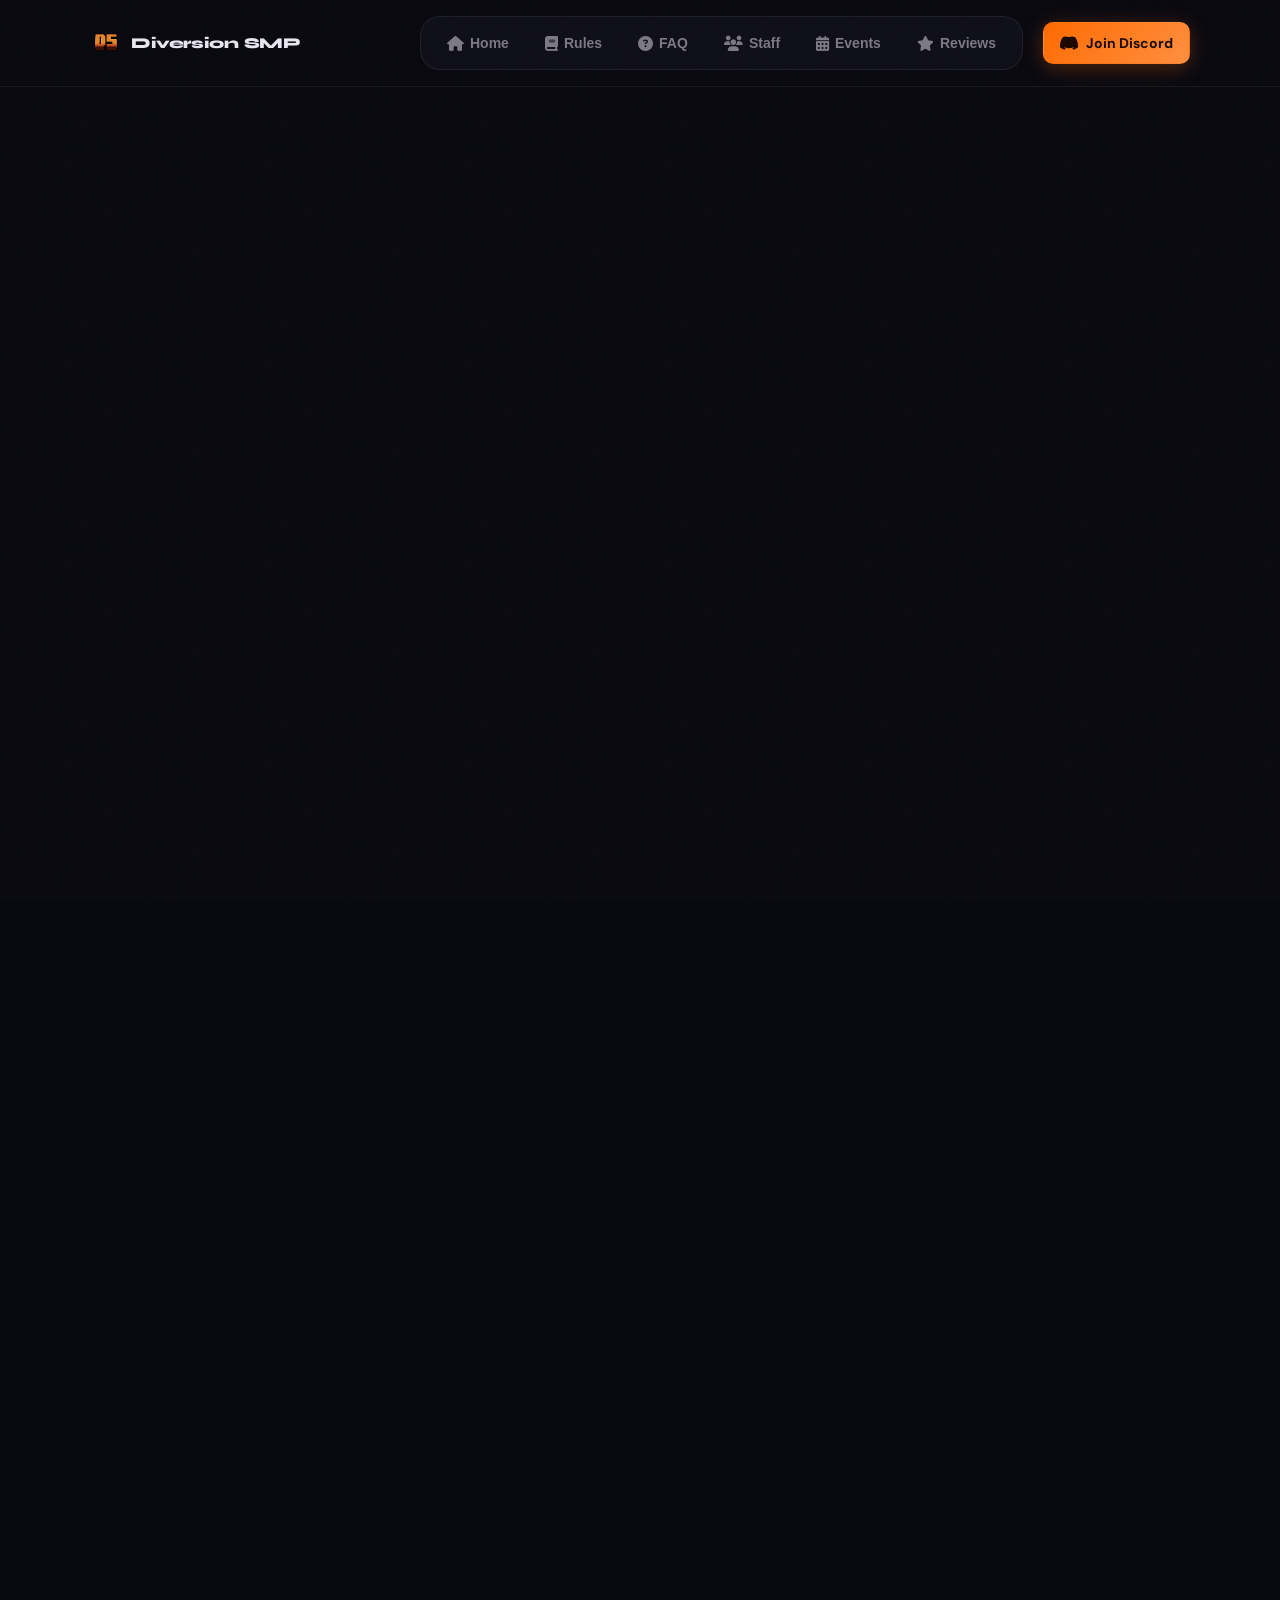
==== commit 37a2c362: "Update index.html" ====
--- a/index.html
+++ b/index.html
@@ -5,7 +5,7 @@
   <meta name="viewport" content="width=device-width,initial-scale=1" />
   <title>Diversion SMP — Minecraft Bedrock Community</title>
   <meta name="description" content="Diversion SMP – English-speaking Minecraft Bedrock SMP. Join the community on Discord." />
-  <link rel="icon" type="image/png" href="./assets/Diversion-Logo (no background).png" />
+  <link rel="icon" type="image/png" href="./assets/diversion-logo.png" />
 
   <!-- SEO -->
   <meta name="robots" content="index, follow" />
@@ -22,7 +22,7 @@
   <link rel="preconnect" href="https://fonts.gstatic.com" crossorigin>
   <link rel="preconnect" href="https://cdnjs.cloudflare.com" crossorigin>
   <link rel="preload" as="image" href="./assets/hero-picture.png" fetchpriority="high">
-  <link rel="preload" as="image" href="./assets/optimized/diversion-logo-128.png">
+  <link rel="preload" as="image" href="./assets/diversion-logo.png">
   <link href="https://fonts.googleapis.com/css2?family=Syne:wght@700;800&family=DM+Sans:wght@400;500;600&display=swap" rel="stylesheet">
   <link rel="preload" href="https://cdnjs.cloudflare.com/ajax/libs/font-awesome/6.6.0/css/all.min.css" as="style" onload="this.onload=null;this.rel='stylesheet'">
   <noscript><link rel="stylesheet" href="https://cdnjs.cloudflare.com/ajax/libs/font-awesome/6.6.0/css/all.min.css"></noscript>
@@ -44,7 +44,7 @@
   <header class="site-header">
     <div class="container header-inner">
 <a class="logo" href="#">
-        <img class="logo-img" src="./assets/optimized/diversion-logo-128.png" alt="Diversion SMP" width="32" height="32" loading="eager" decoding="async" fetchpriority="high">
+        <img class="logo-img" src="./assets/diversion-logo.png" alt="Diversion SMP" width="32" height="32" loading="eager" decoding="async" fetchpriority="high">
         <span>Diversion SMP</span>
       </a>
 
@@ -372,7 +372,7 @@
           <div class="staff-grid">
             <div class="staff-card reveal">
               <div class="staff-avatar-wrap staff-maincharacter-ring">
-                <img class="staff-avatar" src="./assets/skins/Skins/zyezeon_skins.png" alt="ZyeZeon" width="80" height="80" loading="lazy">
+                <img class="staff-avatar" src="./assets/optimized/Skins/zyezeon_skins.png" alt="ZyeZeon" width="80" height="80" loading="lazy">
               </div>
               <div class="staff-info">
                 <span class="staff-badge badge-maincharacter">Main Character</span>
@@ -381,7 +381,7 @@
             </div>
             <div class="staff-card reveal">
               <div class="staff-avatar-wrap staff-maincharacter-ring">
-                <img class="staff-avatar" src="./assets/skins/Skins/Itxpigs_skins.png" alt="Itxpigs" width="80" height="80" loading="lazy">
+                <img class="staff-avatar" src="./assets/optimized/Skins/Itxpigs_skins.png" alt="Itxpigs" width="80" height="80" loading="lazy">
               </div>
               <div class="staff-info">
                 <span class="staff-badge badge-maincharacter">Main Character</span>
@@ -390,7 +390,7 @@
             </div>
             <div class="staff-card reveal">
               <div class="staff-avatar-wrap staff-maincharacter-ring">
-                <img class="staff-avatar" src="./assets/skins/Skins/itzdukemc_skins.png" alt="DukeMC" width="80" height="80" loading="lazy">
+                <img class="staff-avatar" src="./assets/optimized/Skins/itzdukemc_skins.png" alt="DukeMC" width="80" height="80" loading="lazy">
               </div>
               <div class="staff-info">
                 <span class="staff-badge badge-maincharacter">Main Character</span>
@@ -406,7 +406,7 @@
           <div class="staff-grid">
             <div class="staff-card reveal reveal-delay">
               <div class="staff-avatar-wrap staff-networkowner-ring">
-                <img class="staff-avatar" src="./assets/skins/Skins/Santaopboi12_skins.png" alt="" width="80" height="80" loading="lazy">
+                <img class="staff-avatar" src="./assets/optimized/Skins/Santaopboi12_skins.png" alt="" width="80" height="80" loading="lazy">
               </div>
               <div class="staff-info">
                 <span class="staff-badge badge-networkowner">Network Owner</span>
@@ -422,7 +422,7 @@
           <div class="staff-grid">
             <div class="staff-card reveal reveal-delay">
               <div class="staff-avatar-wrap staff-headadmin-ring">
-                <img class="staff-avatar" src="./assets/skins/Skins/V1nx3228_skins.png" alt="VIPHRO" width="80" height="80" loading="lazy">
+                <img class="staff-avatar" src="./assets/optimized/Skins/V1nx3228_skins.png" alt="VIPHRO" width="80" height="80" loading="lazy">
               </div>
               <div class="staff-info">
                 <span class="staff-badge badge-headadmin">Head Admin</span>
@@ -431,7 +431,7 @@
             </div>
             <div class="staff-card reveal reveal-delay">
               <div class="staff-avatar-wrap staff-headadmin-ring">
-                <img class="staff-avatar" src="./assets/skins/Skins/Slick9368_skins.png" alt="Slick" width="80" height="80" loading="lazy">
+                <img class="staff-avatar" src="./assets/optimized/Skins/Slick9368_skins.png" alt="Slick" width="80" height="80" loading="lazy">
               </div>
               <div class="staff-info">
                 <span class="staff-badge badge-headadmin">Head Admin</span>
@@ -447,7 +447,7 @@
           <div class="staff-grid">
             <div class="staff-card reveal reveal-delay">
               <div class="staff-avatar-wrap staff-admin-ring">
-                <img class="staff-avatar" src="./assets/skins/Skins/Emank13_skins.png" alt="SCP | jayd" width="80" height="80" loading="lazy">
+                <img class="staff-avatar" src="./assets/optimized/Skins/Emank13_skins.png" alt="SCP | jayd" width="80" height="80" loading="lazy">
               </div>
               <div class="staff-info">
                 <span class="staff-badge badge-admin">Admin</span>
@@ -456,7 +456,7 @@
             </div>
             <div class="staff-card reveal reveal-delay">
               <div class="staff-avatar-wrap staff-admin-ring">
-                <img class="staff-avatar" src="./assets/skins/Skins/Goozy0501_skins.png" alt="Goozy" width="80" height="80" loading="lazy">
+                <img class="staff-avatar" src="./assets/optimized/Skins/Goozy0501_skins.png" alt="Goozy" width="80" height="80" loading="lazy">
               </div>
               <div class="staff-info">
                 <span class="staff-badge badge-admin">Admin</span>
@@ -472,7 +472,7 @@
           <div class="staff-grid">
             <div class="staff-card reveal reveal-delay">
               <div class="staff-avatar-wrap staff-discordadmin-ring">
-                <img class="staff-avatar" src="./assets/skins/Skins/VyxelYT_skins.png" alt="VyxelYT" width="80" height="80" loading="lazy">
+                <img class="staff-avatar" src="./assets/optimized/Skins/VyxelYT_skins.png" alt="VyxelYT" width="80" height="80" loading="lazy">
               </div>
               <div class="staff-info">
                 <span class="staff-badge badge-discordadmin">Discord Admin</span>
@@ -481,7 +481,7 @@
             </div>
             <div class="staff-card reveal reveal-delay">
               <div class="staff-avatar-wrap staff-discordadmin-ring">
-                <img class="staff-avatar" src="./assets/skins/Skins/cactusdizzy_skins.png" alt="Cactusdizzy" width="80" height="80" loading="lazy">
+                <img class="staff-avatar" src="./assets/optimized/Skins/cactusdizzy_skins.png" alt="Cactusdizzy" width="80" height="80" loading="lazy">
               </div>
               <div class="staff-info">
                 <span class="staff-badge badge-discordadmin">Discord Admin</span>
@@ -490,7 +490,7 @@
             </div>
             <div class="staff-card reveal reveal-delay">
               <div class="staff-avatar-wrap staff-discordadmin-ring">
-                <img class="staff-avatar" src="./assets/skins/Skins/Oryntyt_skins.png" alt="Orynt" width="80" height="80" loading="lazy">
+                <img class="staff-avatar" src="./assets/optimized/Skins/Oryntyt_skins.png" alt="Orynt" width="80" height="80" loading="lazy">
               </div>
               <div class="staff-info">
                 <span class="staff-badge badge-discordadmin">Discord Admin</span>
@@ -499,7 +499,7 @@
             </div>
             <div class="staff-card reveal reveal-delay">
               <div class="staff-avatar-wrap staff-discordadmin-ring">
-                <img class="staff-avatar" src="./assets/skins/Skins/Maskfellow01_skins.png" alt="Re:Miku" width="80" height="80" loading="lazy">
+                <img class="staff-avatar" src="./assets/optimized/Skins/Maskfellow01_skins.png" alt="Re:Miku" width="80" height="80" loading="lazy">
               </div>
               <div class="staff-info">
                 <span class="staff-badge badge-discordadmin">Discord Admin</span>
@@ -508,7 +508,7 @@
             </div>
             <div class="staff-card reveal reveal-delay">
               <div class="staff-avatar-wrap staff-discordadmin-ring">
-                <img class="staff-avatar" src="./assets/skins/Skins/iiifyglewiii_skins.png" alt="IIIFYGLEWIII" width="80" height="80" loading="lazy">
+                <img class="staff-avatar" src="./assets/optimized/Skins/iiifyglewiii_skins.png" alt="IIIFYGLEWIII" width="80" height="80" loading="lazy">
               </div>
               <div class="staff-info">
                 <span class="staff-badge badge-discordadmin">Discord Admin</span>
@@ -517,7 +517,7 @@
             </div>
             <div class="staff-card reveal reveal-delay">
               <div class="staff-avatar-wrap staff-discordadmin-ring">
-                <img class="staff-avatar" src="./assets/skins/Skins/notskullo_skins.png" alt="Notskullo" width="80" height="80" loading="lazy">
+                <img class="staff-avatar" src="./assets/optimized/Skins/notskullo_skins.png" alt="Notskullo" width="80" height="80" loading="lazy">
               </div>
               <div class="staff-info">
                 <span class="staff-badge badge-discordadmin">Discord Admin</span>
@@ -526,7 +526,7 @@
             </div>
             <div class="staff-card reveal reveal-delay">
               <div class="staff-avatar-wrap staff-discordadmin-ring">
-                <img class="staff-avatar" src="./assets/skins/Skins/Alexander6181_skins.png" alt="Alexander6181" width="80" height="80" loading="lazy">
+                <img class="staff-avatar" src="./assets/optimized/Skins/Alexander6181_skins.png" alt="Alexander6181" width="80" height="80" loading="lazy">
               </div>
               <div class="staff-info">
                 <span class="staff-badge badge-discordadmin">Discord Admin</span>
@@ -542,7 +542,7 @@
           <div class="staff-grid">
             <div class="staff-card reveal reveal-delay">
               <div class="staff-avatar-wrap staff-mcadmin-ring">
-                <img class="staff-avatar" src="./assets/skins/Skins/PFTSSunnySideUp_skins.png" alt="Azula" width="80" height="80" loading="lazy">
+                <img class="staff-avatar" src="./assets/optimized/Skins/PFTSSunnySideUp_skins.png" alt="Azula" width="80" height="80" loading="lazy">
               </div>
               <div class="staff-info">
                 <span class="staff-badge badge-mcadmin">MC Admin</span>
@@ -551,7 +551,7 @@
             </div>
             <div class="staff-card reveal reveal-delay">
               <div class="staff-avatar-wrap staff-mcadmin-ring">
-                <img class="staff-avatar" src="./assets/skins/Skins/TT WuxMC_skins.png" alt="Wux" width="80" height="80" loading="lazy">
+                <img class="staff-avatar" src="./assets/optimized/Skins/TT WuxMC_skins.png" alt="Wux" width="80" height="80" loading="lazy">
               </div>
               <div class="staff-info">
                 <span class="staff-badge badge-mcadmin">MC Admin</span>
@@ -567,7 +567,7 @@
           <div class="staff-grid">
             <div class="staff-card reveal reveal-delay">
               <div class="staff-avatar-wrap staff-manager-ring">
-                <img class="staff-avatar" src="./assets/skins/Skins/Fxlsry on TT_skins.png" alt="Fxlsry" width="80" height="80" loading="lazy">
+                <img class="staff-avatar" src="./assets/optimized/Skins/Fxlsry on TT_skins.png" alt="Fxlsry" width="80" height="80" loading="lazy">
               </div>
               <div class="staff-info">
                 <span class="staff-badge badge-manager">Manager</span>
@@ -583,7 +583,7 @@
           <div class="staff-grid">
             <div class="staff-card reveal reveal-delay">
               <div class="staff-avatar-wrap staff-developer-ring">
-                <img class="staff-avatar" src="./assets/skins/Skins/IsThatTheo_skins.png" alt="Niftymoonz" width="80" height="80" loading="lazy">
+                <img class="staff-avatar" src="./assets/optimized/Skins/IsThatTheo_skins.png" alt="Niftymoonz" width="80" height="80" loading="lazy">
               </div>
               <div class="staff-info">
                 <span class="staff-badge badge-developer">Developer</span>
@@ -592,7 +592,7 @@
             </div>
             <div class="staff-card reveal reveal-delay">
               <div class="staff-avatar-wrap staff-developer-ring">
-                <img class="staff-avatar" src="./assets/skins/Skins/jackblacklike_skins.png" alt="ALMIX" width="80" height="80" loading="lazy">
+                <img class="staff-avatar" src="./assets/optimized/Skins/jackblacklike_skins.png" alt="ALMIX" width="80" height="80" loading="lazy">
               </div>
               <div class="staff-info">
                 <span class="staff-badge badge-developer">Developer</span>
@@ -608,7 +608,7 @@
           <div class="staff-grid">
             <div class="staff-card reveal reveal-delay">
               <div class="staff-avatar-wrap staff-moderator-ring">
-                <img class="staff-avatar" src="./assets/skins/Skins/alokgamperpero_skins.png" alt="Shadow032871" width="80" height="80" loading="lazy">
+                <img class="staff-avatar" src="./assets/optimized/Skins/alokgamperpero_skins.png" alt="Shadow032871" width="80" height="80" loading="lazy">
               </div>
               <div class="staff-info">
                 <span class="staff-badge badge-moderator">Moderator</span>
@@ -617,7 +617,7 @@
             </div>
             <div class="staff-card reveal reveal-delay">
               <div class="staff-avatar-wrap staff-moderator-ring">
-                <img class="staff-avatar" src="./assets/skins/Skins/DJRose6344_skins.png" alt="TheRat" width="80" height="80" loading="lazy">
+                <img class="staff-avatar" src="./assets/optimized/Skins/DJRose6344_skins.png" alt="TheRat" width="80" height="80" loading="lazy">
               </div>
               <div class="staff-info">
                 <span class="staff-badge badge-moderator">Moderator</span>
@@ -626,7 +626,7 @@
             </div>
             <div class="staff-card reveal reveal-delay">
               <div class="staff-avatar-wrap staff-moderator-ring">
-                <img class="staff-avatar" src="./assets/skins/Skins/Lamb_skins.png" alt="Lamb" width="80" height="80" loading="lazy">
+                <img class="staff-avatar" src="./assets/optimized/Skins/Lamb_skins.png" alt="Lamb" width="80" height="80" loading="lazy">
               </div>
               <div class="staff-info">
                 <span class="staff-badge badge-moderator">Moderator</span>
@@ -642,7 +642,7 @@
           <div class="staff-grid">
             <div class="staff-card reveal reveal-delay">
               <div class="staff-avatar-wrap staff-partnermanager-ring">
-                <img class="staff-avatar" src="./assets/skins/Skins/MasterVeil7084_skins.png" alt="S_mark55" width="80" height="80" loading="lazy">
+                <img class="staff-avatar" src="./assets/optimized/Skins/MasterVeil7084_skins.png" alt="S_mark55" width="80" height="80" loading="lazy">
               </div>
               <div class="staff-info">
                 <span class="staff-badge badge-partnermanager">Partner Manager</span>
@@ -651,7 +651,7 @@
             </div>
             <div class="staff-card reveal reveal-delay">
               <div class="staff-avatar-wrap staff-partnermanager-ring">
-                <img class="staff-avatar" src="./assets/skins/Skins/TTVpeanutsky_skins.png" alt="Peanutskywalker" width="80" height="80" loading="lazy">
+                <img class="staff-avatar" src="./assets/optimized/Skins/TTVpeanutsky_skins.png" alt="Peanutskywalker" width="80" height="80" loading="lazy">
               </div>
               <div class="staff-info">
                 <span class="staff-badge badge-partnermanager">Partner Manager</span>
@@ -667,7 +667,7 @@
           <div class="staff-grid">
             <div class="staff-card reveal reveal-delay">
               <div class="staff-avatar-wrap staff-eventmanager-ring">
-                <img class="staff-avatar" src="./assets/skins/Skins/imperialknight_skins.png" alt="Amircansen4" width="80" height="80" loading="lazy">
+                <img class="staff-avatar" src="./assets/optimized/Skins/imperialknight_skins.png" alt="Amircansen4" width="80" height="80" loading="lazy">
               </div>
               <div class="staff-info">
                 <span class="staff-badge badge-eventmanager">Event Manager</span>
@@ -676,7 +676,7 @@
             </div>
             <div class="staff-card reveal reveal-delay">
               <div class="staff-avatar-wrap staff-eventmanager-ring">
-                <img class="staff-avatar" src="./assets/skins/Skins/DancyPoet110424_skins.png" alt="Dancy" width="80" height="80" loading="lazy">
+                <img class="staff-avatar" src="./assets/optimized/Skins/DancyPoet110424_skins.png" alt="Dancy" width="80" height="80" loading="lazy">
               </div>
               <div class="staff-info">
                 <span class="staff-badge badge-eventmanager">Event Manager</span>
@@ -788,7 +788,7 @@
     <div class="container footer-inner">
       <div class="footer-brand">
         <div class="footer-logo">
-          <img class="logo-img sm" src="./assets/optimized/diversion-logo-128.png" alt="Diversion SMP" width="24" height="24" loading="lazy" decoding="async">
+          <img class="logo-img sm" src="./assets/diversion-logo.png" alt="Diversion SMP" width="24" height="24" loading="lazy" decoding="async">
           <span>Diversion SMP</span>
         </div>
         <span class="footer-desc">Join our thriving Minecraft Bedrock SMP community. Play, build, and connect with players worldwide.</span>
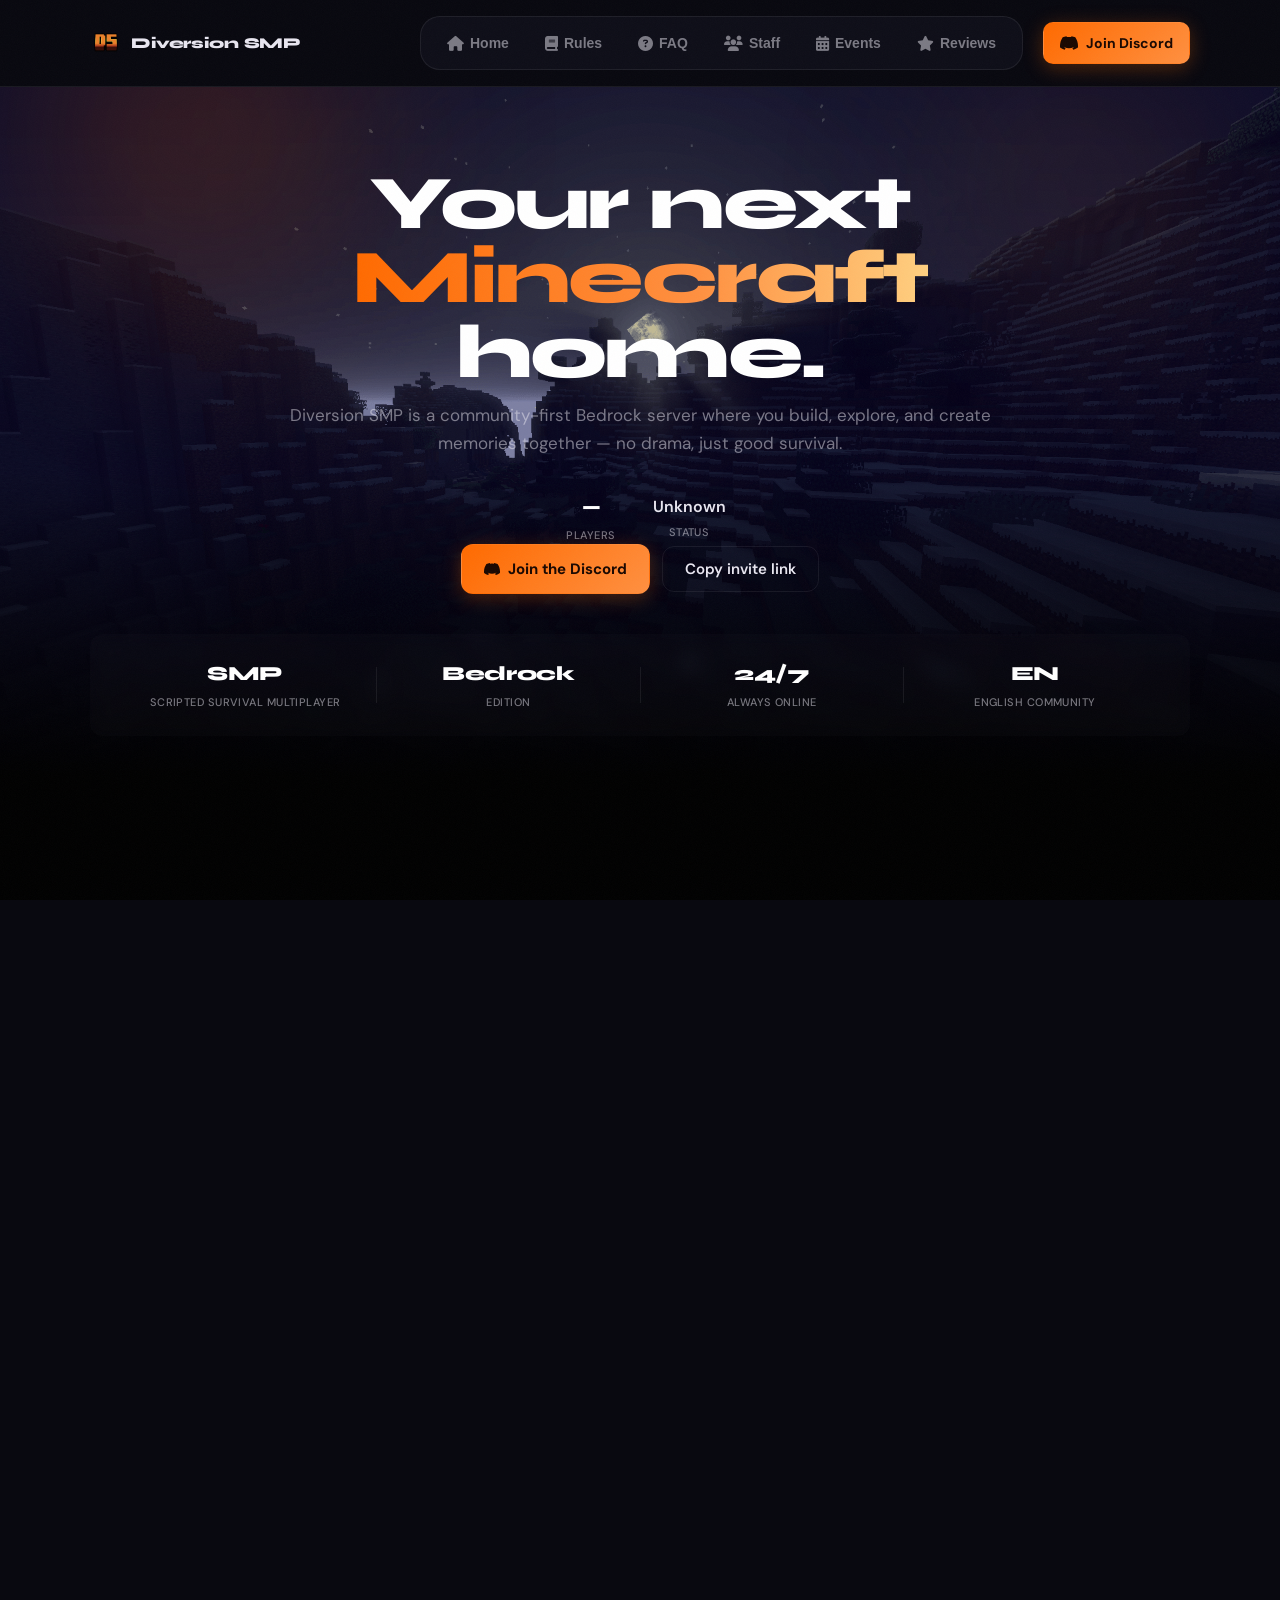
==== commit 477a5f90: "Team Update" ====
--- a/index.html
+++ b/index.html
@@ -372,7 +372,7 @@
           <div class="staff-grid">
             <div class="staff-card reveal">
               <div class="staff-avatar-wrap staff-maincharacter-ring">
-                <img class="staff-avatar" src="./assets/optimized/Skins/zyezeon_skins.png" alt="ZyeZeon" width="80" height="80" loading="lazy">
+                <img class="staff-avatar" src="./assets/skins/Skins/zyezeon_skins.png" alt="ZyeZeon" width="80" height="80" loading="lazy">
               </div>
               <div class="staff-info">
                 <span class="staff-badge badge-maincharacter">Main Character</span>
@@ -381,7 +381,7 @@
             </div>
             <div class="staff-card reveal">
               <div class="staff-avatar-wrap staff-maincharacter-ring">
-                <img class="staff-avatar" src="./assets/optimized/Skins/Itxpigs_skins.png" alt="Itxpigs" width="80" height="80" loading="lazy">
+                <img class="staff-avatar" src="./assets/skins/Skins/Itxpigs_skins.png" alt="Itxpigs" width="80" height="80" loading="lazy">
               </div>
               <div class="staff-info">
                 <span class="staff-badge badge-maincharacter">Main Character</span>
@@ -390,7 +390,7 @@
             </div>
             <div class="staff-card reveal">
               <div class="staff-avatar-wrap staff-maincharacter-ring">
-                <img class="staff-avatar" src="./assets/optimized/Skins/itzdukemc_skins.png" alt="DukeMC" width="80" height="80" loading="lazy">
+                <img class="staff-avatar" src="./assets/skins/Skins/itzdukemc_skins.png" alt="DukeMC" width="80" height="80" loading="lazy">
               </div>
               <div class="staff-info">
                 <span class="staff-badge badge-maincharacter">Main Character</span>
@@ -406,7 +406,7 @@
           <div class="staff-grid">
             <div class="staff-card reveal reveal-delay">
               <div class="staff-avatar-wrap staff-networkowner-ring">
-                <img class="staff-avatar" src="./assets/optimized/Skins/Santaopboi12_skins.png" alt="" width="80" height="80" loading="lazy">
+                <img class="staff-avatar" src="./assets/skins/Skins/Santaopboi12_skins.png" alt="" width="80" height="80" loading="lazy">
               </div>
               <div class="staff-info">
                 <span class="staff-badge badge-networkowner">Network Owner</span>
@@ -422,7 +422,7 @@
           <div class="staff-grid">
             <div class="staff-card reveal reveal-delay">
               <div class="staff-avatar-wrap staff-headadmin-ring">
-                <img class="staff-avatar" src="./assets/optimized/Skins/V1nx3228_skins.png" alt="VIPHRO" width="80" height="80" loading="lazy">
+                <img class="staff-avatar" src="./assets/skins/Skins/V1nx3228_skins.png" alt="VIPHRO" width="80" height="80" loading="lazy">
               </div>
               <div class="staff-info">
                 <span class="staff-badge badge-headadmin">Head Admin</span>
@@ -431,7 +431,7 @@
             </div>
             <div class="staff-card reveal reveal-delay">
               <div class="staff-avatar-wrap staff-headadmin-ring">
-                <img class="staff-avatar" src="./assets/optimized/Skins/Slick9368_skins.png" alt="Slick" width="80" height="80" loading="lazy">
+                <img class="staff-avatar" src="./assets/skins/Skins/Slick9368_skins.png" alt="Slick" width="80" height="80" loading="lazy">
               </div>
               <div class="staff-info">
                 <span class="staff-badge badge-headadmin">Head Admin</span>
@@ -447,7 +447,7 @@
           <div class="staff-grid">
             <div class="staff-card reveal reveal-delay">
               <div class="staff-avatar-wrap staff-admin-ring">
-                <img class="staff-avatar" src="./assets/optimized/Skins/Emank13_skins.png" alt="SCP | jayd" width="80" height="80" loading="lazy">
+                <img class="staff-avatar" src="./assets/skins/Skins/Emank13_skins.png" alt="SCP | jayd" width="80" height="80" loading="lazy">
               </div>
               <div class="staff-info">
                 <span class="staff-badge badge-admin">Admin</span>
@@ -456,7 +456,7 @@
             </div>
             <div class="staff-card reveal reveal-delay">
               <div class="staff-avatar-wrap staff-admin-ring">
-                <img class="staff-avatar" src="./assets/optimized/Skins/Goozy0501_skins.png" alt="Goozy" width="80" height="80" loading="lazy">
+                <img class="staff-avatar" src="./assets/skins/Skins/Goozy0501_skins.png" alt="Goozy" width="80" height="80" loading="lazy">
               </div>
               <div class="staff-info">
                 <span class="staff-badge badge-admin">Admin</span>
@@ -472,7 +472,7 @@
           <div class="staff-grid">
             <div class="staff-card reveal reveal-delay">
               <div class="staff-avatar-wrap staff-discordadmin-ring">
-                <img class="staff-avatar" src="./assets/optimized/Skins/VyxelYT_skins.png" alt="VyxelYT" width="80" height="80" loading="lazy">
+                <img class="staff-avatar" src="./assets/skins/Skins/VyxelYT_skins.png" alt="VyxelYT" width="80" height="80" loading="lazy">
               </div>
               <div class="staff-info">
                 <span class="staff-badge badge-discordadmin">Discord Admin</span>
@@ -481,7 +481,7 @@
             </div>
             <div class="staff-card reveal reveal-delay">
               <div class="staff-avatar-wrap staff-discordadmin-ring">
-                <img class="staff-avatar" src="./assets/optimized/Skins/cactusdizzy_skins.png" alt="Cactusdizzy" width="80" height="80" loading="lazy">
+                <img class="staff-avatar" src="./assets/skins/Skins/cactusdizzy_skins.png" alt="Cactusdizzy" width="80" height="80" loading="lazy">
               </div>
               <div class="staff-info">
                 <span class="staff-badge badge-discordadmin">Discord Admin</span>
@@ -490,7 +490,7 @@
             </div>
             <div class="staff-card reveal reveal-delay">
               <div class="staff-avatar-wrap staff-discordadmin-ring">
-                <img class="staff-avatar" src="./assets/optimized/Skins/Oryntyt_skins.png" alt="Orynt" width="80" height="80" loading="lazy">
+                <img class="staff-avatar" src="./assets/skins/Skins/Oryntyt_skins.png" alt="Orynt" width="80" height="80" loading="lazy">
               </div>
               <div class="staff-info">
                 <span class="staff-badge badge-discordadmin">Discord Admin</span>
@@ -499,7 +499,7 @@
             </div>
             <div class="staff-card reveal reveal-delay">
               <div class="staff-avatar-wrap staff-discordadmin-ring">
-                <img class="staff-avatar" src="./assets/optimized/Skins/Maskfellow01_skins.png" alt="Re:Miku" width="80" height="80" loading="lazy">
+                <img class="staff-avatar" src="./assets/skins/Skins/Maskfellow01_skins.png" alt="Re:Miku" width="80" height="80" loading="lazy">
               </div>
               <div class="staff-info">
                 <span class="staff-badge badge-discordadmin">Discord Admin</span>
@@ -508,7 +508,7 @@
             </div>
             <div class="staff-card reveal reveal-delay">
               <div class="staff-avatar-wrap staff-discordadmin-ring">
-                <img class="staff-avatar" src="./assets/optimized/Skins/iiifyglewiii_skins.png" alt="IIIFYGLEWIII" width="80" height="80" loading="lazy">
+                <img class="staff-avatar" src="./assets/skins/Skins/iiifyglewiii_skins.png" alt="IIIFYGLEWIII" width="80" height="80" loading="lazy">
               </div>
               <div class="staff-info">
                 <span class="staff-badge badge-discordadmin">Discord Admin</span>
@@ -517,7 +517,7 @@
             </div>
             <div class="staff-card reveal reveal-delay">
               <div class="staff-avatar-wrap staff-discordadmin-ring">
-                <img class="staff-avatar" src="./assets/optimized/Skins/notskullo_skins.png" alt="Notskullo" width="80" height="80" loading="lazy">
+                <img class="staff-avatar" src="./assets/skins/Skins/notskullo_skins.png" alt="Notskullo" width="80" height="80" loading="lazy">
               </div>
               <div class="staff-info">
                 <span class="staff-badge badge-discordadmin">Discord Admin</span>
@@ -526,7 +526,16 @@
             </div>
             <div class="staff-card reveal reveal-delay">
               <div class="staff-avatar-wrap staff-discordadmin-ring">
-                <img class="staff-avatar" src="./assets/optimized/Skins/Alexander6181_skins.png" alt="Alexander6181" width="80" height="80" loading="lazy">
+                <img class="staff-avatar" src="./assets/skins/Skins/nmiuu_skins.png" alt="Nmiuu" width="80" height="80" loading="lazy">
+              </div>
+              <div class="staff-info">
+                <span class="staff-badge badge-discordadmin">Discord Admin</span>
+                <h3 class="staff-name">Nmiuu</h3>
+              </div>
+            </div>
+            <div class="staff-card reveal reveal-delay">
+              <div class="staff-avatar-wrap staff-discordadmin-ring">
+                <img class="staff-avatar" src="./assets/skins/Skins/Alexander6181_skins.png" alt="Alexander6181" width="80" height="80" loading="lazy">
               </div>
               <div class="staff-info">
                 <span class="staff-badge badge-discordadmin">Discord Admin</span>
@@ -542,7 +551,7 @@
           <div class="staff-grid">
             <div class="staff-card reveal reveal-delay">
               <div class="staff-avatar-wrap staff-mcadmin-ring">
-                <img class="staff-avatar" src="./assets/optimized/Skins/PFTSSunnySideUp_skins.png" alt="Azula" width="80" height="80" loading="lazy">
+                <img class="staff-avatar" src="./assets/skins/Skins/PFTSSunnySideUp_skins.png" alt="Azula" width="80" height="80" loading="lazy">
               </div>
               <div class="staff-info">
                 <span class="staff-badge badge-mcadmin">MC Admin</span>
@@ -551,7 +560,7 @@
             </div>
             <div class="staff-card reveal reveal-delay">
               <div class="staff-avatar-wrap staff-mcadmin-ring">
-                <img class="staff-avatar" src="./assets/optimized/Skins/TT WuxMC_skins.png" alt="Wux" width="80" height="80" loading="lazy">
+                <img class="staff-avatar" src="./assets/skins/Skins/TT WuxMC_skins.png" alt="Wux" width="80" height="80" loading="lazy">
               </div>
               <div class="staff-info">
                 <span class="staff-badge badge-mcadmin">MC Admin</span>
@@ -567,7 +576,7 @@
           <div class="staff-grid">
             <div class="staff-card reveal reveal-delay">
               <div class="staff-avatar-wrap staff-manager-ring">
-                <img class="staff-avatar" src="./assets/optimized/Skins/Fxlsry on TT_skins.png" alt="Fxlsry" width="80" height="80" loading="lazy">
+                <img class="staff-avatar" src="./assets/skins/Skins/Fxlsry on TT_skins.png" alt="Fxlsry" width="80" height="80" loading="lazy">
               </div>
               <div class="staff-info">
                 <span class="staff-badge badge-manager">Manager</span>
@@ -583,7 +592,7 @@
           <div class="staff-grid">
             <div class="staff-card reveal reveal-delay">
               <div class="staff-avatar-wrap staff-developer-ring">
-                <img class="staff-avatar" src="./assets/optimized/Skins/IsThatTheo_skins.png" alt="Niftymoonz" width="80" height="80" loading="lazy">
+                <img class="staff-avatar" src="./assets/skins/Skins/IsThatTheo_skins.png" alt="Niftymoonz" width="80" height="80" loading="lazy">
               </div>
               <div class="staff-info">
                 <span class="staff-badge badge-developer">Developer</span>
@@ -592,7 +601,7 @@
             </div>
             <div class="staff-card reveal reveal-delay">
               <div class="staff-avatar-wrap staff-developer-ring">
-                <img class="staff-avatar" src="./assets/optimized/Skins/jackblacklike_skins.png" alt="ALMIX" width="80" height="80" loading="lazy">
+                <img class="staff-avatar" src="./assets/skins/Skins/jackblacklike_skins.png" alt="ALMIX" width="80" height="80" loading="lazy">
               </div>
               <div class="staff-info">
                 <span class="staff-badge badge-developer">Developer</span>
@@ -608,7 +617,7 @@
           <div class="staff-grid">
             <div class="staff-card reveal reveal-delay">
               <div class="staff-avatar-wrap staff-moderator-ring">
-                <img class="staff-avatar" src="./assets/optimized/Skins/alokgamperpero_skins.png" alt="Shadow032871" width="80" height="80" loading="lazy">
+                <img class="staff-avatar" src="./assets/skins/Skins/alokgamperpero_skins.png" alt="Shadow032871" width="80" height="80" loading="lazy">
               </div>
               <div class="staff-info">
                 <span class="staff-badge badge-moderator">Moderator</span>
@@ -617,7 +626,7 @@
             </div>
             <div class="staff-card reveal reveal-delay">
               <div class="staff-avatar-wrap staff-moderator-ring">
-                <img class="staff-avatar" src="./assets/optimized/Skins/DJRose6344_skins.png" alt="TheRat" width="80" height="80" loading="lazy">
+                <img class="staff-avatar" src="./assets/skins/Skins/DJRose6344_skins.png" alt="TheRat" width="80" height="80" loading="lazy">
               </div>
               <div class="staff-info">
                 <span class="staff-badge badge-moderator">Moderator</span>
@@ -626,7 +635,7 @@
             </div>
             <div class="staff-card reveal reveal-delay">
               <div class="staff-avatar-wrap staff-moderator-ring">
-                <img class="staff-avatar" src="./assets/optimized/Skins/Lamb_skins.png" alt="Lamb" width="80" height="80" loading="lazy">
+                <img class="staff-avatar" src="./assets/skins/Skins/Lamb_skins.png" alt="Lamb" width="80" height="80" loading="lazy">
               </div>
               <div class="staff-info">
                 <span class="staff-badge badge-moderator">Moderator</span>
@@ -642,7 +651,7 @@
           <div class="staff-grid">
             <div class="staff-card reveal reveal-delay">
               <div class="staff-avatar-wrap staff-partnermanager-ring">
-                <img class="staff-avatar" src="./assets/optimized/Skins/MasterVeil7084_skins.png" alt="S_mark55" width="80" height="80" loading="lazy">
+                <img class="staff-avatar" src="./assets/skins/Skins/MasterVeil7084_skins.png" alt="S_mark55" width="80" height="80" loading="lazy">
               </div>
               <div class="staff-info">
                 <span class="staff-badge badge-partnermanager">Partner Manager</span>
@@ -651,7 +660,7 @@
             </div>
             <div class="staff-card reveal reveal-delay">
               <div class="staff-avatar-wrap staff-partnermanager-ring">
-                <img class="staff-avatar" src="./assets/optimized/Skins/TTVpeanutsky_skins.png" alt="Peanutskywalker" width="80" height="80" loading="lazy">
+                <img class="staff-avatar" src="./assets/skins/Skins/TTVpeanutsky_skins.png" alt="Peanutskywalker" width="80" height="80" loading="lazy">
               </div>
               <div class="staff-info">
                 <span class="staff-badge badge-partnermanager">Partner Manager</span>
@@ -667,7 +676,7 @@
           <div class="staff-grid">
             <div class="staff-card reveal reveal-delay">
               <div class="staff-avatar-wrap staff-eventmanager-ring">
-                <img class="staff-avatar" src="./assets/optimized/Skins/imperialknight_skins.png" alt="Amircansen4" width="80" height="80" loading="lazy">
+                <img class="staff-avatar" src="./assets/skins/Skins/imperialknight_skins.png" alt="Amircansen4" width="80" height="80" loading="lazy">
               </div>
               <div class="staff-info">
                 <span class="staff-badge badge-eventmanager">Event Manager</span>
@@ -676,7 +685,7 @@
             </div>
             <div class="staff-card reveal reveal-delay">
               <div class="staff-avatar-wrap staff-eventmanager-ring">
-                <img class="staff-avatar" src="./assets/optimized/Skins/DancyPoet110424_skins.png" alt="Dancy" width="80" height="80" loading="lazy">
+                <img class="staff-avatar" src="./assets/skins/Skins/DancyPoet110424_skins.png" alt="Dancy" width="80" height="80" loading="lazy">
               </div>
               <div class="staff-info">
                 <span class="staff-badge badge-eventmanager">Event Manager</span>
